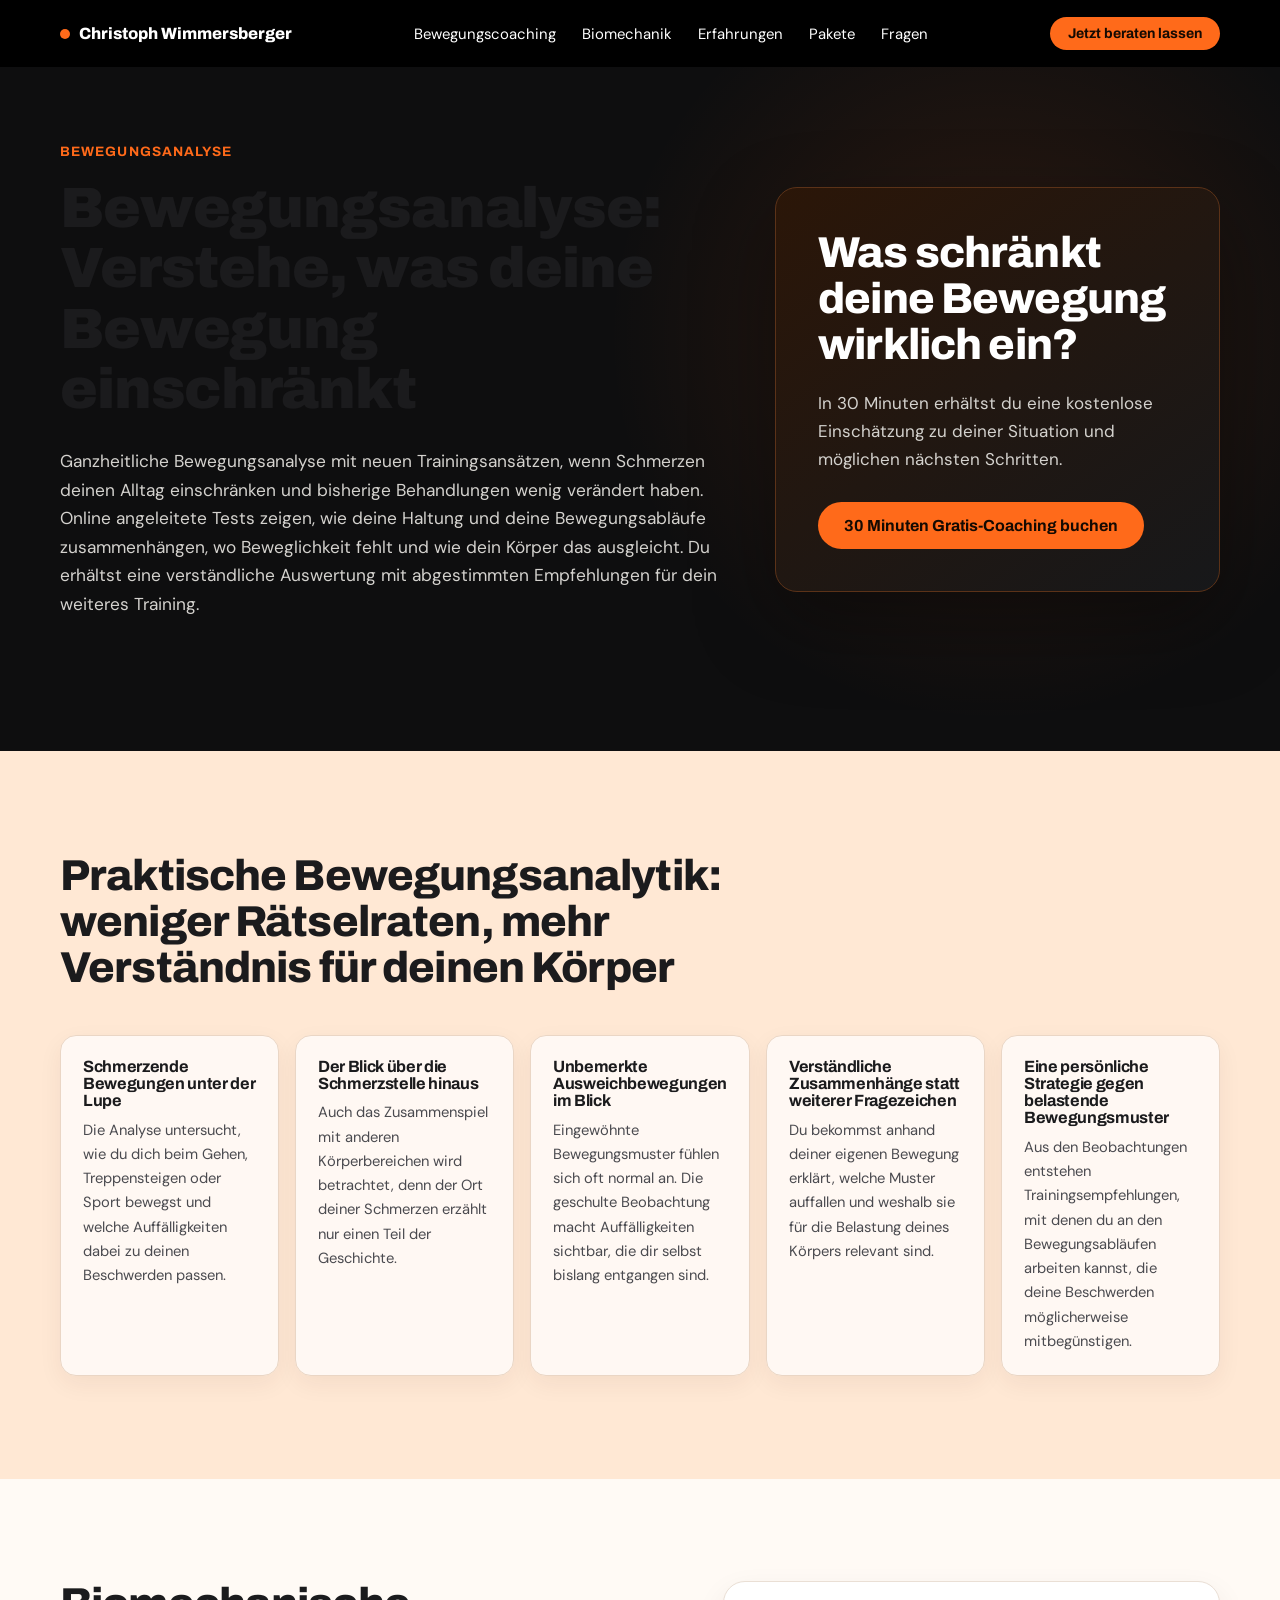
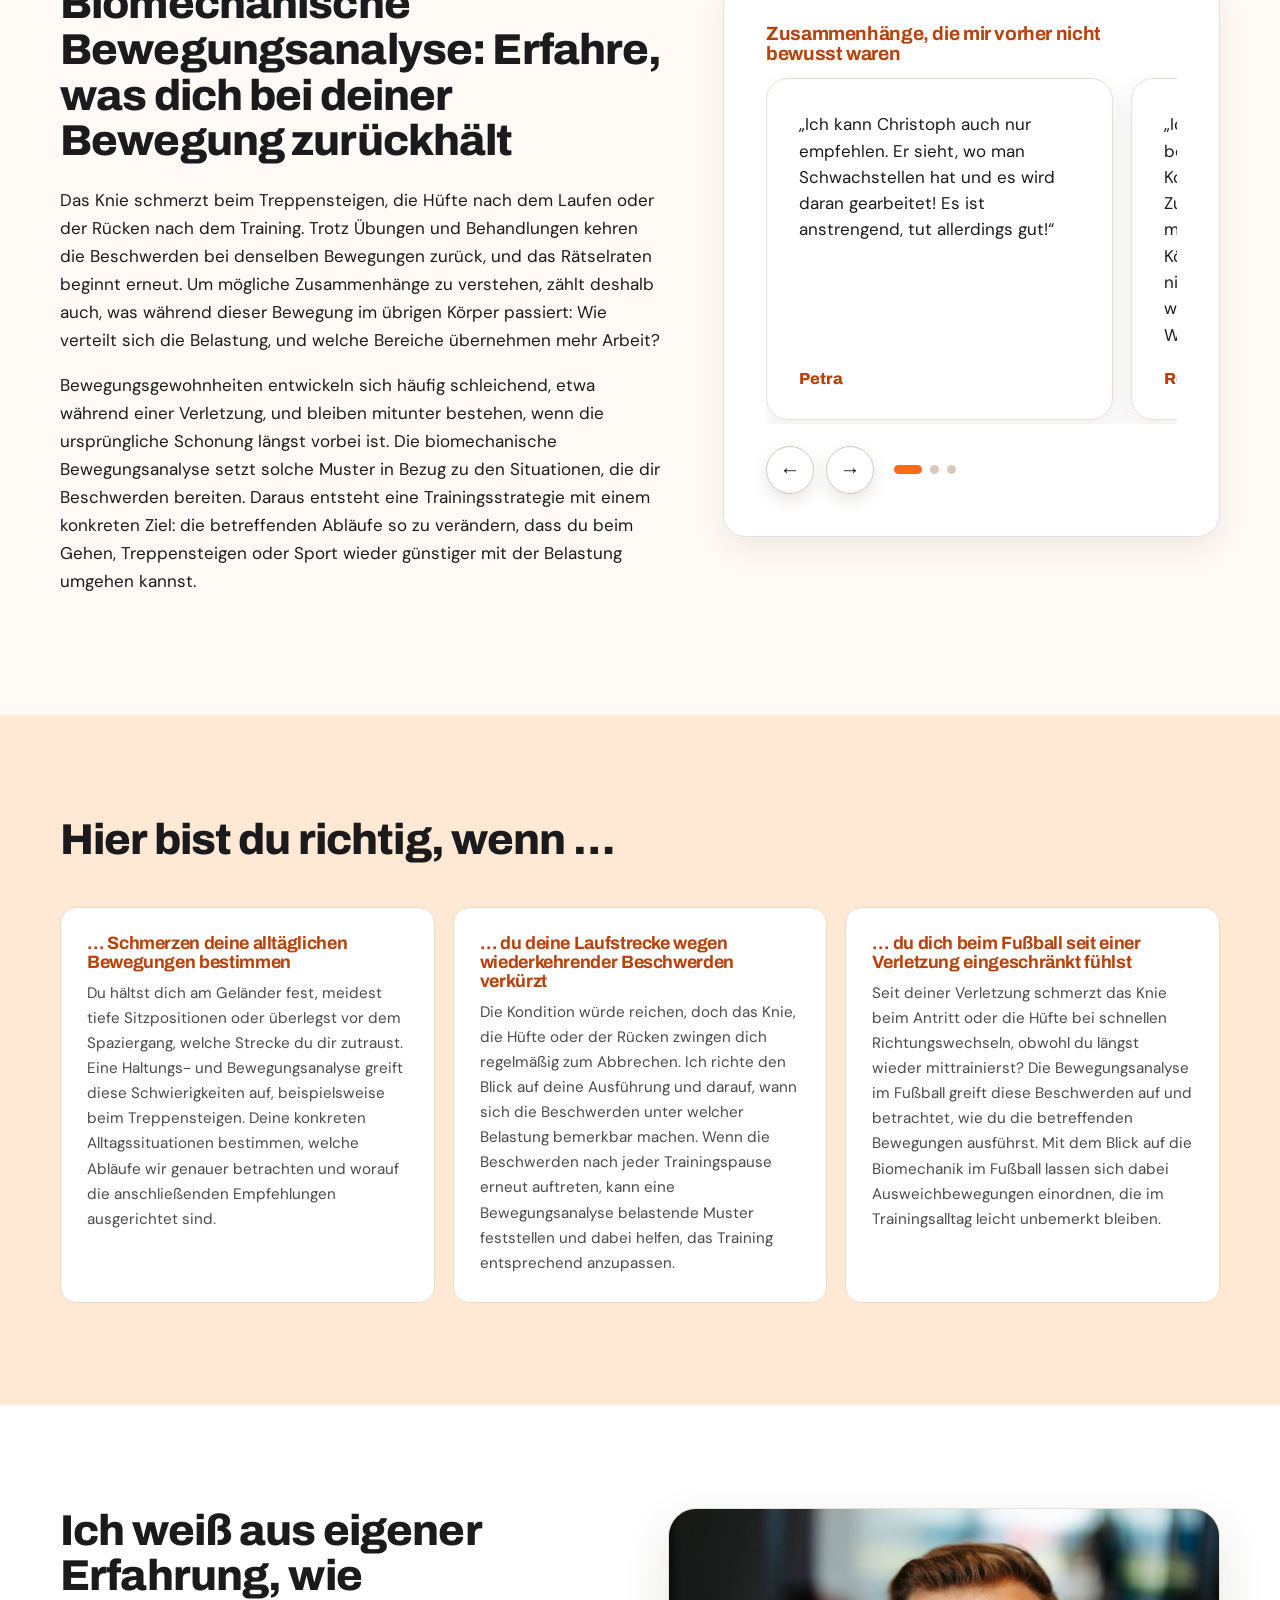
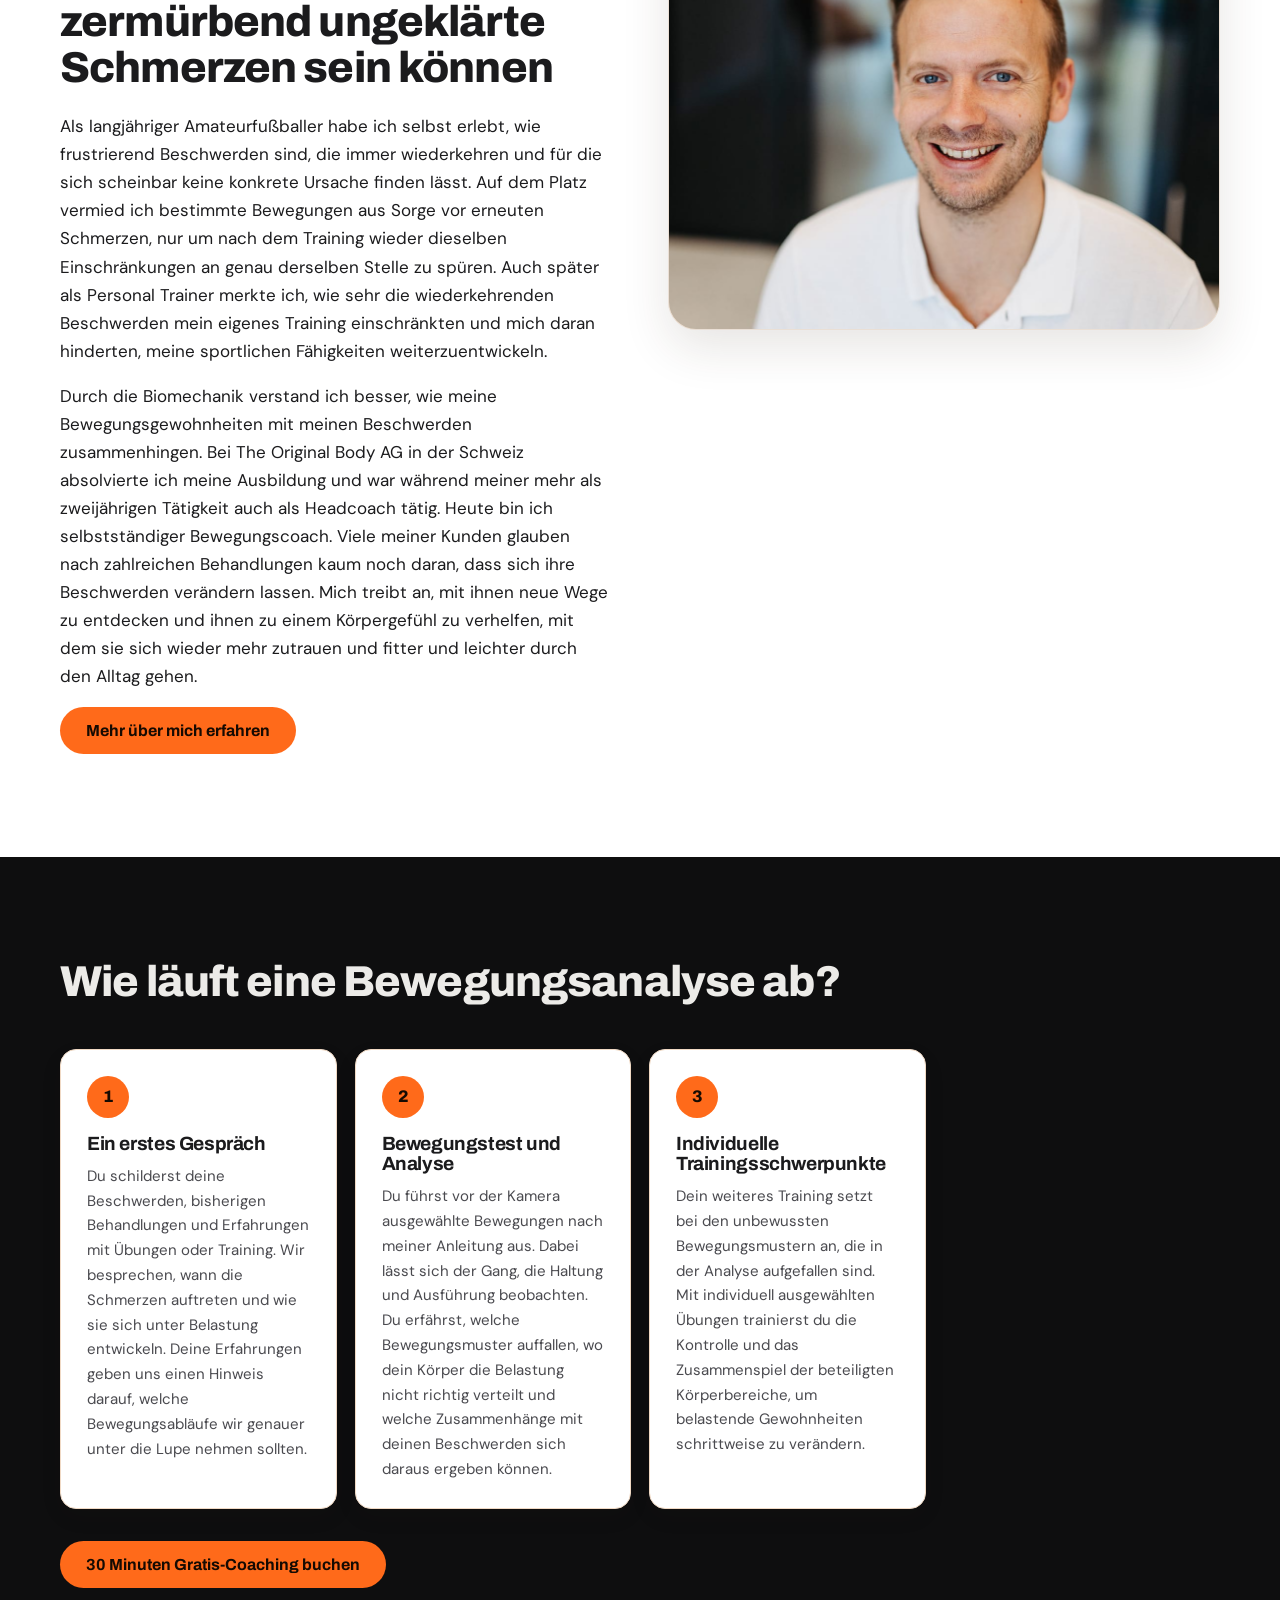
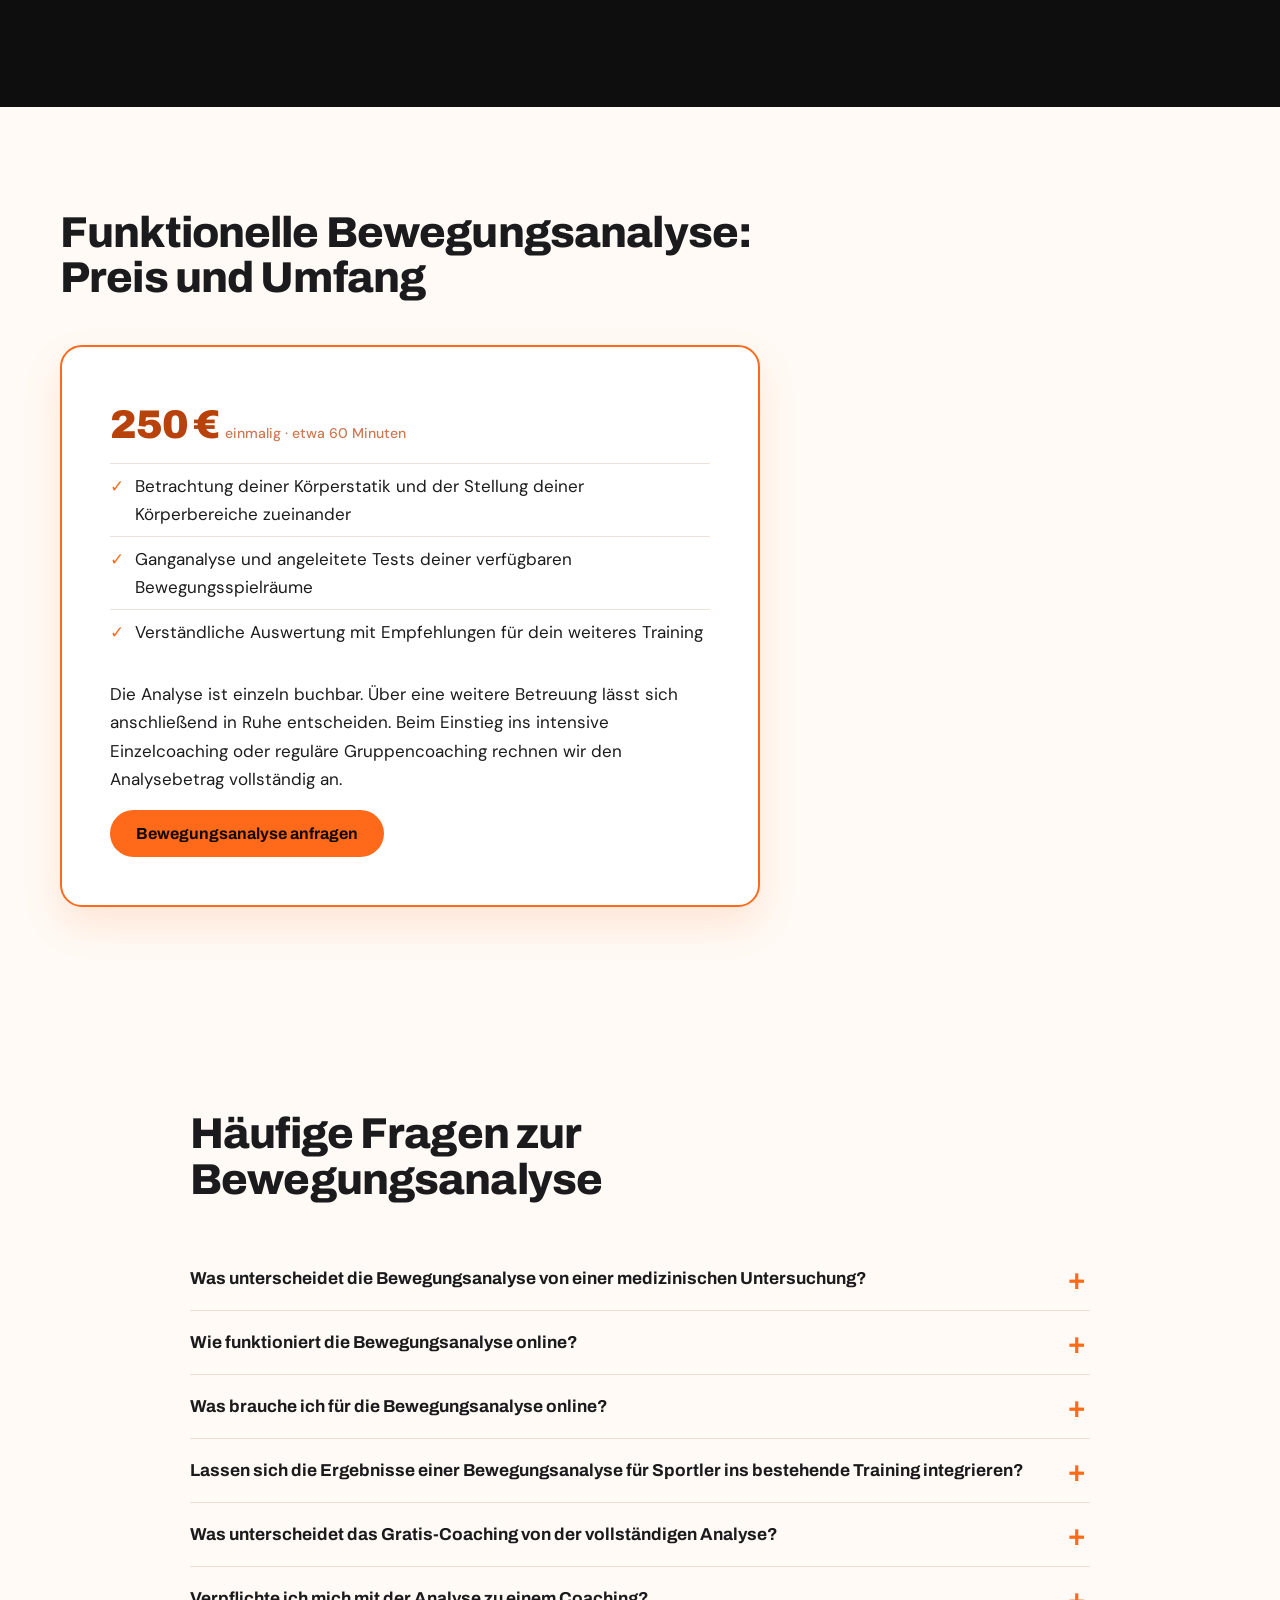
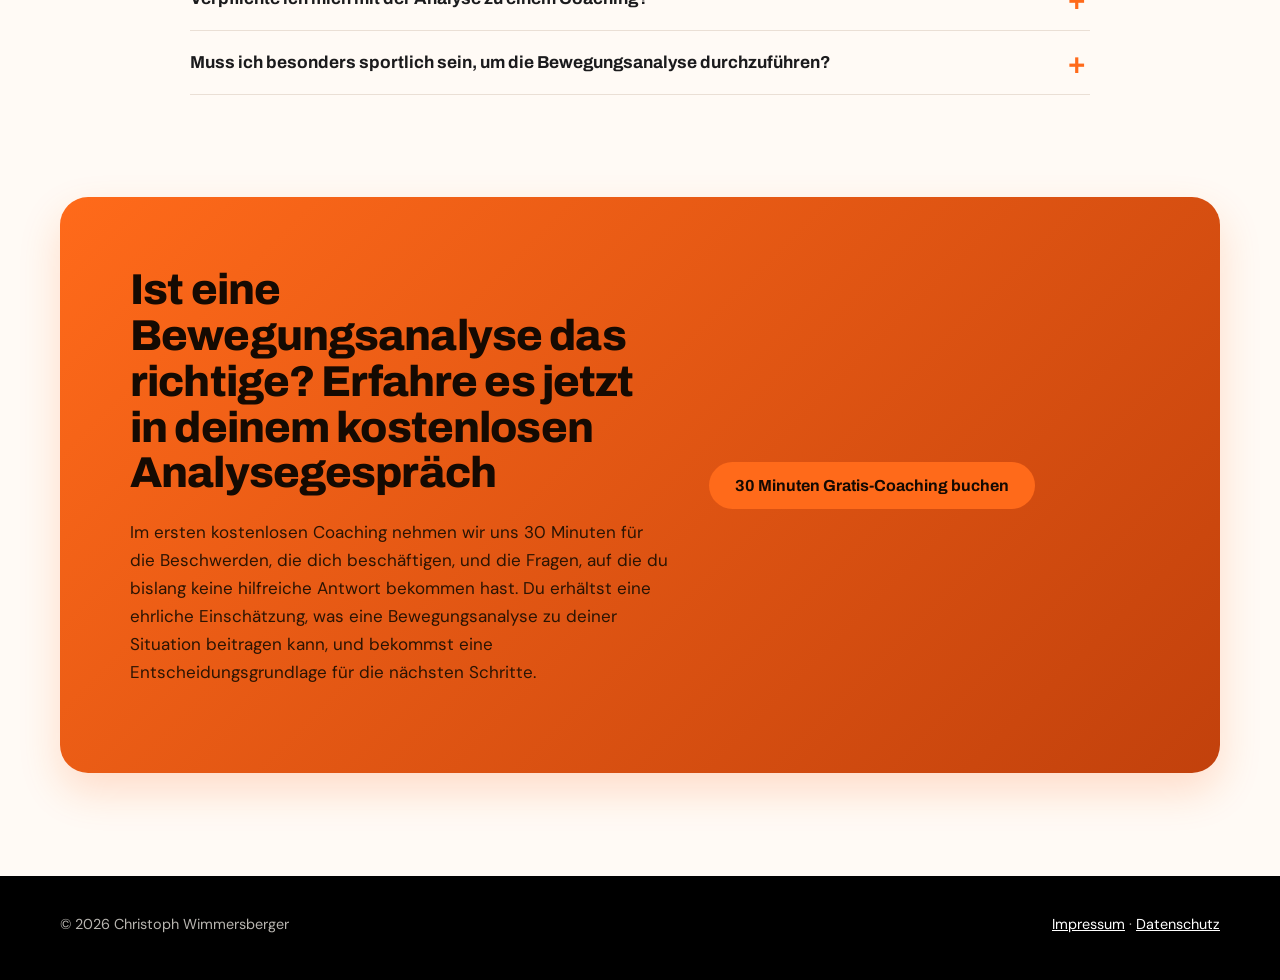
==== docs/bewegungsanalyse/index.html @ 323f084b "Create Bewegungsanalyse preview page" ====
<!DOCTYPE html>
<html lang="de">
<head>
<meta charset="utf-8">
<meta name="viewport" content="width=device-width, initial-scale=1, viewport-fit=cover">
<title>Bewegungsanalyse bei Beschwerden | Christoph Wimmersberger</title>
<meta name="description" content="Biomechanische Bewegungsanalyse: Verstehe deine Einschränkungen und erfahre, was du verändern kannst. Online begleitet. Jetzt 30 Minuten Gratis-Coaching buchen.">
<link rel="stylesheet" href="../assets/css/fonts.css">
<link rel="stylesheet" href="../assets/css/preview.css">
<link rel="stylesheet" href="../assets/css/bewegungsanalyse.css">
</head>
<body class="analysis-page">
<header><div class="wrap nav"><a class="logo" href="../index.html#top"><i></i>Christoph Wimmersberger</a>
<button class="menu-toggle" type="button" aria-label="Menü öffnen" aria-expanded="false" aria-controls="mobile-menu"><span></span><span></span><span></span></button>
<nav id="mobile-menu" aria-label="Hauptnavigation"><ul><li><a href="../index.html#coaching">Bewegungscoaching</a></li><li><a href="../index.html#biomechanik">Biomechanik</a></li><li><a href="../index.html#erfahrungen">Erfahrungen</a></li><li><a href="../index.html#pakete">Pakete</a></li><li><a href="#faq">Fragen</a></li></ul><a class="btn menu-cta" href="../index.html#kontakt">Jetzt beraten lassen</a></nav>
<a class="btn desktop-cta" href="../index.html#kontakt">Jetzt beraten lassen</a></div><div id="pg"></div></header>
<main id="top">
<section class="hero"><div class="wrap"><div><p class="eyebrow">Bewegungsanalyse</p><h1>Bewegungsanalyse: Verstehe, was deine Bewegung einschränkt</h1><p class="lead">Ganzheitliche Bewegungsanalyse mit neuen Trainingsansätzen, wenn Schmerzen deinen Alltag einschränken und bisherige Behandlungen wenig verändert haben. Online angeleitete Tests zeigen, wie deine Haltung und deine Bewegungsabläufe zusammenhängen, wo Beweglichkeit fehlt und wie dein Körper das ausgleicht. Du erhältst eine verständliche Auswertung mit abgestimmten Empfehlungen für dein weiteres Training.</p></div><div class="hero-card"><h2>Was schränkt deine Bewegung wirklich ein?</h2><p>In 30 Minuten erhältst du eine kostenlose Einschätzung zu deiner Situation und möglichen nächsten Schritten.</p><a class="btn" href="../index.html#kontakt">30 Minuten Gratis-Coaching buchen</a></div></div></section>
<section class="benefits"><div class="wrap"><div class="head rv"><h2>Praktische Bewegungsanalytik: weniger Rätselraten, mehr Verständnis für deinen Körper</h2></div><div class="benefit-grid">
<article class="benefit rv"><h3>Schmerzende Bewegungen unter der Lupe</h3><p>Die Analyse untersucht, wie du dich beim Gehen, Treppensteigen oder Sport bewegst und welche Auffälligkeiten dabei zu deinen Beschwerden passen.</p></article>
<article class="benefit rv"><h3>Der Blick über die Schmerzstelle hinaus</h3><p>Auch das Zusammenspiel mit anderen Körperbereichen wird betrachtet, denn der Ort deiner Schmerzen erzählt nur einen Teil der Geschichte.</p></article>
<article class="benefit rv"><h3>Unbemerkte Ausweichbewegungen im Blick</h3><p>Eingewöhnte Bewegungsmuster fühlen sich oft normal an. Die geschulte Beobachtung macht Auffälligkeiten sichtbar, die dir selbst bislang entgangen sind.</p></article>
<article class="benefit rv"><h3>Verständliche Zusammenhänge statt weiterer Fragezeichen</h3><p>Du bekommst anhand deiner eigenen Bewegung erklärt, welche Muster auffallen und weshalb sie für die Belastung deines Körpers relevant sind.</p></article>
<article class="benefit rv"><h3>Eine persönliche Strategie gegen belastende Bewegungsmuster</h3><p>Aus den Beobachtungen entstehen Trainingsempfehlungen, mit denen du an den Bewegungsabläufen arbeiten kannst, die deine Beschwerden möglicherweise mitbegünstigen.</p></article>
</div></div></section>
<section><div class="wrap"><div class="analysis-copy"><div><h2>Biomechanische Bewegungsanalyse: Erfahre, was dich bei deiner Bewegung zurückhält</h2><p>Das Knie schmerzt beim Treppensteigen, die Hüfte nach dem Laufen oder der Rücken nach dem Training. Trotz Übungen und Behandlungen kehren die Beschwerden bei denselben Bewegungen zurück, und das Rätselraten beginnt erneut. Um mögliche Zusammenhänge zu verstehen, zählt deshalb auch, was während dieser Bewegung im übrigen Körper passiert: Wie verteilt sich die Belastung, und welche Bereiche übernehmen mehr Arbeit?</p><p>Bewegungsgewohnheiten entwickeln sich häufig schleichend, etwa während einer Verletzung, und bleiben mitunter bestehen, wenn die ursprüngliche Schonung längst vorbei ist. Die biomechanische Bewegungsanalyse setzt solche Muster in Bezug zu den Situationen, die dir Beschwerden bereiten. Daraus entsteht eine Trainingsstrategie mit einem konkreten Ziel: die betreffenden Abläufe so zu verändern, dass du beim Gehen, Treppensteigen oder Sport wieder günstiger mit der Belastung umgehen kannst.</p></div><aside class="analysis-note"><h3>Zusammenhänge, die mir vorher nicht bewusst waren</h3><div class="slider"><div class="track" id="tr"><blockquote><p>„Ich kann Christoph auch nur empfehlen. Er sieht, wo man Schwachstellen hat und es wird daran gearbeitet! Es ist anstrengend, tut allerdings gut!“</p><footer>Petra</footer></blockquote><blockquote><p>„Ich habe eine neue Sicht auf bestimmte Strukturen, Kompensationen und Zusammenhänge gewonnen, die mir trotz meiner guten Körperwahrnehmung vorher so nicht bewusst waren. Ich trainiere weniger, jedoch gezielt auf das Wichtige für meine Struktur.“</p><footer>Regula</footer></blockquote><blockquote><p>„Er hat genau meine Problemstellungen erkannt, mir ganz gezielt Übungen dazu vorgeschlagen und sie präzise angeleitet und kontrolliert. Ich fühle mich bei ihm sehr gut aufgehoben.“</p><footer>Dagmar</footer></blockquote></div><div class="ctl"><button class="ar" id="pv" aria-label="Zurück">←</button><button class="ar" id="nx" aria-label="Weiter">→</button><div class="dots" id="dt"></div></div></div></aside></div></div></section>
<section class="fit-section"><div class="wrap"><div class="head rv"><h2>Hier bist du richtig, wenn …</h2></div><div class="fit-grid">
<article class="fit-card rv"><h3>… Schmerzen deine alltäglichen Bewegungen bestimmen</h3><p>Du hältst dich am Geländer fest, meidest tiefe Sitzpositionen oder überlegst vor dem Spaziergang, welche Strecke du dir zutraust. Eine Haltungs- und Bewegungsanalyse greift diese Schwierigkeiten auf, beispielsweise beim Treppensteigen. Deine konkreten Alltagssituationen bestimmen, welche Abläufe wir genauer betrachten und worauf die anschließenden Empfehlungen ausgerichtet sind.</p></article>
<article class="fit-card rv"><h3>… du deine Laufstrecke wegen wiederkehrender Beschwerden verkürzt</h3><p>Die Kondition würde reichen, doch das Knie, die Hüfte oder der Rücken zwingen dich regelmäßig zum Abbrechen. Ich richte den Blick auf deine Ausführung und darauf, wann sich die Beschwerden unter welcher Belastung bemerkbar machen. Wenn die Beschwerden nach jeder Trainingspause erneut auftreten, kann eine Bewegungsanalyse belastende Muster feststellen und dabei helfen, das Training entsprechend anzupassen.</p></article>
<article class="fit-card rv"><h3>… du dich beim Fußball seit einer Verletzung eingeschränkt fühlst</h3><p>Seit deiner Verletzung schmerzt das Knie beim Antritt oder die Hüfte bei schnellen Richtungswechseln, obwohl du längst wieder mittrainierst? Die Bewegungsanalyse im Fußball greift diese Beschwerden auf und betrachtet, wie du die betreffenden Bewegungen ausführst. Mit dem Blick auf die Biomechanik im Fußball lassen sich dabei Ausweichbewegungen einordnen, die im Trainingsalltag leicht unbemerkt bleiben.</p></article>
</div></div></section>
<section class="about-analysis"><div class="wrap two"><div><h2>Ich weiß aus eigener Erfahrung, wie zermürbend ungeklärte Schmerzen sein können</h2><p>Als langjähriger Amateurfußballer habe ich selbst erlebt, wie frustrierend Beschwerden sind, die immer wiederkehren und für die sich scheinbar keine konkrete Ursache finden lässt. Auf dem Platz vermied ich bestimmte Bewegungen aus Sorge vor erneuten Schmerzen, nur um nach dem Training wieder dieselben Einschränkungen an genau derselben Stelle zu spüren. Auch später als Personal Trainer merkte ich, wie sehr die wiederkehrenden Beschwerden mein eigenes Training einschränkten und mich daran hinderten, meine sportlichen Fähigkeiten weiterzuentwickeln.</p><p>Durch die Biomechanik verstand ich besser, wie meine Bewegungsgewohnheiten mit meinen Beschwerden zusammenhingen. Bei The Original Body AG in der Schweiz absolvierte ich meine Ausbildung und war während meiner mehr als zweijährigen Tätigkeit auch als Headcoach tätig. Heute bin ich selbstständiger Bewegungscoach. Viele meiner Kunden glauben nach zahlreichen Behandlungen kaum noch daran, dass sich ihre Beschwerden verändern lassen. Mich treibt an, mit ihnen neue Wege zu entdecken und ihnen zu einem Körpergefühl zu verhelfen, mit dem sie sich wieder mehr zutrauen und fitter und leichter durch den Alltag gehen.</p><a class="btn" href="../index.html#ueber-mich">Mehr über mich erfahren</a></div><div class="portrait-frame"><img src="../assets/img/christoph-wimmersberger-bewegungscoach-ueber-mich-1.jpeg" alt="Christoph Wimmersberger" width="800" height="1000"></div></div></section>
<section class="process"><div class="wrap"><div class="head rv"><h2>Wie läuft eine Bewegungsanalyse ab?</h2></div><div class="steps light"><div class="st rv"><b>1</b><h3>Ein erstes Gespräch</h3><p>Du schilderst deine Beschwerden, bisherigen Behandlungen und Erfahrungen mit Übungen oder Training. Wir besprechen, wann die Schmerzen auftreten und wie sie sich unter Belastung entwickeln. Deine Erfahrungen geben uns einen Hinweis darauf, welche Bewegungsabläufe wir genauer unter die Lupe nehmen sollten.</p></div><div class="st rv"><b>2</b><h3>Bewegungstest und Analyse</h3><p>Du führst vor der Kamera ausgewählte Bewegungen nach meiner Anleitung aus. Dabei lässt sich der Gang, die Haltung und Ausführung beobachten. Du erfährst, welche Bewegungsmuster auffallen, wo dein Körper die Belastung nicht richtig verteilt und welche Zusammenhänge mit deinen Beschwerden sich daraus ergeben können.</p></div><div class="st rv"><b>3</b><h3>Individuelle Trainingsschwerpunkte</h3><p>Dein weiteres Training setzt bei den unbewussten Bewegungsmustern an, die in der Analyse aufgefallen sind. Mit individuell ausgewählten Übungen trainierst du die Kontrolle und das Zusammenspiel der beteiligten Körperbereiche, um belastende Gewohnheiten schrittweise zu verändern.</p></div></div><p class="booking-link"><a class="btn" href="../index.html#kontakt">30 Minuten Gratis-Coaching buchen</a></p></div></section>
<section class="price-section"><div class="wrap"><div class="head rv"><h2>Funktionelle Bewegungsanalyse: Preis und Umfang</h2></div><article class="analysis-price rv"><div class="amt">250 € <small>einmalig · etwa 60 Minuten</small></div><ul><li>Betrachtung deiner Körperstatik und der Stellung deiner Körperbereiche zueinander</li><li>Ganganalyse und angeleitete Tests deiner verfügbaren Bewegungsspielräume</li><li>Verständliche Auswertung mit Empfehlungen für dein weiteres Training</li></ul><p>Die Analyse ist einzeln buchbar. Über eine weitere Betreuung lässt sich anschließend in Ruhe entscheiden. Beim Einstieg ins intensive Einzelcoaching oder reguläre Gruppencoaching rechnen wir den Analysebetrag vollständig an.</p><a class="btn" href="../index.html#kontakt">Bewegungsanalyse anfragen</a></article></div></section>
<section id="faq" class="analysis-faq"><div class="wrap faq-wrap"><div class="head rv"><h2>Häufige Fragen zur Bewegungsanalyse</h2></div><details><summary>Was unterscheidet die Bewegungsanalyse von einer medizinischen Untersuchung?</summary><p>Während eine medizinische Untersuchung mögliche Erkrankungen und Verletzungen abklärt, zeigen Bewegungsanalysen im Sport und Alltag, wie du deine verfügbaren Bewegungsspielräume nutzt und Belastungen ausgleichst. Ein ärztlicher Befund liefert dafür hilfreiche Informationen, während die Beobachtung deiner Bewegung zusätzliche Ansatzpunkte für dein Training geben kann. Die medizinische Abklärung wird dadurch nicht ersetzt.</p></details><details><summary>Wie funktioniert die Bewegungsanalyse online?</summary><p>Ich zeige dir jeden Test und beobachte deine Ausführung über die Kamera, deren Position wir bei Bedarf verändern, damit die beteiligten Körperbereiche sichtbar sind. Durch Rückfragen, Hinweise und Wiederholungen kann ich Bewegungen genauer betrachten; eine Untersuchung durch Abtasten gehört dagegen nicht zur Onlineanalyse.</p></details><details><summary>Was brauche ich für die Bewegungsanalyse online?</summary><p>Für die angeleitete Bewegungsanalyse benötigst du lediglich eine stabile Internetverbindung, eine Kamera und etwas Platz für ausreichend Bewegungsraum. Manchmal ist es notwendig, deinen Gang oder sportliche Aktionen aus unterschiedlichen Perspektiven zu sehen. Ein tragbares Gerät wie ein Laptop oder Tablet ist daher von Vorteil.</p></details><details><summary>Lassen sich die Ergebnisse einer Bewegungsanalyse für Sportler ins bestehende Training integrieren?</summary><p>Bei der Bewegungsanalyse im Sport geht es darum, Erkenntnisse zu deinem Bewegungsablauf zu gewinnen, die sich individuell als Übungen in deinen Alltag einbauen lassen. Dazu zählen auch bestehende Trainingspläne und sportliche Betätigungen. Dein Trainingsplan muss dafür nicht neu geschrieben werden. Du bekommst ergänzende Übungen, mit denen du belastende Bewegungsgewohnheiten veränderst und die neue Ausführung nach und nach in dein gewohntes Training überträgst.</p></details><details><summary>Was unterscheidet das Gratis-Coaching von der vollständigen Analyse?</summary><p>Die kostenlosen 30 Minuten dienen dem Kennenlernen und einer allgemeinen Beratung. Wir sprechen über deine Beschwerden und bisherigen Erfahrungen und schauen, wie eine Zusammenarbeit passen könnte. Dabei klären wir, ob eine Bewegungsanalyse sinnvoll und notwendig ist oder bereits ein konkretes Programm infrage kommt. Die vollständige Analyse umfasst Bewegungstests, die Betrachtung deiner Körperstatik und deines Gangs sowie die Auswertung.</p></details><details><summary>Verpflichte ich mich mit der Analyse zu einem Coaching?</summary><p>Die Analyse ist einzeln buchbar und verpflichtet keineswegs zu einer weiteren Betreuung. Es ist vollkommen dir überlassen, ob du die Empfehlungen selbst umsetzen möchtest oder dabei meine Unterstützung suchst. Falls du dich nach der Bewegungsanalyse unverbindlich über eine Weiterbetreuung informieren möchtest, kannst du dich einfach für eine Beratung bei mir melden, welches Programm am sinnvollsten wäre.</p></details><details><summary>Muss ich besonders sportlich sein, um die Bewegungsanalyse durchzuführen?</summary><p>Die Bewegungen und Übungen richten sich immer nach deinem aktuellen Fitnessstand und deinen Einschränkungen. Die Beschwerden und Ausgangslagen können sich stark unterscheiden. Bei manchen schmerzt das Knie bereits beim Gehen, bei anderen erst während eines intensiven Leistungstraining. Solche Punkte werden in den Empfehlungen und Analysen berücksichtigt, um praktisch umsetzbare Übungen an die Hand zu bekommen.</p></details></div></section>
<section id="kontakt" class="contact-section analysis-cta"><div class="wrap"><div class="cta"><div><h2>Ist eine Bewegungsanalyse das richtige? Erfahre es jetzt in deinem kostenlosen Analysegespräch</h2><p>Im ersten kostenlosen Coaching nehmen wir uns 30 Minuten für die Beschwerden, die dich beschäftigen, und die Fragen, auf die du bislang keine hilfreiche Antwort bekommen hast. Du erhältst eine ehrliche Einschätzung, was eine Bewegungsanalyse zu deiner Situation beitragen kann, und bekommst eine Entscheidungsgrundlage für die nächsten Schritte.</p></div><div><a class="btn" href="../index.html#kontakt">30 Minuten Gratis-Coaching buchen</a></div></div></div></section>
</main>
<footer class="s"><div class="wrap"><span>© 2026 Christoph Wimmersberger</span><span><a href="../index.html#kontakt">Impressum</a> · <a href="../index.html#kontakt">Datenschutz</a></span></div></footer>
<div class="fab"><a class="btn" href="../index.html#kontakt">Gratis-Coaching</a></div>
<script src="../assets/js/preview.js"></script>
</body>
</html>
---- docs/assets/css/fonts.css ----
/* Cópia pública dos mesmos arquivos de fonte usados pelo tema WordPress. */
@font-face {
  font-family: Archivo;
  src: url('../fonts/archivo-latin.woff2') format('woff2');
  font-weight: 400 900;
  font-style: normal;
  font-display: swap;
}

@font-face {
  font-family: 'DM Sans';
  src: url('../fonts/dm-sans-latin.woff2') format('woff2');
  font-weight: 400 700;
  font-style: normal;
  font-display: swap;
}
---- docs/assets/css/preview.css ----
:root{--ink:#0e0e0f;--coal:#17181a;--steel:#2a2b2e;--line:#38393d;--ash:#9a9ca1;--ember:#ff6a1a;--amber:#ffa24a;--paper:#fffaf5;--peach:#ffe8d4;--rust:#b8420a;--txt:#1b1b1d;--r:16px;box-sizing:border-box;padding-top:env(safe-area-inset-top,0px);padding-bottom:env(safe-area-inset-bottom,0px);color-scheme:dark}
*,*::before,*::after{box-sizing:inherit}html{scroll-behavior:smooth;scroll-padding-top:80px}
body{margin:0;background:var(--ink);color:#ecebe8;font:400 17px/1.65 "DM Sans",system-ui,sans-serif;-webkit-font-smoothing:antialiased}
h1,h2,h3{font-family:Archivo,"Arial Narrow",sans-serif;line-height:1.06;margin:0 0 .5em;letter-spacing:-.02em}
h1{font-size:clamp(2.3rem,5.6vw,4.3rem);font-weight:900}h2{font-size:clamp(1.7rem,3.8vw,2.7rem);font-weight:800}h3{font-size:1.2rem;font-weight:700}
p{margin:0 0 1em;max-width:64ch}a{color:inherit}.wrap{width:min(1160px,100% - 40px);margin-inline:auto}
section{padding:clamp(60px,8vw,110px) 0}.light{background:var(--paper);color:var(--txt)}.peach{background:var(--peach);color:var(--txt)}
.light .m,.peach .m{color:#5b5b60}.m{color:var(--ash)}
:focus-visible{outline:3px solid var(--amber);outline-offset:3px}
.btn{display:inline-flex;align-items:center;justify-content:center;background:var(--ember);color:#150a02;font:700 1rem Archivo,sans-serif;padding:15px 26px;border-radius:99px;text-decoration:none;border:0;cursor:pointer;transition:.2s}
.btn:hover{background:var(--amber);transform:translateY(-2px)}.btn.g{background:none;color:inherit;border:1.5px solid currentColor;opacity:.85}.btn.g:hover{background:var(--ember);color:#150a02;border-color:var(--ember);opacity:1}
header{position:sticky;top:env(safe-area-inset-top,0px);z-index:20;background:rgba(14,14,15,.9);backdrop-filter:blur(12px);border-bottom:1px solid var(--line)}
body::before{content:"";position:fixed;inset:0 0 auto;height:env(safe-area-inset-top,0px);background:rgba(14,14,15,.95);z-index:30}
#pg{position:absolute;left:0;bottom:-1px;height:3px;width:0;background:linear-gradient(90deg,var(--ember),var(--peach))}
.nav{display:flex;align-items:center;justify-content:space-between;height:66px}.logo{font:800 1.02rem Archivo;text-decoration:none}.logo i{display:inline-block;width:10px;height:10px;border-radius:50%;background:var(--ember);margin-right:9px}
nav ul{display:flex;gap:26px;list-style:none;margin:0;padding:0}nav a{text-decoration:none;font-size:.93rem;color:var(--ash)}nav a:hover{color:#fff}.nav .btn{padding:9px 18px;font-size:.88rem}
@media(max-width:900px){nav ul{display:none}}
.hero{padding-top:clamp(36px,6vw,80px);position:relative;overflow:hidden}.hero::before{content:"";position:absolute;right:-12%;top:-25%;width:70vw;height:70vw;max-width:880px;max-height:880px;background:radial-gradient(circle,rgba(255,106,26,.2),transparent 62%)}
.hero .wrap{display:grid;grid-template-columns:1.2fr .8fr;gap:48px;align-items:center;position:relative}.hero .lead{font-size:1.12rem;color:#d4d2ce}
.card{background:var(--paper);color:var(--txt);border-radius:22px;padding:30px;box-shadow:0 30px 80px rgba(0,0,0,.45)}.card h3{font-size:1.35rem}
form{display:grid;gap:11px}label{font-size:.82rem;color:#5b5b60;display:grid;gap:5px}
input,textarea{font:inherit;color:var(--txt);background:#fff;border:1.5px solid #e6d8cb;border-radius:10px;padding:12px 13px;width:100%}input:focus,textarea:focus{outline:2px solid var(--ember);border-color:var(--ember)}textarea{min-height:84px;resize:vertical}
.stats{display:flex;flex-wrap:wrap;gap:10px 30px;margin-top:30px;padding-top:22px;border-top:1px solid var(--line);color:var(--ash);font-size:.92rem}.stats b{font:900 1.955rem/1 Archivo;color:#150a02;display:inline-flex;align-items:baseline;gap:.08em;margin-right:6px}
@media(max-width:900px){.hero .wrap{grid-template-columns:1fr}}
.grid3{display:grid;grid-template-columns:repeat(3,1fr);gap:18px}.tile{border:1px solid #f0d9c4;background:#fff;border-radius:var(--r);padding:26px;transition:.25s}.tile:hover{transform:translateY(-5px);border-color:var(--ember);box-shadow:0 18px 40px rgba(255,106,26,.18)}
.tile::before{content:"";display:block;width:34px;height:4px;border-radius:4px;background:var(--ember);margin-bottom:16px}.tile h3{font-size:1.1rem}.tile p{font-size:.95rem;margin:0;color:#4a4a4f}
@media(max-width:900px){.grid3{grid-template-columns:1fr 1fr}}@media(max-width:560px){.grid3{grid-template-columns:1fr}}
.head{max-width:780px;margin-bottom:44px}
.tabs{display:grid;grid-template-columns:320px 1fr;gap:28px}.tl{display:grid;gap:10px;align-content:start}
.tb{all:unset;cursor:pointer;padding:18px 20px;border:1px solid var(--line);border-radius:var(--r);font:700 1rem Archivo;transition:.2s;background:var(--coal)}.tb:hover{border-color:var(--ember)}.tb[aria-selected=true]{background:var(--ember);color:#150a02;border-color:var(--ember)}
.tp{display:none;background:linear-gradient(135deg,#2b1608,var(--coal));border:1px solid #4a2a14;border-radius:22px;padding:clamp(26px,4vw,48px)}.tp.on{display:block;animation:in .35s}
@keyframes in{from{opacity:0;transform:translateY(10px)}}.tp h3{font-size:clamp(1.4rem,2.6vw,2rem)}.tp p{font-size:1.05rem;color:#d4d2ce}
@media(max-width:860px){.tabs{grid-template-columns:1fr}.tl{grid-template-columns:1fr 1fr}}@media(max-width:480px){.tl{grid-template-columns:1fr}}
.two{display:grid;grid-template-columns:1fr 1fr;gap:56px;align-items:start}@media(max-width:860px){.two{grid-template-columns:1fr;gap:30px}}
.fig{width:100%;max-width:340px;display:block;margin:0 auto}.fig .b{fill:none;stroke:#e2c4a8;stroke-width:3;stroke-linecap:round;stroke-dasharray:700;stroke-dashoffset:700;transition:stroke-dashoffset 2s}.fig.go .b{stroke-dashoffset:0}
.fig .j{fill:var(--ember);cursor:pointer;transition:r .2s}.fig .j:hover{r:11}.fig text{font:500 13px "DM Sans";fill:#5b5b60}
.slider{position:relative}.track{display:flex;gap:18px;overflow-x:auto;scroll-snap-type:x mandatory;scrollbar-width:none;padding:4px}.track::-webkit-scrollbar{display:none}
blockquote{margin:0;flex:0 0 min(520px,86%);scroll-snap-align:start;background:var(--coal);border:1px solid var(--line);border-radius:22px;padding:32px;display:flex;flex-direction:column;justify-content:space-between;gap:22px}
blockquote p{margin:0;font-size:1.06rem;line-height:1.55}blockquote footer{font:800 1rem Archivo;color:var(--amber)}
.ctl{display:flex;align-items:center;gap:12px;margin-top:22px}.ar{width:48px;height:48px;border-radius:50%;border:1.5px solid var(--line);background:none;color:#fff;font-size:1.3rem;cursor:pointer;transition:.2s}.ar:hover{background:var(--ember);border-color:var(--ember);color:#150a02}
.dots{display:flex;gap:8px;margin-left:8px}.dots i{width:9px;height:9px;border-radius:9px;background:var(--line);transition:.25s}.dots i.on{width:28px;background:var(--ember)}
.steps{display:grid;grid-template-columns:repeat(4,1fr);gap:18px}.st{background:#fff;border:1px solid #f0d9c4;border-radius:var(--r);padding:26px;position:relative}.st b{display:grid;place-items:center;width:42px;height:42px;border-radius:50%;background:var(--ember);color:#150a02;font:800 1.05rem Archivo;margin-bottom:16px}.st p{font-size:.94rem;color:#4a4a4f;margin:0}
@media(max-width:900px){.steps{grid-template-columns:1fr 1fr}}@media(max-width:540px){.steps{grid-template-columns:1fr}}
.chips{display:flex;flex-wrap:wrap;gap:8px;margin-bottom:26px}.chip{all:unset;cursor:pointer;padding:9px 18px;border-radius:99px;border:1.5px solid var(--line);font:700 .9rem Archivo}.chip[aria-pressed=true]{background:var(--ember);border-color:var(--ember);color:#150a02}
.plans{display:grid;grid-template-columns:repeat(3,1fr);gap:18px}.plan{background:var(--coal);border:1px solid var(--line);border-radius:var(--r);padding:28px;display:flex;flex-direction:column;transition:.25s}.plan:hover{border-color:var(--ember)}.plan[hidden]{display:none}
.plan.top{background:var(--paper);color:var(--txt);border:2px solid var(--ember)}.plan h3{font-size:1.08rem}.amt{font:900 2.5rem/1 Archivo;margin:10px 0 6px;letter-spacing:-.03em}.amt small{font:500 .88rem "DM Sans";opacity:.7;letter-spacing:0}
.plan ul{list-style:none;padding:0;margin:14px 0 22px;font-size:.93rem}.plan li{padding:8px 0 8px 24px;position:relative;border-top:1px solid rgba(128,128,128,.25)}.plan li::before{content:"";position:absolute;left:2px;top:15px;width:10px;height:6px;border-left:2px solid var(--ember);border-bottom:2px solid var(--ember);transform:rotate(-45deg)}.plan .btn{margin-top:auto}
@media(max-width:960px){.plans{grid-template-columns:1fr 1fr}}@media(max-width:620px){.plans{grid-template-columns:1fr}}
.map{min-height:340px;border-radius:22px;border:1px solid #f0d9c4;background:radial-gradient(circle at 60% 45%,rgba(255,106,26,.25) 0 6px,transparent 7px),radial-gradient(circle at 60% 45%,rgba(255,106,26,.12) 0 46px,transparent 47px),repeating-linear-gradient(0deg,transparent 0 38px,#f3dcc7 38px 39px),repeating-linear-gradient(90deg,transparent 0 38px,#f3dcc7 38px 39px),#fff;display:flex;align-items:flex-end;padding:22px}
.map div{background:var(--ink);color:#fff;border-radius:14px;padding:16px 20px;font-size:.92rem}.map b{display:block;font:800 1.05rem Archivo}.map a{color:var(--amber)}
.ct{display:grid;gap:8px;margin:18px 0 24px;font-weight:500}.ct a{color:var(--rust);text-decoration:none}
details{border-bottom:1px solid var(--line)}summary{list-style:none;cursor:pointer;padding:22px 44px 22px 0;font:700 1.08rem Archivo;position:relative}summary::-webkit-details-marker{display:none}summary::after{content:"+";position:absolute;right:4px;top:15px;font-size:1.9rem;color:var(--ember);transition:.25s}details[open] summary::after{transform:rotate(45deg)}details p{color:#c3c1bd;padding-bottom:20px}
.cta{background:linear-gradient(135deg,#ff6a1a,#c2410c);color:#150a02;border-radius:28px;padding:clamp(30px,6vw,70px);display:grid;grid-template-columns:1.1fr .9fr;gap:40px;align-items:center}.cta p{color:#2b1403}@media(max-width:860px){.cta{grid-template-columns:1fr}}
.pricing-section{background:#161618;color:#ecebe8}.faq-wrap{max-width:900px}.contact-section{padding-top:0}.steps.light{background:none}.form-intro{font-size:.95rem}.map-wrap{margin-top:40px}.booking-link{margin-top:32px}
footer.s{padding:36px 0 44px;color:var(--ash);font-size:.9rem;border-top:1px solid var(--line)}footer.s .wrap{display:flex;flex-wrap:wrap;justify-content:space-between;gap:10px}
.fab{position:fixed;right:14px;bottom:calc(14px + env(safe-area-inset-bottom,0px));z-index:25;display:none}.fab .btn{box-shadow:0 10px 30px rgba(0,0,0,.5)}@media(max-width:900px){.fab{display:block}}
.rv{opacity:0;transform:translateY(22px);transition:.7s}.rv.on{opacity:1;transform:none}
@media(prefers-reduced-motion:reduce){*{animation:none!important;transition:none!important;scroll-behavior:auto!important}.rv{opacity:1;transform:none}.fig .b{stroke-dashoffset:0}}

/* Ajuste de contenção para telas muito estreitas, incluindo 320 px. */
@media(max-width:360px){
  h1,h2,h3,p,.ct,.map div{overflow-wrap:anywhere;word-break:normal}
  .btn{min-width:0;white-space:normal;text-align:center}
  .wrap{width:calc(100% - 28px)}
}

/* Consolidação da direção visual mais recente: clara, mais contida e próxima do child theme. */
body{background:var(--paper);color:var(--txt)}
header{background:rgba(255,250,245,.94);border-bottom-color:#eadfd5}
.logo{color:var(--txt)}
nav a{color:#6c6864}nav a:hover{color:var(--txt)}
.hero{background:var(--paper);padding-bottom:clamp(64px,9vw,118px)}
.hero::before{background:radial-gradient(circle,rgba(255,106,26,.13),transparent 62%)}
h1{font-size:clamp(2.05rem,4.6vw,3.55rem);color:var(--txt)}
h1 .hero-kicker{display:block;color:var(--ember);font-size:.42em;line-height:1.1;letter-spacing:.08em;text-transform:uppercase;margin-bottom:.35rem}
h1 strong{display:block;font:inherit;color:inherit}
.hero .lead{color:#514d49;font-size:clamp(1rem,1.35vw,1.12rem)}
.stats{border-top-color:#e7d9cd;color:#766f69}.stats b{color:var(--rust)}
.card{border:1px solid #eadfd5;box-shadow:0 22px 55px rgba(61,40,24,.12)}
.tile{box-shadow:0 8px 24px rgba(61,40,24,.05)}

/* Claude reference treatment: the services section is the deliberate dark island. */
#coaching{background:var(--ink);color:#ecebe8}
#coaching .m{color:#b9b7b2}
#coaching .tb{background:var(--coal);border-color:#45464a;color:#ecebe8}
#coaching .tb:hover,#coaching .tb:focus-visible{border-color:var(--ember);background:#242528}
#coaching .tb[aria-selected=true]{background:var(--ember);border-color:var(--ember);color:#150a02}
#coaching .tp{background:linear-gradient(135deg,#2b1608,var(--coal));border-color:#5b3218;box-shadow:0 18px 36px rgba(0,0,0,.22)}
#coaching .tp p{color:#d4d2ce}

/* Solid controls remain visible against the peach testimonial section. */
.ar{background:#fff;color:var(--txt);border-color:#d9c9bd;box-shadow:0 6px 16px rgba(61,40,24,.12)}
.ar:hover,.ar:focus-visible{background:var(--ember);border-color:var(--ember);color:#150a02}
.ar:disabled{opacity:.45;cursor:not-allowed;background:#f0e4da;color:#766f69}

/* The two local-service sections are intentionally independent. */
.about-grid{display:grid;grid-template-columns:minmax(0,1fr) minmax(300px,.82fr);gap:clamp(36px,7vw,92px);align-items:center}
.about-section{padding-bottom:clamp(58px,7vw,90px)}
.location-section{border-top:1px solid #eadfd5;padding-top:clamp(58px,7vw,90px)}
.portrait-placeholder{min-height:420px;border:1px solid #eadfd5;border-radius:28px;background:linear-gradient(145deg,#f4dfcc,#fffaf5 58%,#ffd0aa);display:grid;place-items:end start;padding:30px;box-shadow:0 18px 48px rgba(61,40,24,.12);overflow:hidden;position:relative}
.portrait-placeholder::before{content:"";position:absolute;width:210px;height:210px;border-radius:50%;right:14%;top:12%;background:rgba(255,106,26,.16);box-shadow:0 0 0 28px rgba(255,106,26,.07),0 0 0 58px rgba(255,106,26,.035)}
.portrait-placeholder span{position:relative;font:800 clamp(1.25rem,2.4vw,2rem)/1 Archivo;color:var(--rust);letter-spacing:-.03em}
.location-section .map{min-height:360px;margin:0;box-shadow:0 8px 24px rgba(61,40,24,.05)}

/* Claude step-card motion, kept subtle and stable in height. */
.steps .st{transition:transform .28s cubic-bezier(.2,.8,.2,1),border-color .28s ease,box-shadow .28s ease,background-color .28s ease}
.steps .st:hover,.steps .st:focus-within{transform:translateY(-6px);border-color:var(--ember);background:#fffaf5;box-shadow:0 18px 40px rgba(255,106,26,.16)}
.steps .st b{transition:transform .28s cubic-bezier(.2,.8,.2,1),background-color .28s ease}
.steps .st:hover b,.steps .st:focus-within b{transform:scale(1.08);background:var(--amber)}

/* Keep the overall homepage light; services remains the only dark content section. */
.pricing-section{background:var(--paper);color:var(--txt)}
.pricing-section .chip{border-color:#d9c9bd;color:var(--txt)}
.pricing-section .chip[aria-pressed=true]{color:#150a02}
.pricing-section .plan{background:#fff;border-color:#eadfd5;color:var(--txt);box-shadow:0 8px 24px rgba(61,40,24,.06)}
.pricing-section .plan.top{background:#fffaf5;border-color:var(--ember)}
.pricing-section .plan:hover{border-color:var(--ember);box-shadow:0 18px 40px rgba(255,106,26,.14)}

@media(max-width:860px){.about-grid{grid-template-columns:1fr;gap:34px}.portrait-placeholder{min-height:340px}}
@media(prefers-reduced-motion:reduce){.steps .st,.steps .st b,.ar{transition:none}.steps .st:hover,.steps .st:focus-within{transform:none}.steps .st:hover b,.steps .st:focus-within b{transform:none}}

/* Final Round 4 cascade: keep these five visual tests effective. */
#ueber-mich.about-section{background:#fff;color:var(--txt)}
#faq{background:var(--paper);color:var(--txt)}
#faq details p{color:#5b5651}
.steps-section{background:var(--ink);color:#ecebe8}
.steps-section .head h2{color:#ecebe8}
.steps-section .head .m{color:var(--ash)}
.steps-section .st{background:#fff;color:var(--txt);border-color:#f0d9c4}
.steps-section .st p{color:#4a4a4f}
.ct a{padding:8px 10px;margin-inline:-10px;min-width:0;max-width:100%;border-radius:10px;transition:background-color .22s ease,color .22s ease,transform .22s ease}
.ct a span{min-width:0;overflow-wrap:anywhere}
.ct a:hover,.ct a:focus-visible{background:var(--peach);color:var(--rust);transform:translateX(3px);outline:3px solid var(--amber);outline-offset:2px}
.ct a:hover .contact-icon,.ct a:focus-visible .contact-icon{color:var(--rust)}
.pricing-section .plan.top{background:linear-gradient(135deg,#ff6a1a,#c2410c);color:#150a02;border-color:#ff6a1a;box-shadow:0 18px 38px rgba(194,65,12,.25)}
.pricing-section .plan.top h3,.pricing-section .plan.top .amt,.pricing-section .plan.top .amt small{color:#150a02}
.pricing-section .plan.top li{border-top-color:rgba(21,10,2,.2)}
.pricing-section .plan.top li::before{border-color:#150a02}
.pricing-section .plan.top .btn{background:#150a02;color:#fff;border-color:#150a02}
.pricing-section .plan.top .btn:hover,.pricing-section .plan.top .btn:focus-visible{background:#fff;color:#150a02;border-color:#fff}
@media(prefers-reduced-motion:reduce){.ct a{transition:none}.ct a:hover,.ct a:focus-visible{transform:none}}

/* Round 2 refinements. */
#erfahrung{background:var(--peach);color:var(--txt)}
blockquote footer{display:flex;align-items:center;gap:10px;color:var(--rust)}
.testimonial-avatar{display:grid;place-items:center;width:42px;height:42px;border-radius:50%;background:var(--ember);color:#150a02;font:800 1rem Archivo;flex:0 0 42px}
.portrait-frame{min-height:420px;border:1px solid #eadfd5;border-radius:28px;background:#f4dfcc;overflow:hidden;box-shadow:0 18px 48px rgba(61,40,24,.12)}
.portrait-frame img{display:block;width:100%;height:100%;min-height:420px;object-fit:cover;object-position:center top}
.contact-icon{display:inline-block;width:20px;height:20px;flex:0 0 20px;fill:none;stroke:currentColor;stroke-width:1.8;stroke-linecap:round;stroke-linejoin:round;vertical-align:middle}
.contact-icon-fill{fill:currentColor;stroke:none}
.ct a .contact-icon{color:var(--rust)}
.ct a{display:flex;align-items:center;gap:10px}
.ct a{min-width:0;max-width:100%}
.ct a span{min-width:0;overflow-wrap:anywhere}
.map b{display:flex;align-items:center;gap:8px}
.steps-section{background:var(--paper);color:var(--txt)}
.steps-section .head h2{color:var(--txt)}
.steps-section .st{background:#fff;border-color:#f0d9c4}
header{background:#000;border-bottom-color:#000}
header .logo,header nav a{color:#fff}
header nav a:hover{color:var(--amber)}
body::before{background:#000}
footer.s{background:#000;color:#b8b5b0;border-top-color:#000}
footer.s a{color:#fff}
@media(max-width:860px){.portrait-frame,.portrait-frame img{min-height:340px}}
.about-grid>*{min-width:0}
.about-grid .map{width:100%;min-width:0}

/* Round 4: isolated light sections, Claude step colors and 699 € test. */
#ueber-mich.about-section{background:#fff;color:var(--txt)}
#ueber-mich.about-section .portrait-frame{background:#fff;border-color:#eee5de}
#faq{background:var(--paper);color:var(--txt)}
#faq details{border-bottom-color:#eadfd5}
#faq details p{color:#5b5651}
.steps-section{background:var(--ink);color:#ecebe8}
.steps-section .head h2{color:#ecebe8}
.steps-section .head .m{color:var(--ash)}
.steps-section .st{background:#fff;color:var(--txt);border-color:#f0d9c4}
.steps-section .st p{color:#4a4a4f}
.ct a{padding:8px 10px;margin-inline:-10px;border-radius:10px;transition:background-color .22s ease,color .22s ease,transform .22s ease}
.ct a:hover,.ct a:focus-visible{background:var(--peach);color:var(--rust);transform:translateX(3px)}
.ct a:focus-visible{outline:3px solid var(--amber);outline-offset:2px}
.ct a:hover .contact-icon,.ct a:focus-visible .contact-icon{color:var(--rust)}
.pricing-section .plan.top{background:linear-gradient(135deg,#ff6a1a,#c2410c);color:#150a02;border-color:#ff6a1a;box-shadow:0 18px 38px rgba(194,65,12,.25)}
.pricing-section .plan.top h3,.pricing-section .plan.top .amt,.pricing-section .plan.top .amt small{color:#150a02}
.pricing-section .plan.top li{border-top-color:rgba(21,10,2,.2)}
.pricing-section .plan.top li::before{border-color:#150a02}
.pricing-section .plan.top .btn{background:#150a02;color:#fff;border-color:#150a02}
.pricing-section .plan.top .btn:hover,.pricing-section .plan.top .btn:focus-visible{background:#fff;color:#150a02;border-color:#fff}
@media(prefers-reduced-motion:reduce){.ct a{transition:none}.ct a:hover,.ct a:focus-visible{transform:none}}

.tile:hover{box-shadow:0 18px 40px rgba(255,106,26,.16)}
.feature-icon{display:grid;place-items:center;width:53px;height:53px;margin-bottom:18px;border-radius:14px;background:var(--peach);color:var(--rust);transition:.25s}
.feature-icon-img{display:block;width:32px;height:32px;background:#FF6A1A;transition:background-color .25s ease;-webkit-mask-repeat:no-repeat;-webkit-mask-position:center;-webkit-mask-size:contain;mask-repeat:no-repeat;mask-position:center;mask-size:contain}
.feature-icon-img.icon-run{-webkit-mask-image:url("../icons/run-svgrepo-com.svg");mask-image:url("../icons/run-svgrepo-com.svg")}
.feature-icon-img.icon-group{-webkit-mask-image:url("../icons/group-svgrepo-com.svg");mask-image:url("../icons/group-svgrepo-com.svg")}
.feature-icon-img.icon-clipboard{-webkit-mask-image:url("../icons/clipboard-list-svgrepo-com.svg");mask-image:url("../icons/clipboard-list-svgrepo-com.svg")}
.feature-icon-img.icon-body{-webkit-mask-image:url("../icons/body-svgrepo-com.svg");mask-image:url("../icons/body-svgrepo-com.svg")}
.feature-icon-img.icon-feedback{-webkit-mask-image:url("../icons/feedback-svgrepo-com.svg");mask-image:url("../icons/feedback-svgrepo-com.svg")}
.feature-icon-img.icon-activity{-webkit-mask-image:url("../icons/activity-heart-svgrepo-com.svg");mask-image:url("../icons/activity-heart-svgrepo-com.svg")}
.tile:hover .feature-icon{background:var(--ember);color:#150a02;transform:translateY(-2px)}
.tile:hover .feature-icon-img{background:#000}
.peach{background:var(--peach);color:var(--txt)}
.peach .head h2,.light .head h2{color:var(--txt)}
.tp{box-shadow:0 18px 36px rgba(34,18,8,.14)}
blockquote{background:#fff;color:var(--txt);border-color:#eadfd5;box-shadow:0 12px 30px rgba(61,40,24,.08)}
blockquote footer{color:var(--rust)}
.ar{border-color:#d9c9bd;color:var(--txt)}
.ar:hover{color:#150a02}
.dots i{background:#d9c9bd}.dots i.on{background:var(--ember)}
.st{box-shadow:0 8px 24px rgba(61,40,24,.05)}
.pricing-section{background:var(--paper);color:var(--txt);border-top:1px solid #eadfd5;border-bottom:1px solid #eadfd5}
.pricing-section h2,.pricing-section h3{color:var(--txt)}
.plan{background:#fff;color:var(--txt);border-color:#eadfd5;box-shadow:0 8px 24px rgba(61,40,24,.05)}
.plan:hover{border-color:var(--ember);box-shadow:0 16px 30px rgba(255,106,26,.12)}
.plan.top{background:var(--peach);border:2px solid var(--ember);box-shadow:0 18px 38px rgba(255,106,26,.16)}
.amt{color:var(--rust)}
.plan li{border-top-color:#eee3da}
.chip{color:var(--txt);border-color:#d9c9bd}.chip[aria-pressed=true]{color:#150a02}
details{border-bottom-color:#eadfd5}summary{color:var(--txt)}details p{color:#5b5651}
.map{box-shadow:0 8px 24px rgba(61,40,24,.05)}
.ct a{color:var(--rust)}
.cta{box-shadow:0 18px 42px rgba(255,106,26,.2)}
@media(max-width:900px){.nav .btn{color:#150a02}}

/* Final cascade guardrails for the current light preview. */
#coaching{background:var(--ink);color:#ecebe8}
#coaching .m{color:#b9b7b2}
#coaching .tb{background:var(--coal);border-color:#45464a;color:#ecebe8}
#coaching .tb:hover,#coaching .tb:focus-visible{border-color:var(--ember);background:#242528}
#coaching .tb[aria-selected=true]{background:var(--ember);border-color:var(--ember);color:#150a02}
#coaching .tp{background:linear-gradient(135deg,#2b1608,var(--coal));border-color:#5b3218}
.ar{background:#fff;color:var(--txt);border-color:#d9c9bd;box-shadow:0 6px 16px rgba(61,40,24,.12)}
.ar:hover,.ar:focus-visible{background:var(--ember);border-color:var(--ember);color:#150a02}
.ar:disabled{opacity:.45;cursor:not-allowed;background:#f0e4da;color:#766f69}
.steps .st{transition:transform .28s cubic-bezier(.2,.8,.2,1),border-color .28s ease,box-shadow .28s ease,background-color .28s ease}
.steps .st:hover,.steps .st:focus-within{transform:translateY(-6px);border-color:var(--ember);background:#fffaf5;box-shadow:0 18px 40px rgba(255,106,26,.16)}
.steps .st b{transition:transform .28s cubic-bezier(.2,.8,.2,1),background-color .28s ease}
.steps .st:hover b,.steps .st:focus-within b{transform:scale(1.08);background:var(--amber)}
.pricing-section{background:var(--paper);color:var(--txt)}
.pricing-section .plan{background:#fff;color:var(--txt);border-color:#eadfd5}
.pricing-section .plan.top{background:var(--peach);border-color:var(--ember)}
@media(prefers-reduced-motion:reduce){.steps .st,.steps .st b,.ar{transition:none}.steps .st:hover,.steps .st:focus-within{transform:none}.steps .st:hover b,.steps .st:focus-within b{transform:none}}

/* Effective final overrides for Round 4. */
#ueber-mich.about-section{background:#fff;color:var(--txt)}
#faq{background:var(--paper);color:var(--txt)}
#faq details p{color:#5b5651}
.steps-section{background:var(--ink);color:#ecebe8}
.steps-section .head h2{color:#ecebe8}
.steps-section .head .m{color:var(--ash)}
.steps-section .st{background:#fff;color:var(--txt);border-color:#f0d9c4}
.steps-section .st p{color:#4a4a4f}
.ct a{padding:8px 10px;margin-inline:-10px;min-width:0;max-width:100%;border-radius:10px;transition:background-color .22s ease,color .22s ease,transform .22s ease}
.ct a span{min-width:0;overflow-wrap:anywhere}
.ct a:hover,.ct a:focus-visible{background:var(--peach);color:var(--rust);transform:translateX(3px);outline:3px solid var(--amber);outline-offset:2px}
.ct a:hover .contact-icon,.ct a:focus-visible .contact-icon{color:var(--rust)}
.pricing-section .plan.top{background:linear-gradient(135deg,#ff6a1a,#c2410c);color:#150a02;border-color:#ff6a1a;box-shadow:0 18px 38px rgba(194,65,12,.25)}
.pricing-section .plan.top h3,.pricing-section .plan.top .amt,.pricing-section .plan.top .amt small{color:#150a02}
.pricing-section .plan.top li{border-top-color:rgba(21,10,2,.2)}
.pricing-section .plan.top li::before{border-color:#150a02}
.pricing-section .plan.top .btn{background:#150a02;color:#fff;border-color:#150a02}
.pricing-section .plan.top .btn:hover,.pricing-section .plan.top .btn:focus-visible{background:#fff;color:#150a02;border-color:#fff}
@media(prefers-reduced-motion:reduce){.ct a{transition:none}.ct a:hover,.ct a:focus-visible{transform:none}}

/* Round 5: final preview-only visual refinements. */
#kontakt.contact-section{background:var(--paper);color:var(--txt)}
.testimonial-stars{color:#ff6a1a;font-size:clamp(1.25rem,2vw,1.5rem);letter-spacing:.12em;line-height:1;margin-bottom:18px}
.stats b{background:linear-gradient(135deg,#ff6a1a,#c2410c)}
@supports ((-webkit-background-clip:text) or (background-clip:text)){.stats b{background-clip:text;-webkit-background-clip:text;-webkit-text-fill-color:transparent}}
#erfahrung .tile::before{display:none}
#erfahrung .tile{background:linear-gradient(135deg,rgba(255,255,255,.95),rgba(255,232,212,.62)),radial-gradient(circle at 100% 0,rgba(255,106,26,.12),transparent 42%);border-color:#ead6c5;box-shadow:inset 0 1px 0 rgba(255,255,255,.75),inset 0 -10px 22px rgba(255,185,120,.08),0 10px 28px rgba(61,40,24,.08)}
#erfahrung .tile:hover{background:linear-gradient(135deg,rgba(255,255,255,.98),rgba(255,238,222,.78)),radial-gradient(circle at 100% 0,rgba(255,106,26,.16),transparent 42%);border-color:#ff6a1a;transform:translateY(-5px);box-shadow:inset 0 1px 0 rgba(255,255,255,.85),inset 0 -10px 22px rgba(255,185,120,.1),0 18px 40px rgba(255,106,26,.18)}
.pricing-section .amt,.pricing-section .amt small{color:#ff6a1a}
.pricing-section .plan.top{color:#fff}
.pricing-section .plan.top h3{color:#fff}
.pricing-section .plan.top li{padding-left:28px;border-top-color:rgba(255,255,255,.32)}
.pricing-section .plan.top li::before{content:"✓";display:grid;place-items:center;width:18px;height:18px;border:0;border-radius:50%;background:rgba(255,255,255,.9);color:#ff6a1a;font:800 .75rem/1 Archivo, sans-serif;transform:none;top:10px}
.pricing-section .plan.top .btn{background:#150a02;color:#fff;border-color:#150a02}
.pricing-section .plan.top .btn:hover,.pricing-section .plan.top .btn:focus-visible{background:#fff;color:#150a02;border-color:#fff}
@media(prefers-reduced-motion:reduce){#erfahrung .tile{transition:none}#erfahrung .tile:hover{transform:none}}

/* Round 6: responsive pricing, navigation and mobile flow. */
.pricing-section .amt{display:flex;align-items:baseline;gap:.4em;flex-wrap:wrap;color:#b8420a}
.pricing-section .amt small{margin-left:.1em;line-height:1.2;color:#b8420a}
.pricing-section .plan.top .amt{color:#150a02}.pricing-section .plan.top .amt small{color:#45403b}
.menu-cta{display:none}
.desktop-cta{display:inline-flex}
.pricing-section .plan.top li::before{content:"✓";background:none;color:#fff;border:0;width:auto;height:auto;display:block;font:inherit;transform:none}
.pricing-section .plan.top li{overflow-wrap:anywhere;word-break:normal;min-width:0}
.menu-toggle{display:none;align-items:center;justify-content:center;flex-direction:column;gap:4px;width:42px;height:42px;padding:8px;border:1px solid #4a4a4a;border-radius:10px;background:#000;color:#fff;cursor:pointer}
.menu-toggle span{display:block;width:20px;height:2px;border-radius:2px;background:currentColor;transition:transform .2s ease,opacity .2s ease}
.menu-toggle[aria-expanded=true] span:nth-child(1){transform:translateY(6px) rotate(45deg)}
.menu-toggle[aria-expanded=true] span:nth-child(2){opacity:0}
.menu-toggle[aria-expanded=true] span:nth-child(3){transform:translateY(-6px) rotate(-45deg)}
.stats span{min-width:0}
.ct{min-width:0}
.ct a span{flex:1;min-width:0;overflow-wrap:break-word;word-break:normal}
.ct a .email-text{display:inline-flex;flex:1;min-width:0;overflow-wrap:normal;word-break:normal}
.ct a .email-text span{flex:0 1 auto;min-width:0}
.pricing-section .plan.top{min-width:0;overflow:hidden}
.pricing-section .plan.top ul,.pricing-section .plan.top li{min-width:0}
.two>svg{min-width:0}
@media(max-width:900px){
  .nav{height:auto;min-height:66px;flex-wrap:wrap;gap:10px;padding-top:10px;padding-bottom:10px}
  .logo{margin-right:auto;min-width:0}
  .menu-toggle{display:inline-flex;flex:0 0 42px;order:2}
  .nav>nav{display:none;order:4;flex:1 0 100%;width:100%;padding-top:6px}
  .nav>nav.is-open{display:block}
  .nav>nav ul{display:grid;grid-template-columns:1fr;gap:2px;padding:4px 0 8px}
  .nav>nav a{display:block;padding:10px 4px;color:#fff}
  .nav>.btn{order:3;flex:1 0 100%;width:100%;min-height:44px;padding:11px 18px;white-space:nowrap;text-align:center}
  .nav>.desktop-cta{display:none}
  .nav>nav .menu-cta{display:flex;order:5;width:100%;margin:8px 0 4px;padding:12px 18px;white-space:nowrap}
  .stats{display:grid;grid-template-columns:1fr;justify-items:center;gap:16px;text-align:center}
  .stats span{display:flex;flex-direction:column;align-items:center;gap:2px}
  .stats b{margin-right:0}
  #ueber-mich .portrait-frame{order:-1}
  #biomechanik .two>svg{order:-1}
}
@media(max-width:560px){.ct a .email-text{display:grid;grid-template-columns:1fr;line-height:1.35}.ct a .email-text span{display:block}}
@media(prefers-reduced-motion:reduce){.menu-toggle span{transition:none}}
---- docs/assets/css/bewegungsanalyse.css ----
.analysis-page{background:var(--paper);color:var(--txt)}
.analysis-page .hero{background:var(--ink);color:#ecebe8;padding-bottom:clamp(70px,9vw,124px)}
.analysis-page .hero .lead{color:#d4d2ce;max-width:62ch}
.analysis-page .hero-card{background:linear-gradient(145deg,#2b1608,var(--coal));border:1px solid #5b3218;color:#fff;border-radius:22px;padding:clamp(26px,4vw,42px);box-shadow:0 30px 80px rgba(0,0,0,.35)}
.analysis-page .hero-card p{color:#d4d2ce}
.analysis-page .hero-card .btn{margin-top:12px}
.analysis-page .eyebrow{color:var(--ember);font:700 .85rem/1.2 Archivo,sans-serif;letter-spacing:.08em;text-transform:uppercase;margin-bottom:18px}
.analysis-page .benefits{background:var(--peach)}
.analysis-page .benefit-grid{display:grid;grid-template-columns:repeat(5,1fr);gap:16px}
.analysis-page .benefit{background:rgba(255,255,255,.72);border:1px solid #ead6c5;border-radius:var(--r);padding:22px;box-shadow:0 8px 24px rgba(61,40,24,.06);transition:.25s}
.analysis-page .benefit:hover{transform:translateY(-5px);border-color:var(--ember);box-shadow:0 18px 40px rgba(255,106,26,.15)}
.analysis-page .benefit h3{font-size:1.02rem}
.analysis-page .benefit p{font-size:.92rem;color:#4a4a4f;margin:0}
.analysis-page .analysis-copy{display:grid;grid-template-columns:1.1fr .9fr;gap:56px;align-items:start}
.analysis-page .analysis-copy>div{min-width:0}
.analysis-page .analysis-copy>aside{min-width:0}
.analysis-page .analysis-note{background:#fff;border:1px solid #eadfd5;border-radius:22px;padding:clamp(26px,4vw,42px);box-shadow:0 12px 30px rgba(61,40,24,.08)}
.analysis-page .analysis-note h3{color:var(--rust)}
.analysis-page .fit-section{background:var(--peach)}
.analysis-page .fit-grid{display:grid;grid-template-columns:repeat(3,1fr);gap:18px}
.analysis-page .fit-card{background:#fff;border:1px solid #f0d9c4;border-radius:var(--r);padding:26px;transition:.25s}
.analysis-page .fit-card:hover{transform:translateY(-5px);border-color:var(--ember);box-shadow:0 18px 40px rgba(255,106,26,.16)}
.analysis-page .fit-card h3{font-size:1.12rem;color:var(--rust)}
.analysis-page .fit-card p{font-size:.95rem;color:#4a4a4f;margin:0}
.analysis-page .about-analysis{background:#fff}
.analysis-page .process{background:var(--ink);color:#ecebe8}
.analysis-page .process .head h2{color:#ecebe8}
.analysis-page .process .head .m{color:var(--ash)}
.analysis-page .process .st{background:#fff;color:var(--txt);border-color:#f0d9c4}
.analysis-page .process .st p{color:#4a4a4f}
.analysis-page .price-section{background:var(--paper)}
.analysis-page .analysis-price{max-width:700px;background:#fff;border:2px solid var(--ember);border-radius:22px;padding:clamp(28px,5vw,48px);box-shadow:0 18px 38px rgba(255,106,26,.14)}
.analysis-page .analysis-price .amt{color:var(--rust)}
.analysis-page .analysis-price ul{list-style:none;padding:0;margin:18px 0 26px}
.analysis-page .analysis-price li{position:relative;padding:8px 0 8px 25px;border-top:1px solid #eee3da}
.analysis-page .analysis-price li::before{content:"✓";position:absolute;left:0;color:var(--ember);font-weight:800}
.analysis-page .analysis-faq{background:var(--paper)}
.analysis-page .analysis-faq .faq-wrap{max-width:900px}
.analysis-page .analysis-cta{padding-top:0}
.analysis-page .analysis-cta .cta{box-shadow:0 18px 42px rgba(255,106,26,.2)}
@media(max-width:1050px){.analysis-page .benefit-grid{grid-template-columns:repeat(3,1fr)}}
@media(max-width:860px){.analysis-page .analysis-copy{grid-template-columns:1fr;gap:28px}.analysis-page .fit-grid{grid-template-columns:1fr 1fr}}
@media(max-width:600px){.analysis-page .benefit-grid,.analysis-page .fit-grid{grid-template-columns:1fr}.analysis-page .hero-card{padding:26px}.analysis-page .analysis-price{padding:26px}}
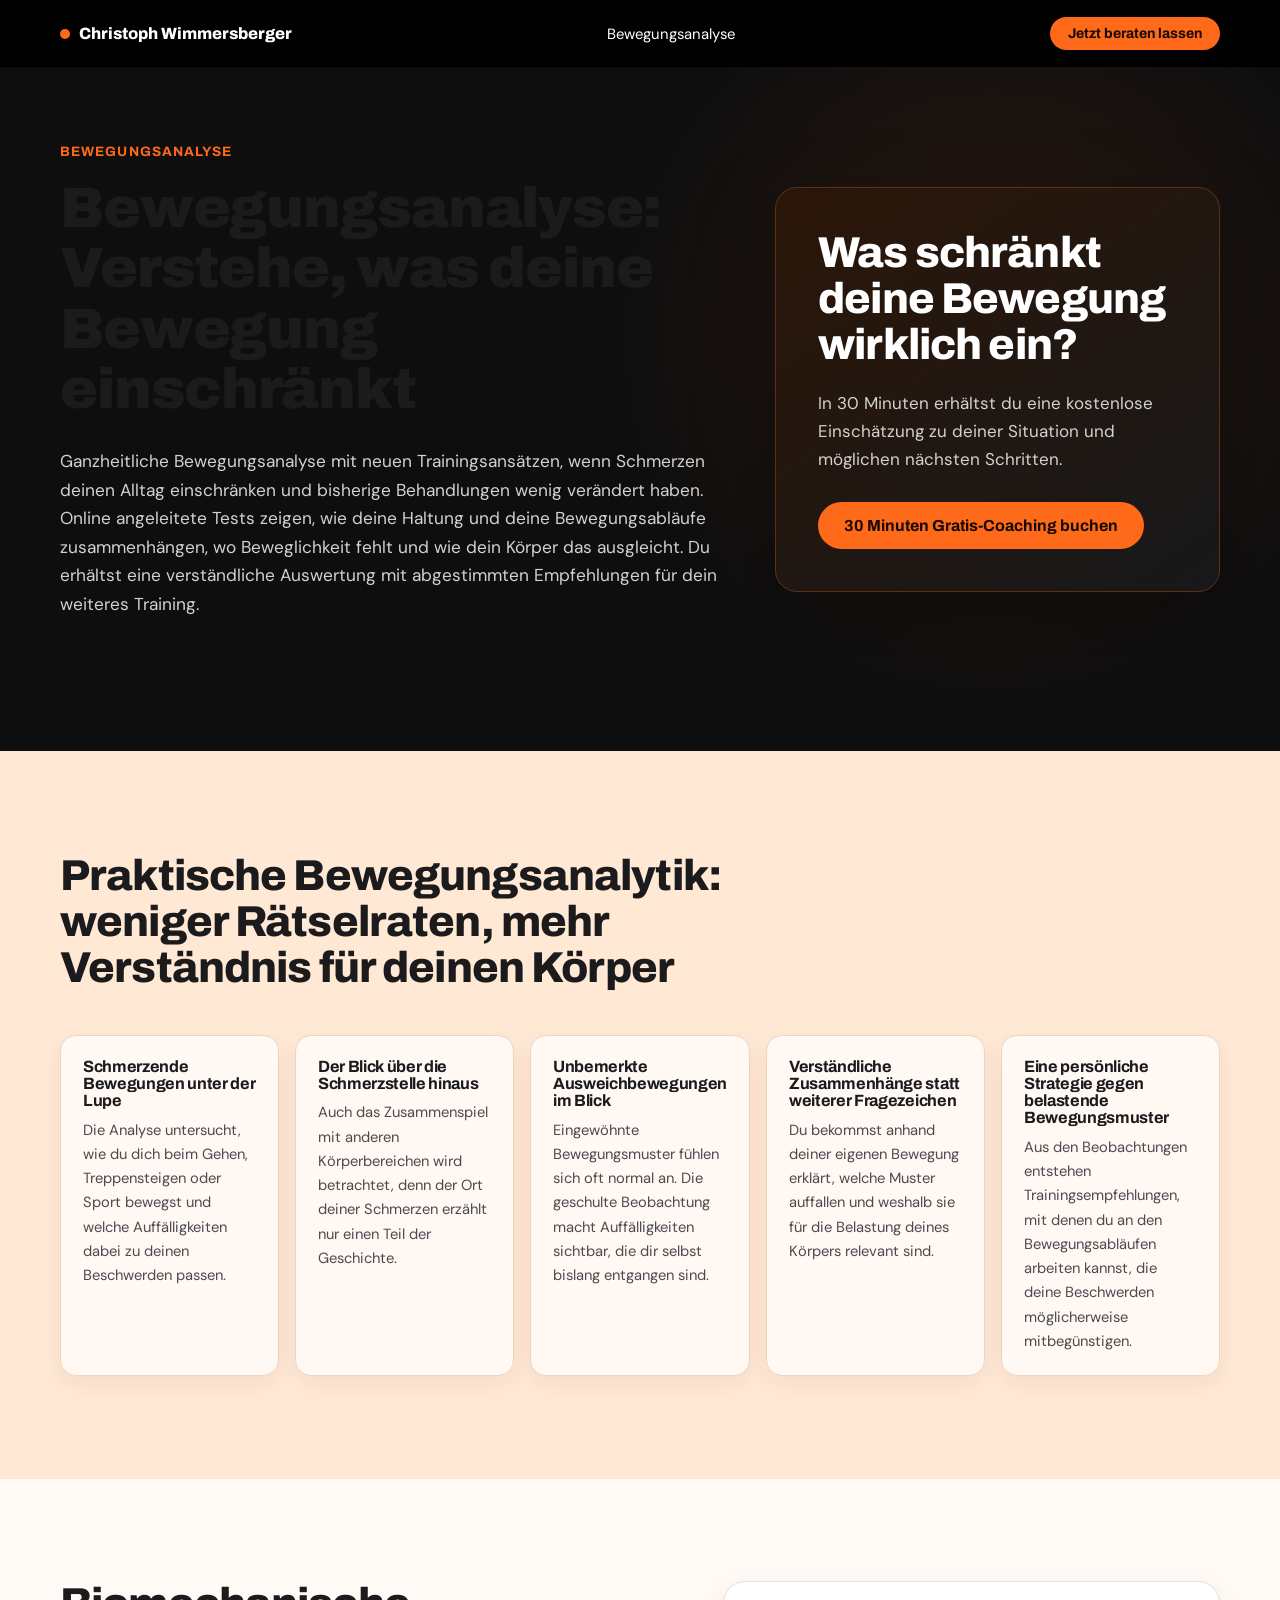
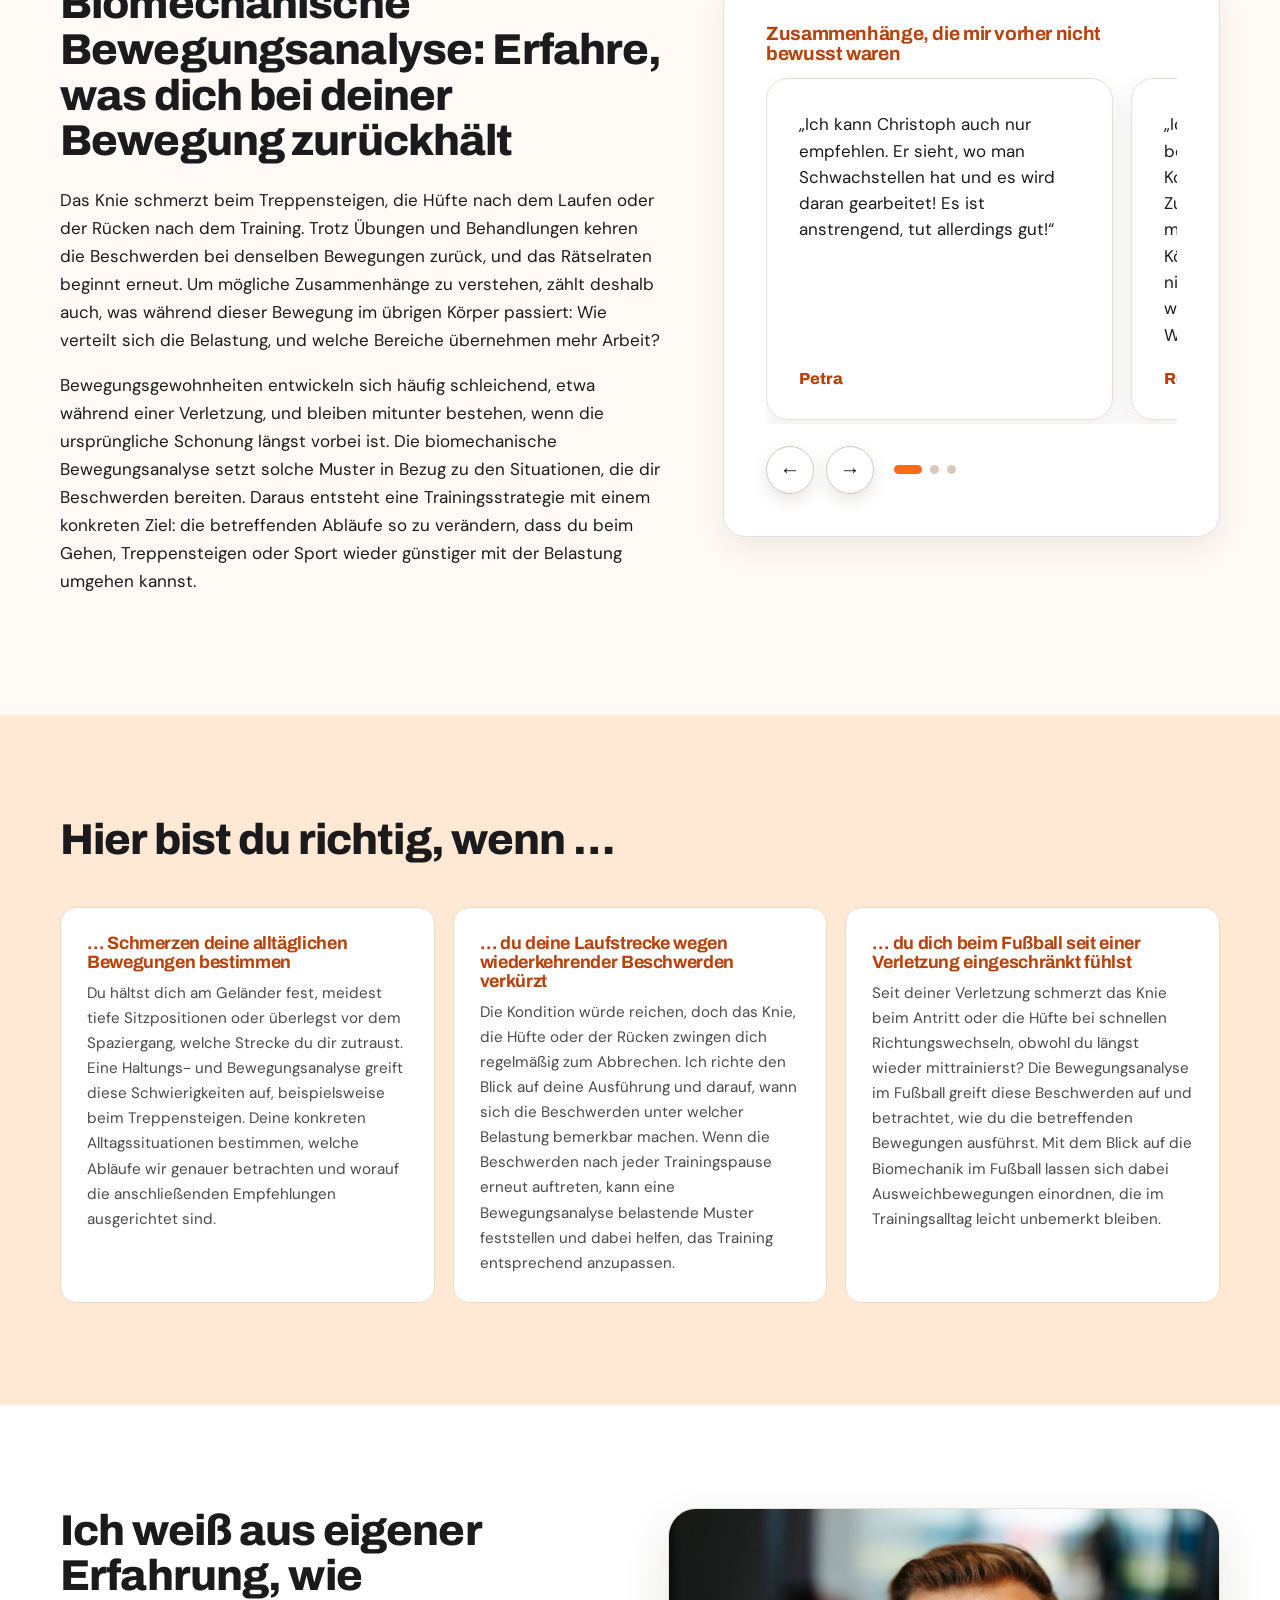
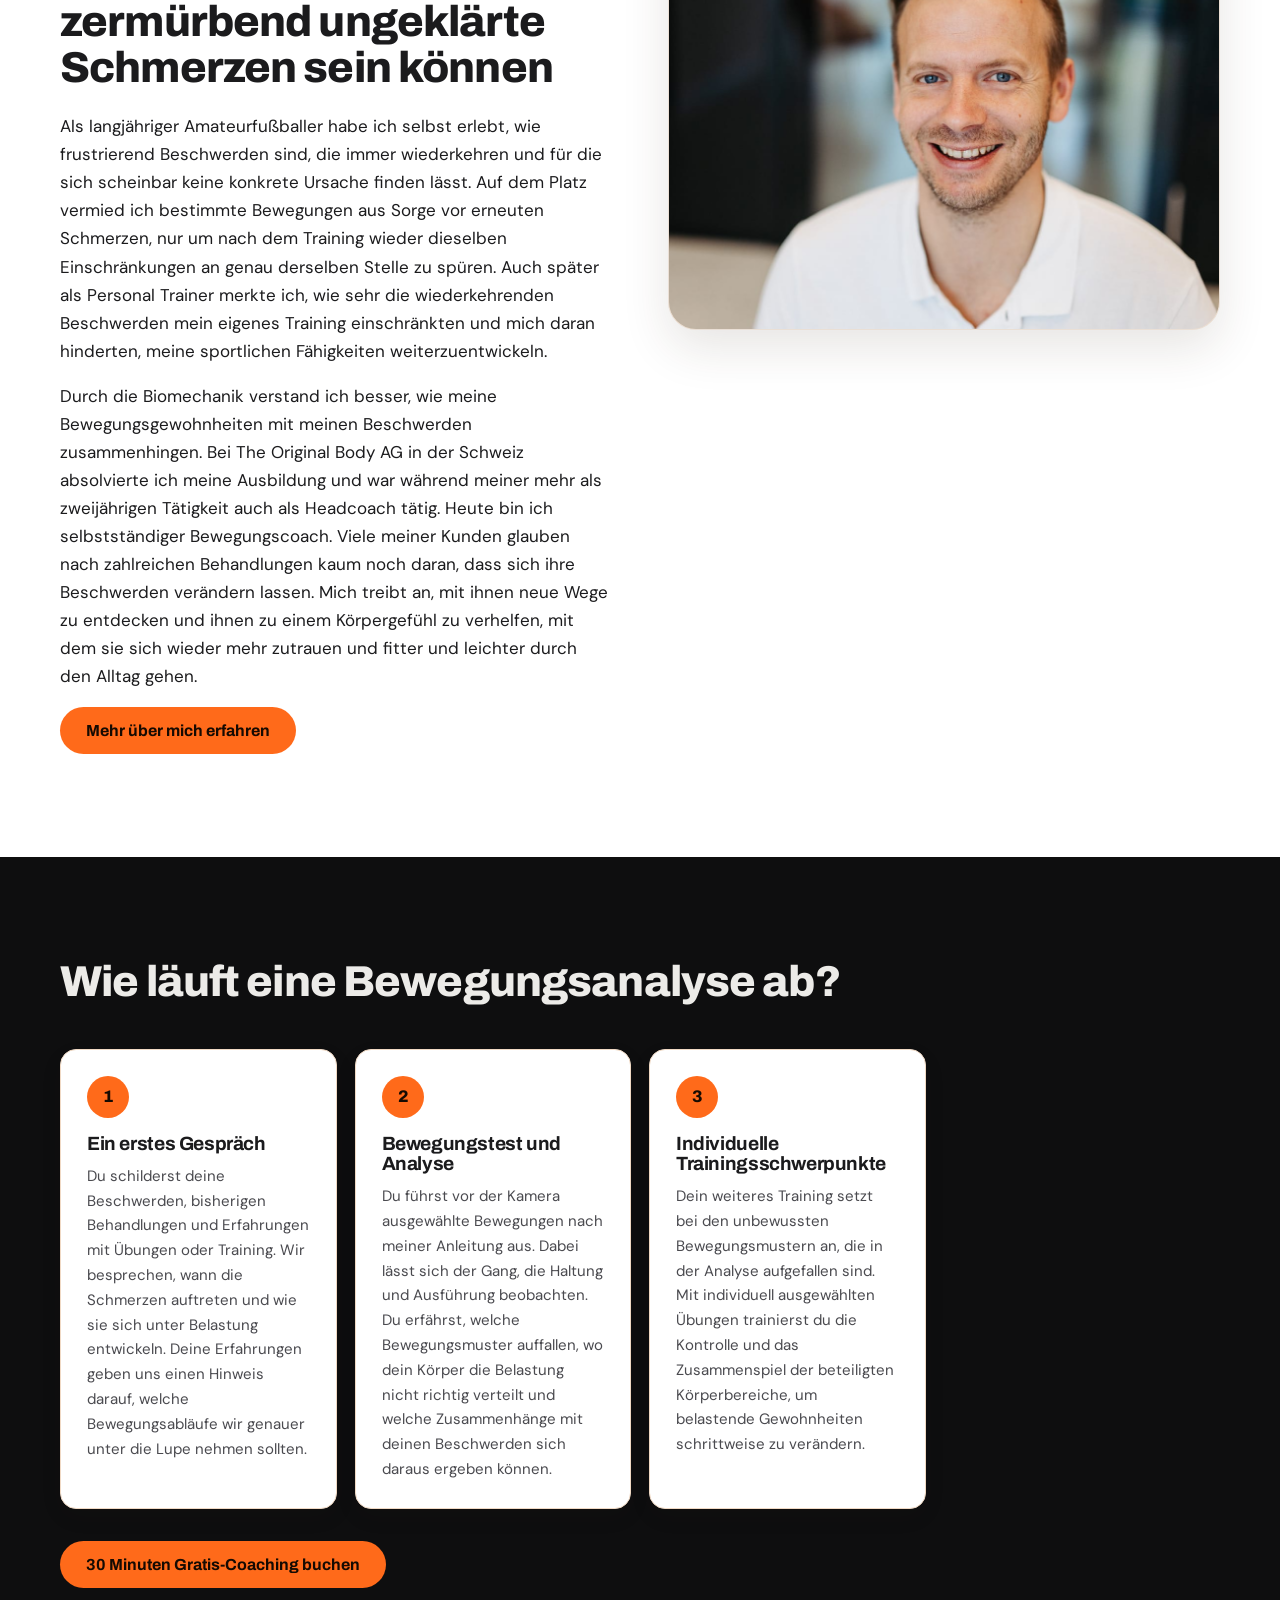
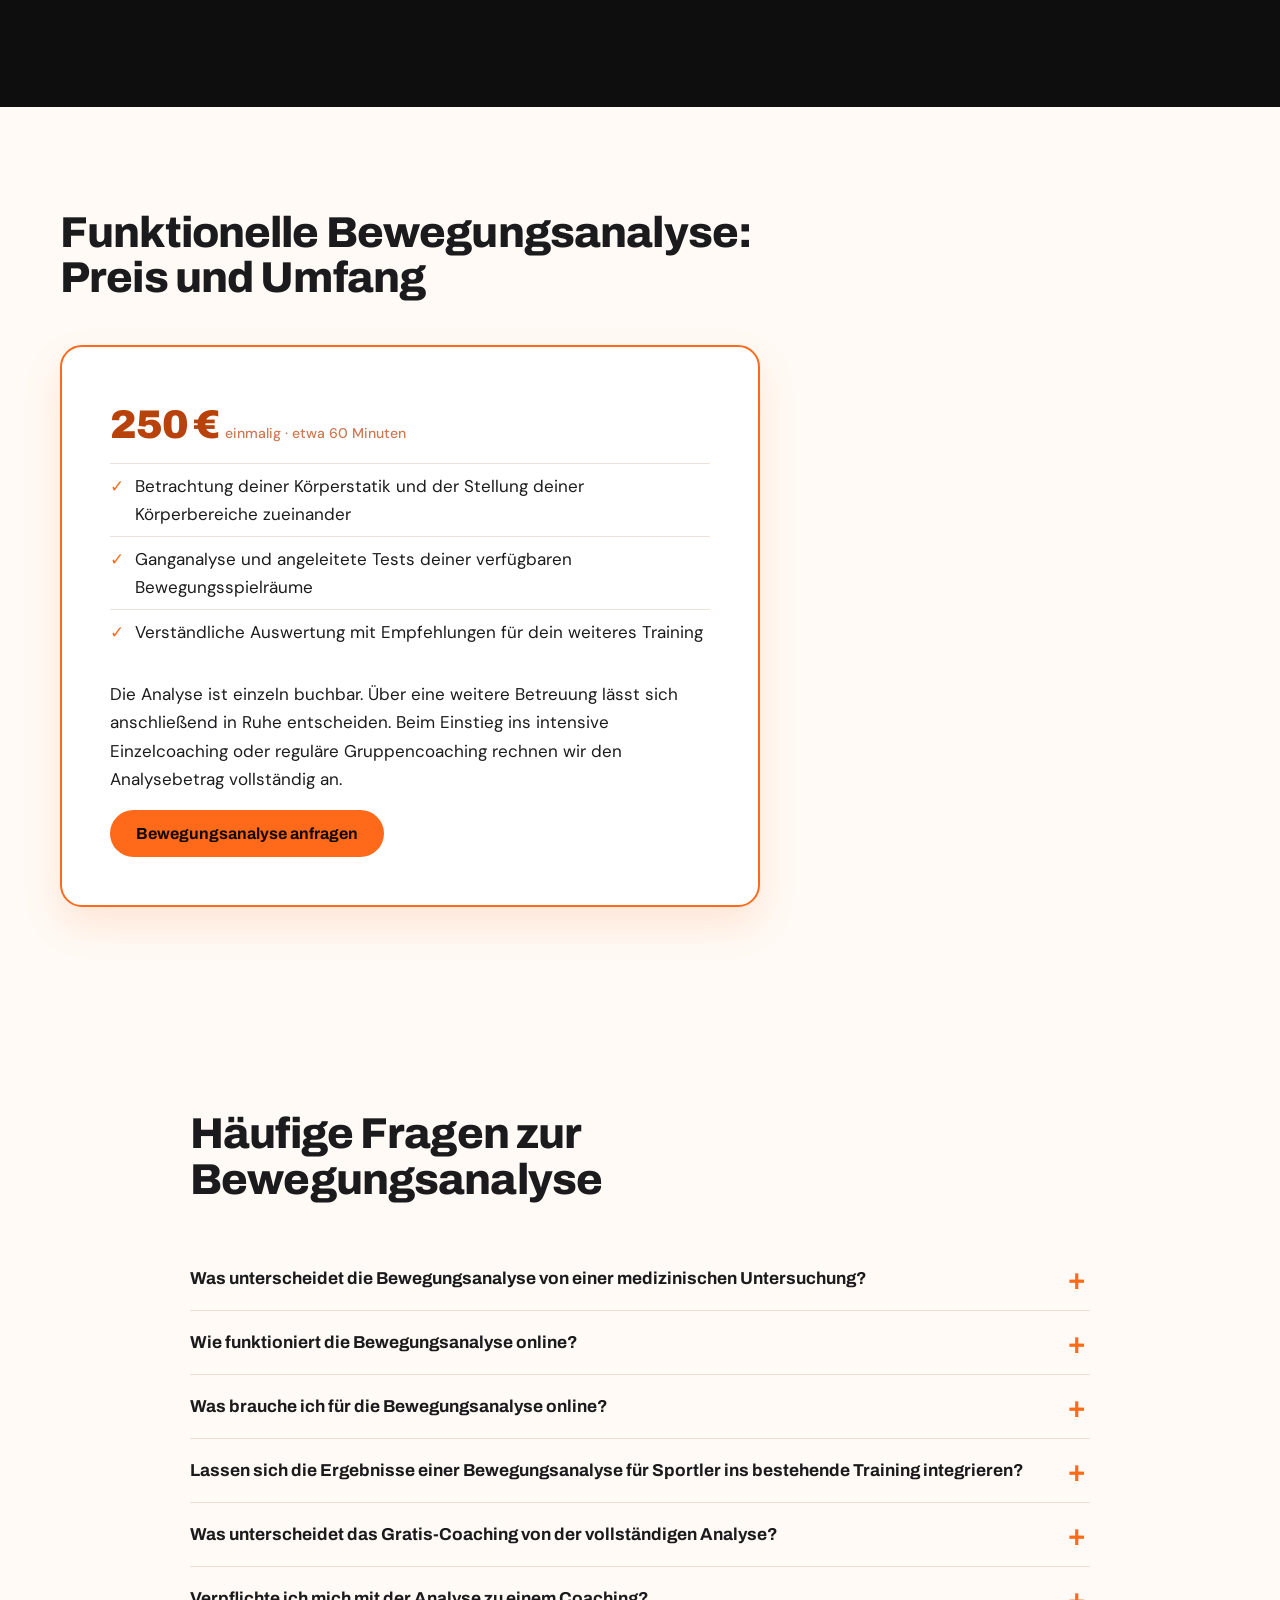
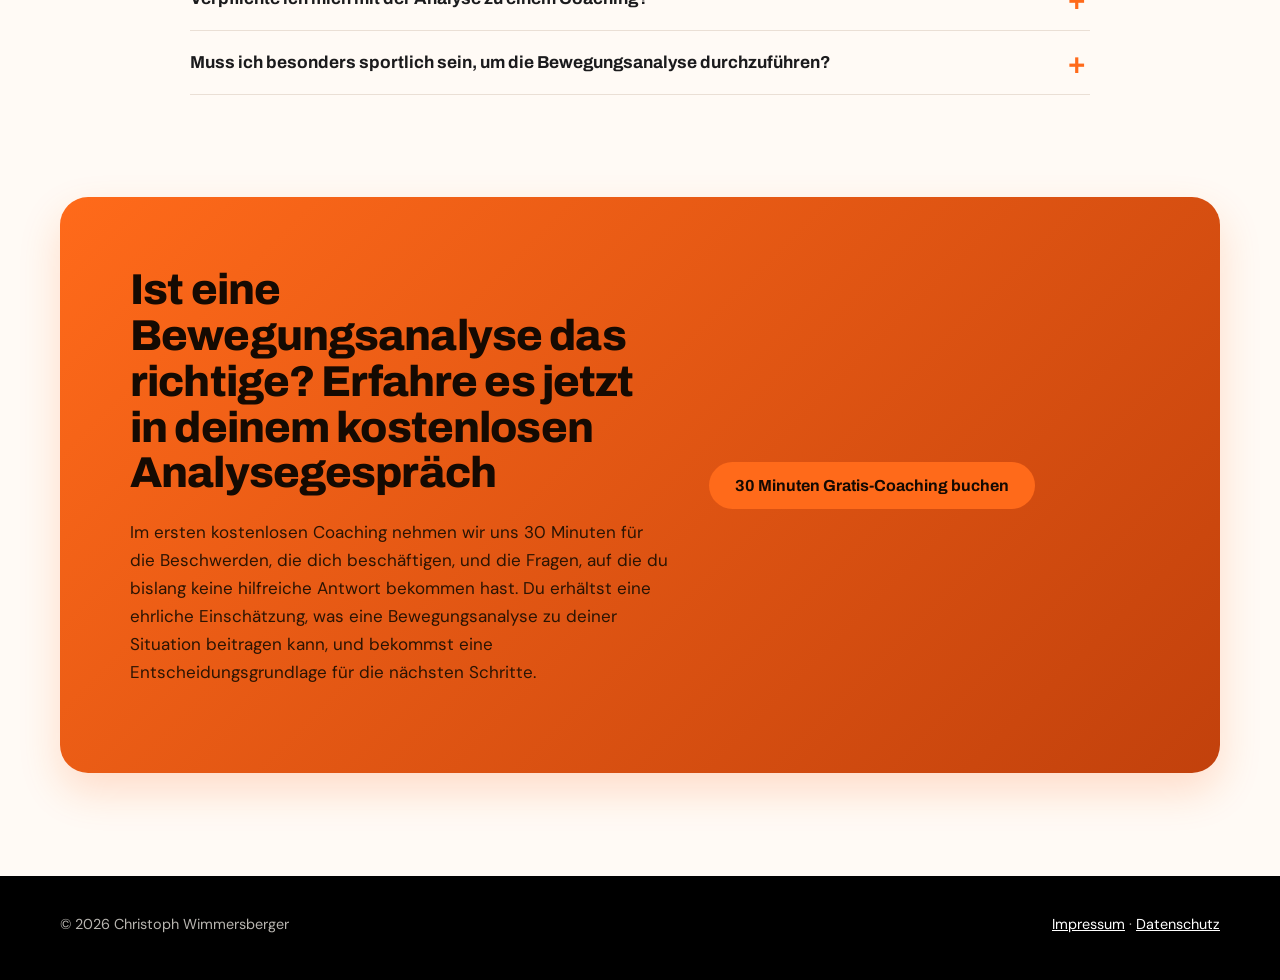
==== commit 0ce8d2ac: "Update preview navigation" ====
--- a/docs/bewegungsanalyse/index.html
+++ b/docs/bewegungsanalyse/index.html
@@ -12,7 +12,7 @@
 <body class="analysis-page">
 <header><div class="wrap nav"><a class="logo" href="../index.html#top"><i></i>Christoph Wimmersberger</a>
 <button class="menu-toggle" type="button" aria-label="Menü öffnen" aria-expanded="false" aria-controls="mobile-menu"><span></span><span></span><span></span></button>
-<nav id="mobile-menu" aria-label="Hauptnavigation"><ul><li><a href="../index.html#coaching">Bewegungscoaching</a></li><li><a href="../index.html#biomechanik">Biomechanik</a></li><li><a href="../index.html#erfahrungen">Erfahrungen</a></li><li><a href="../index.html#pakete">Pakete</a></li><li><a href="#faq">Fragen</a></li></ul><a class="btn menu-cta" href="../index.html#kontakt">Jetzt beraten lassen</a></nav>
+<nav id="mobile-menu" aria-label="Hauptnavigation"><ul><li><a href="../bewegungsanalyse/">Bewegungsanalyse</a></li></ul><a class="btn menu-cta" href="../index.html#kontakt">Jetzt beraten lassen</a></nav>
 <a class="btn desktop-cta" href="../index.html#kontakt">Jetzt beraten lassen</a></div><div id="pg"></div></header>
 <main id="top">
 <section class="hero"><div class="wrap"><div><p class="eyebrow">Bewegungsanalyse</p><h1>Bewegungsanalyse: Verstehe, was deine Bewegung einschränkt</h1><p class="lead">Ganzheitliche Bewegungsanalyse mit neuen Trainingsansätzen, wenn Schmerzen deinen Alltag einschränken und bisherige Behandlungen wenig verändert haben. Online angeleitete Tests zeigen, wie deine Haltung und deine Bewegungsabläufe zusammenhängen, wo Beweglichkeit fehlt und wie dein Körper das ausgleicht. Du erhältst eine verständliche Auswertung mit abgestimmten Empfehlungen für dein weiteres Training.</p></div><div class="hero-card"><h2>Was schränkt deine Bewegung wirklich ein?</h2><p>In 30 Minuten erhältst du eine kostenlose Einschätzung zu deiner Situation und möglichen nächsten Schritten.</p><a class="btn" href="../index.html#kontakt">30 Minuten Gratis-Coaching buchen</a></div></div></section>
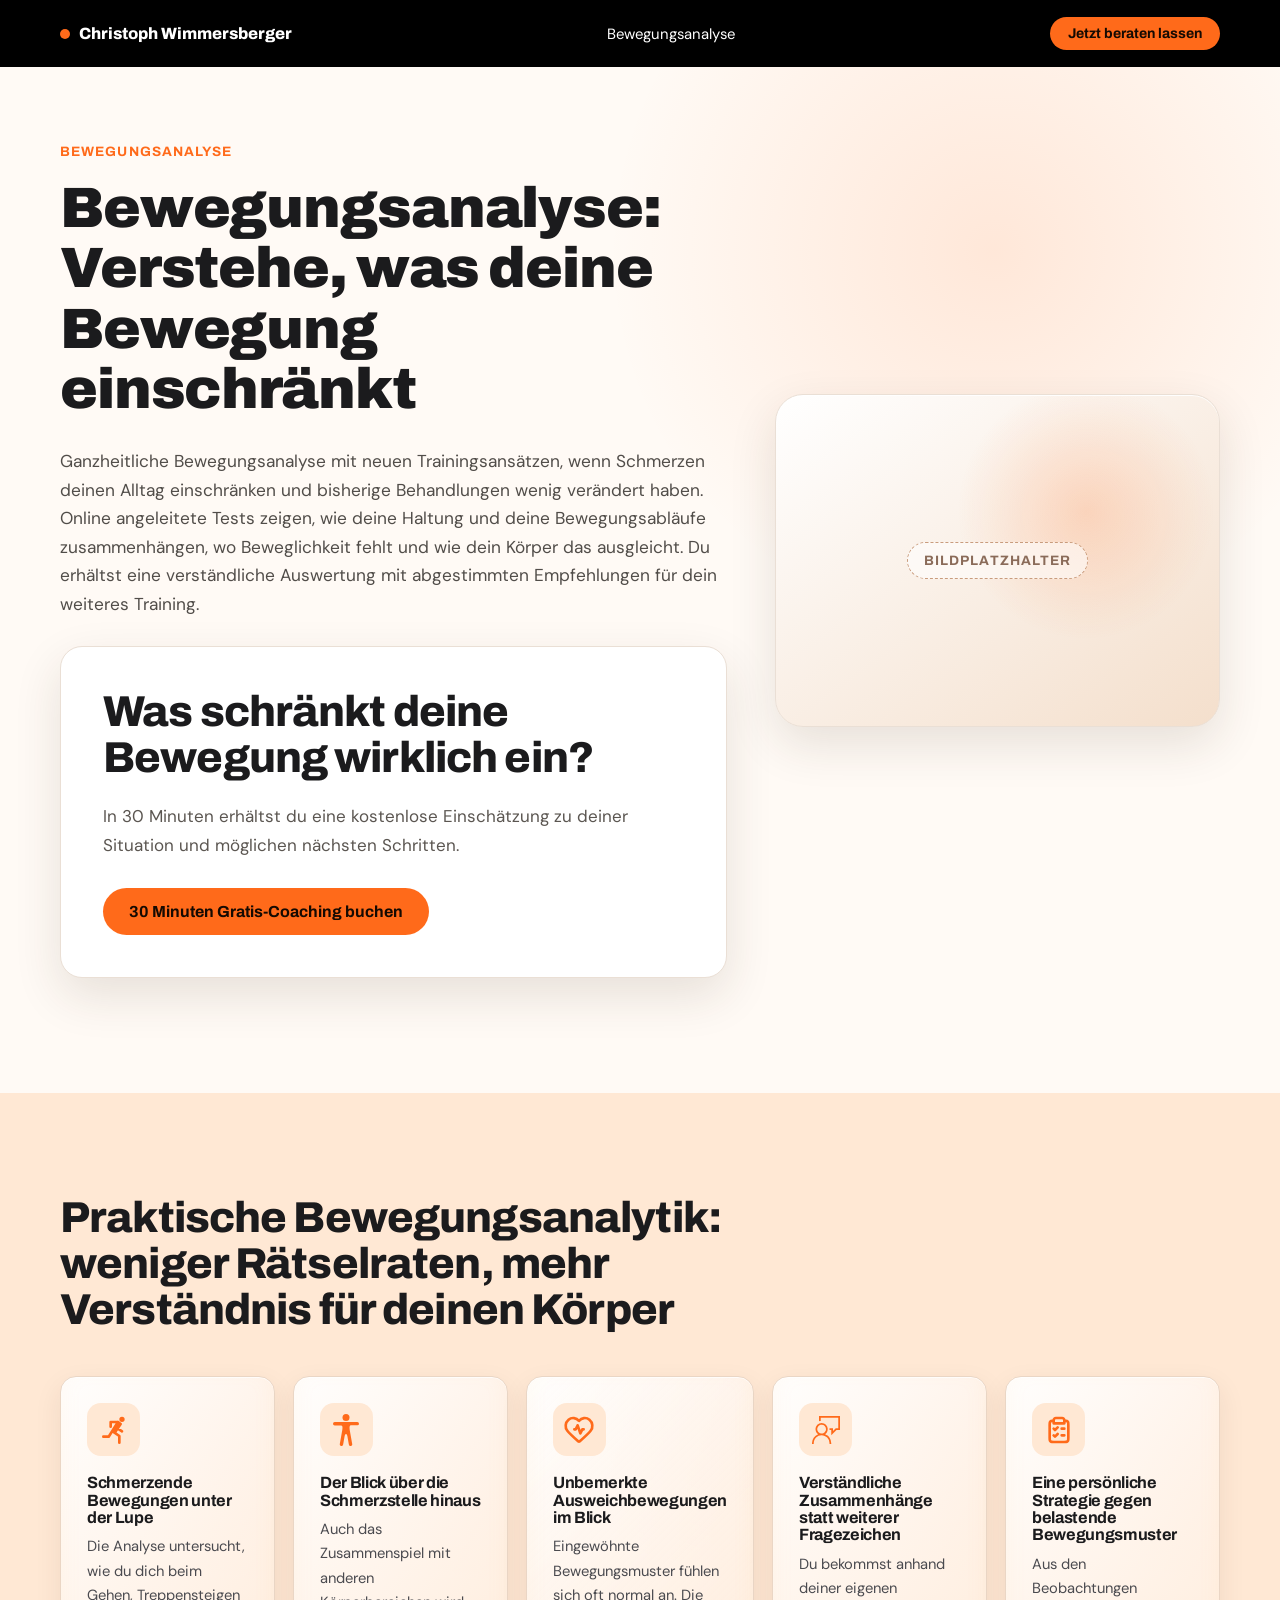
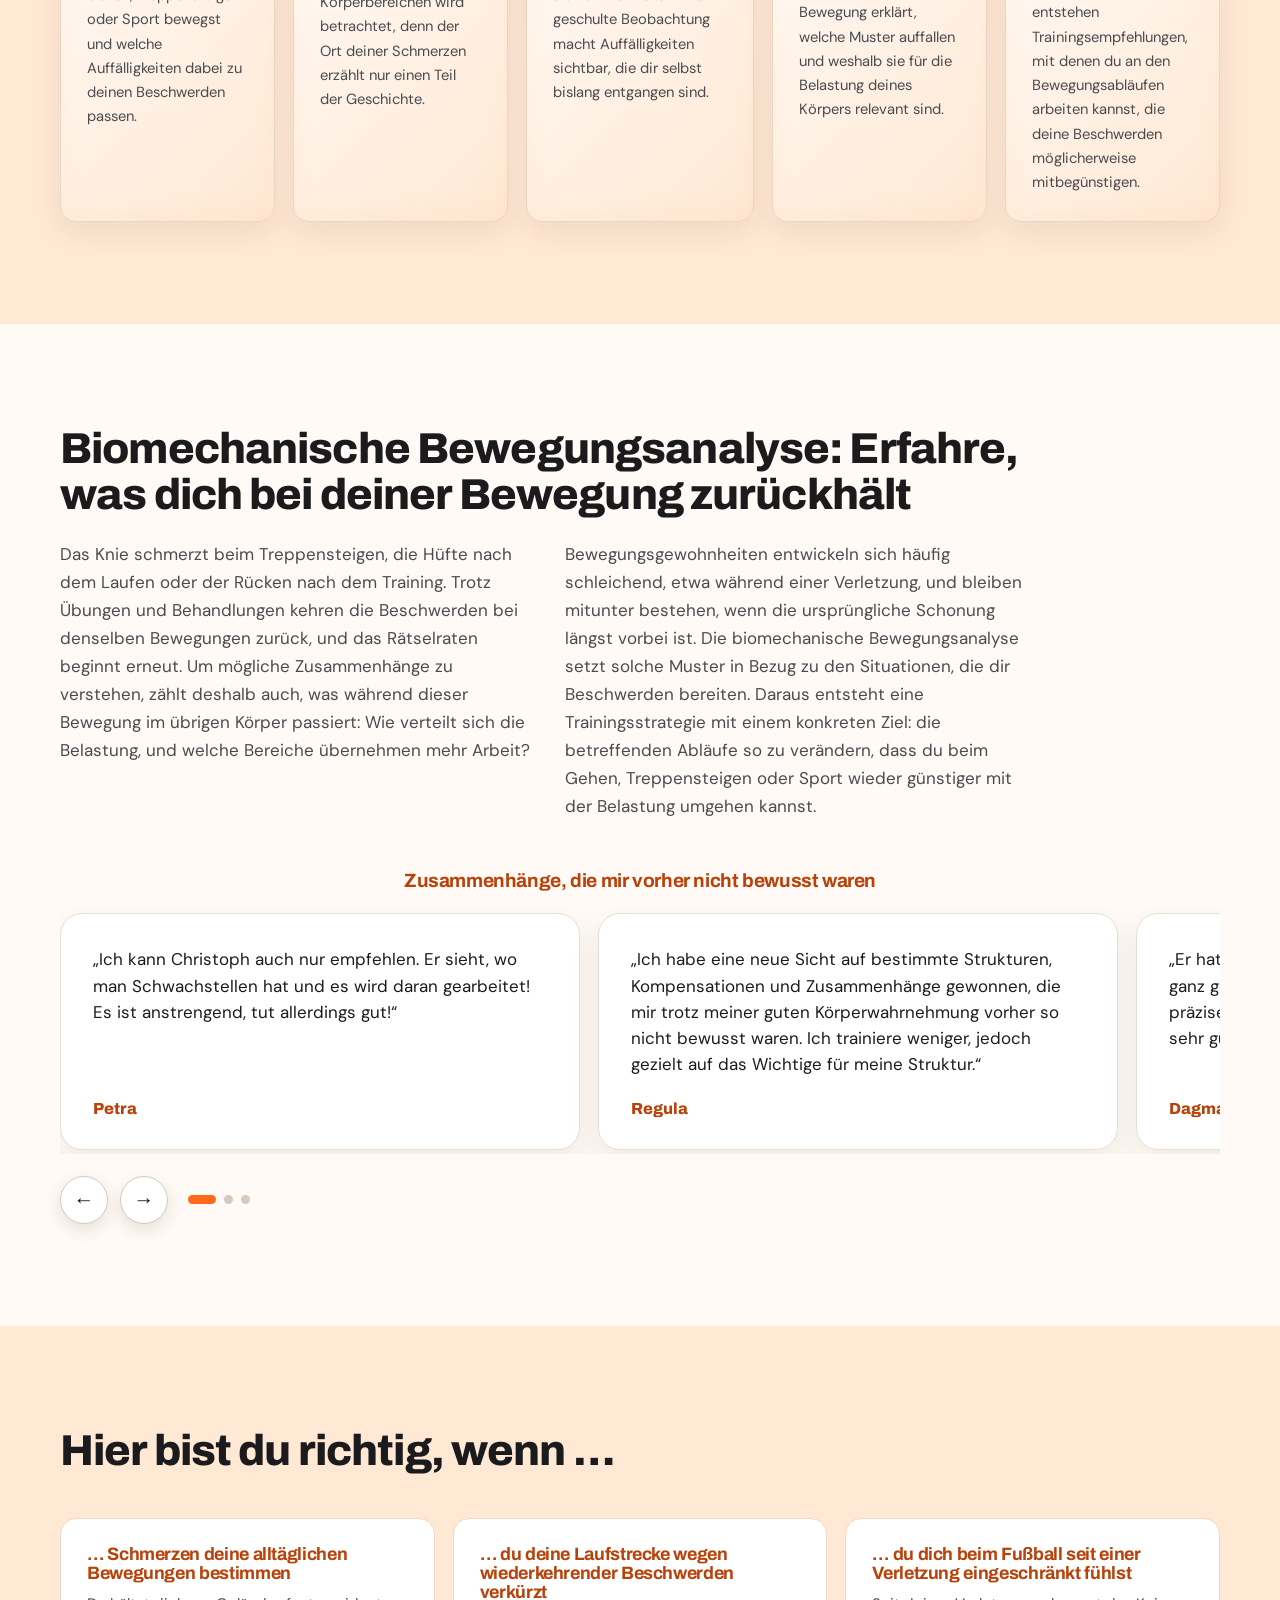
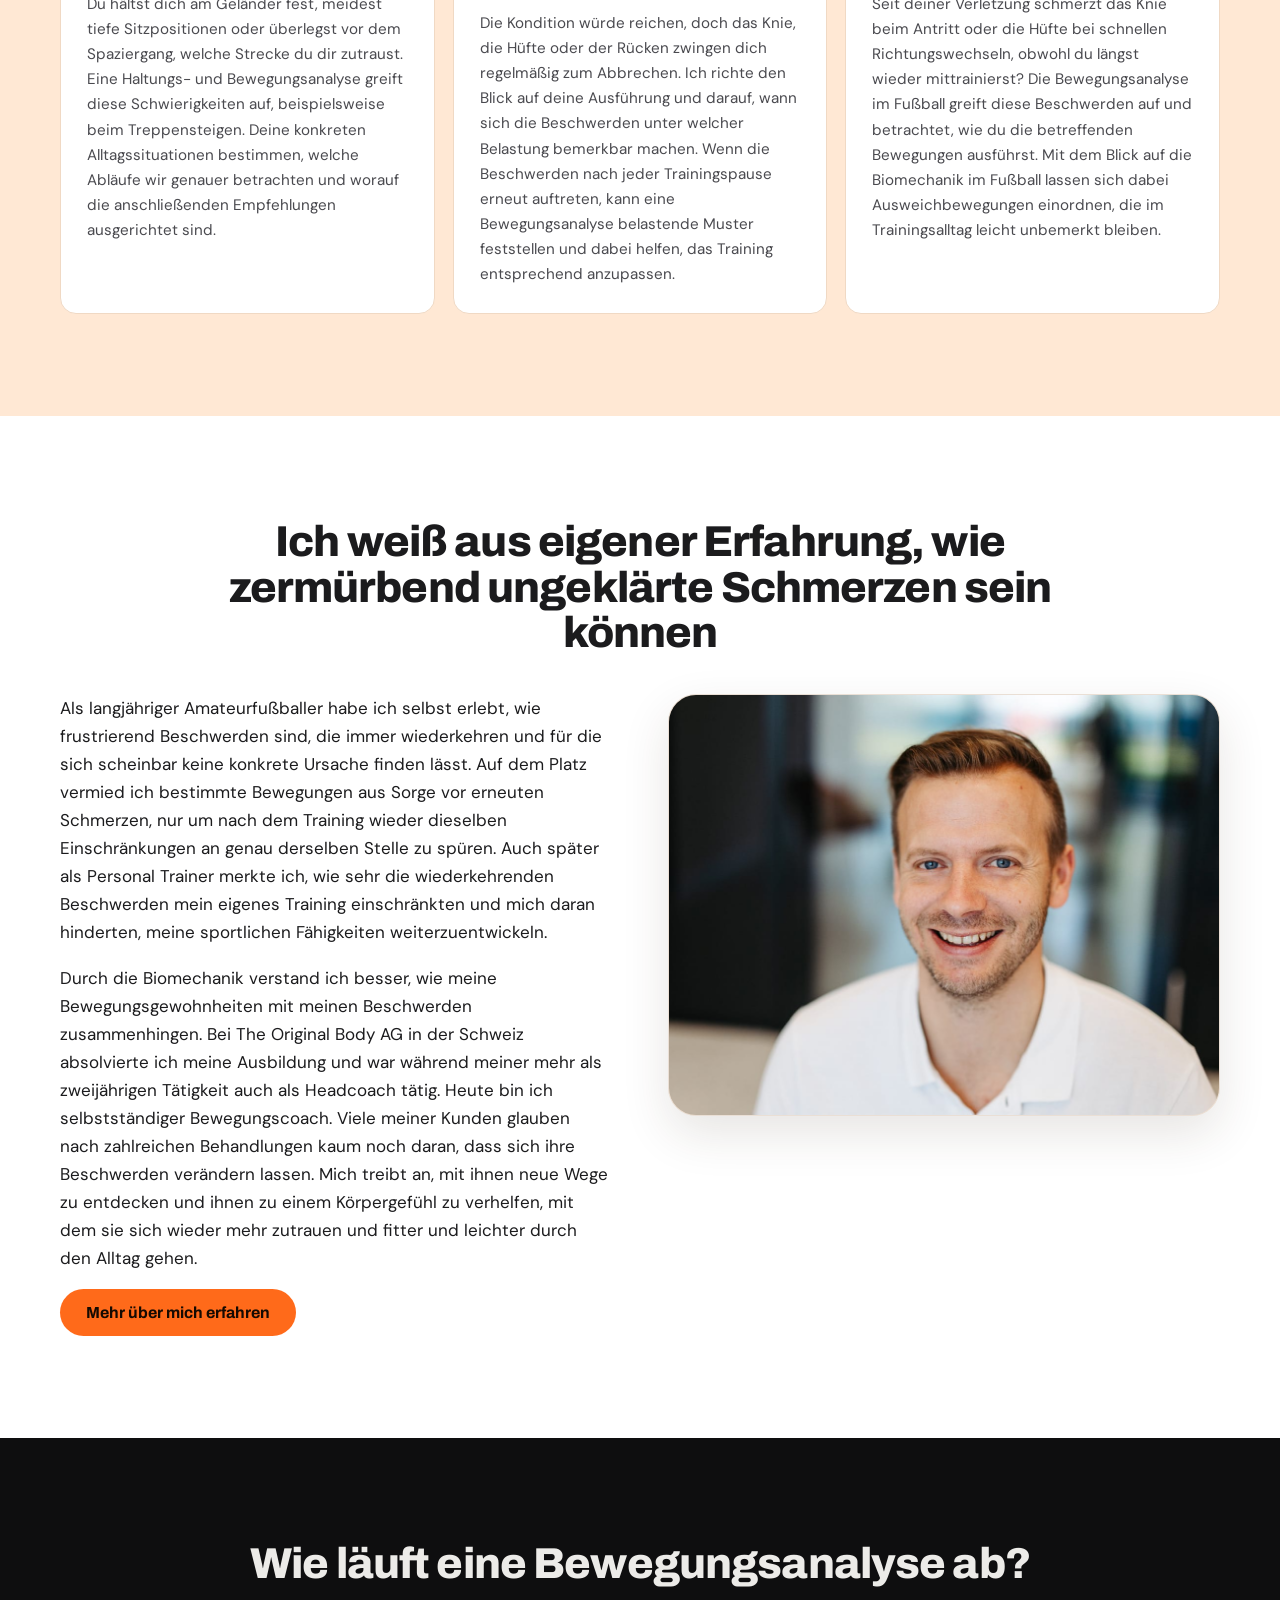
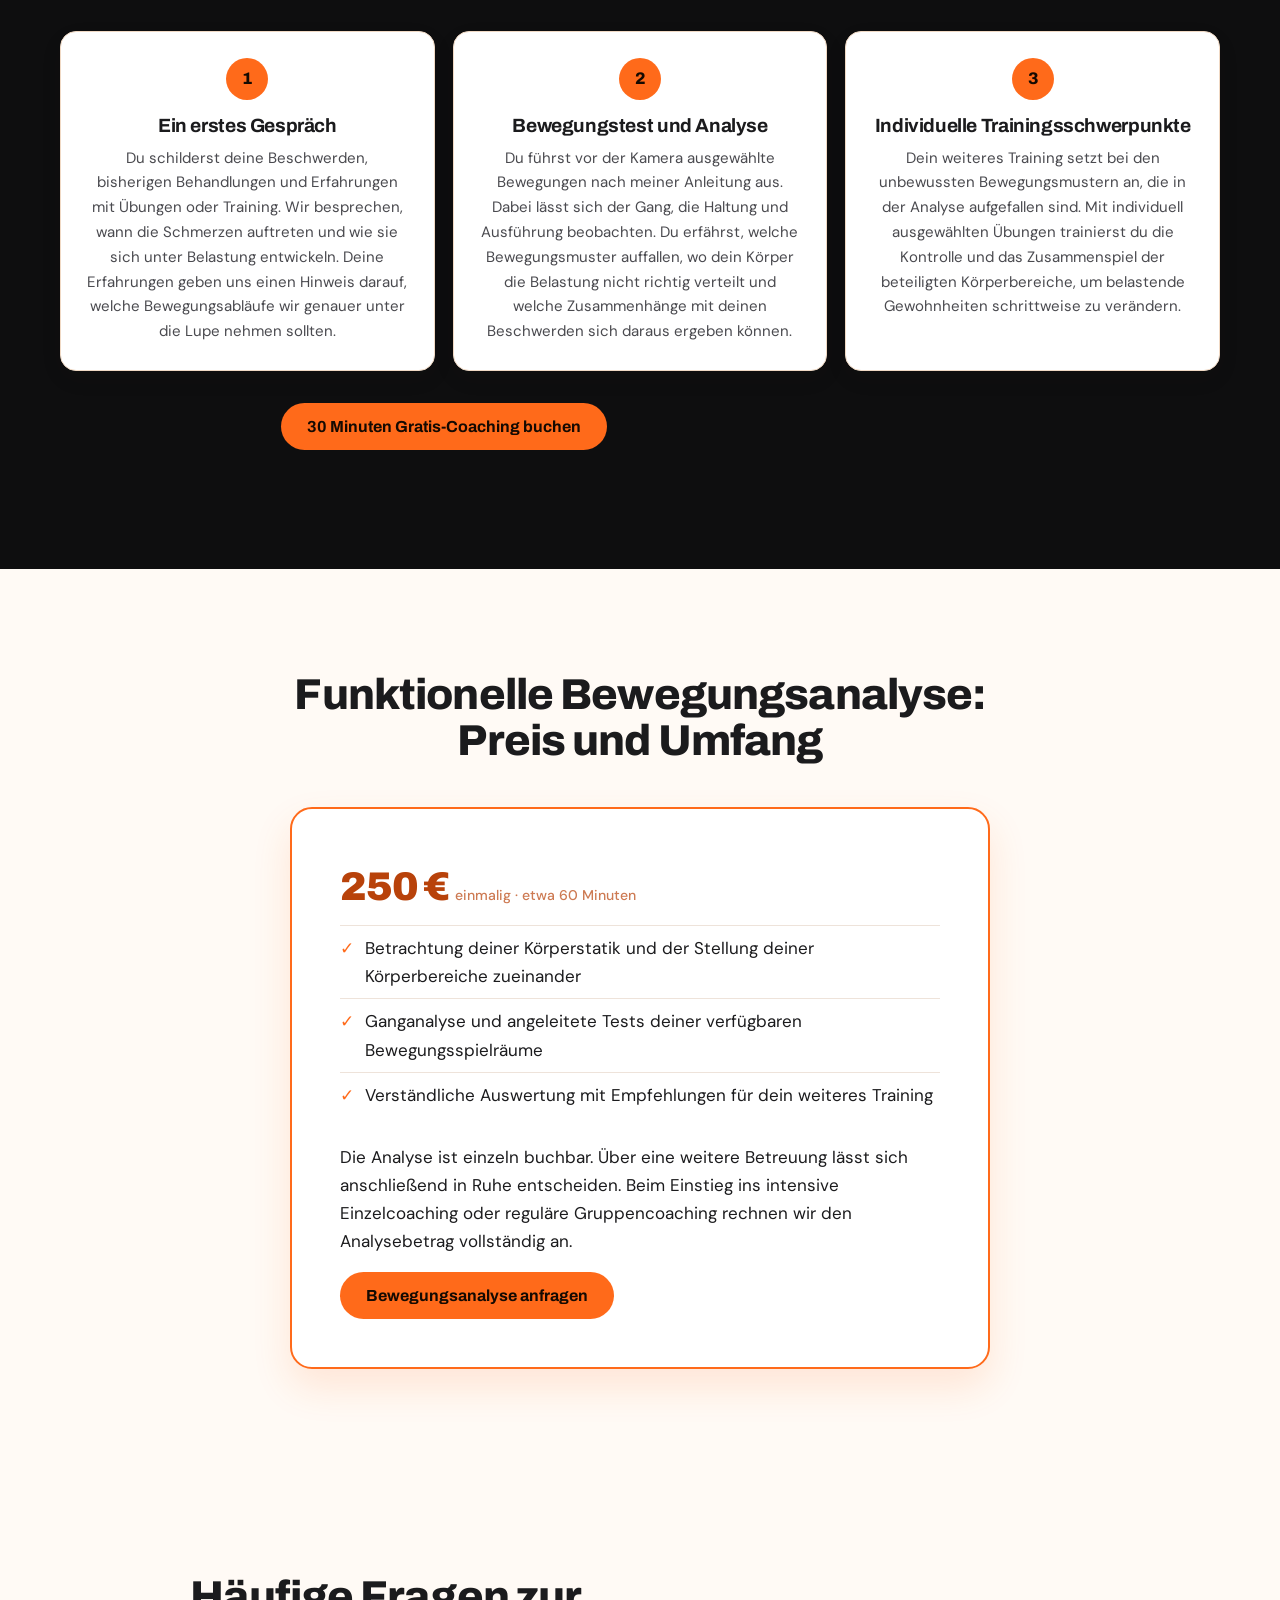
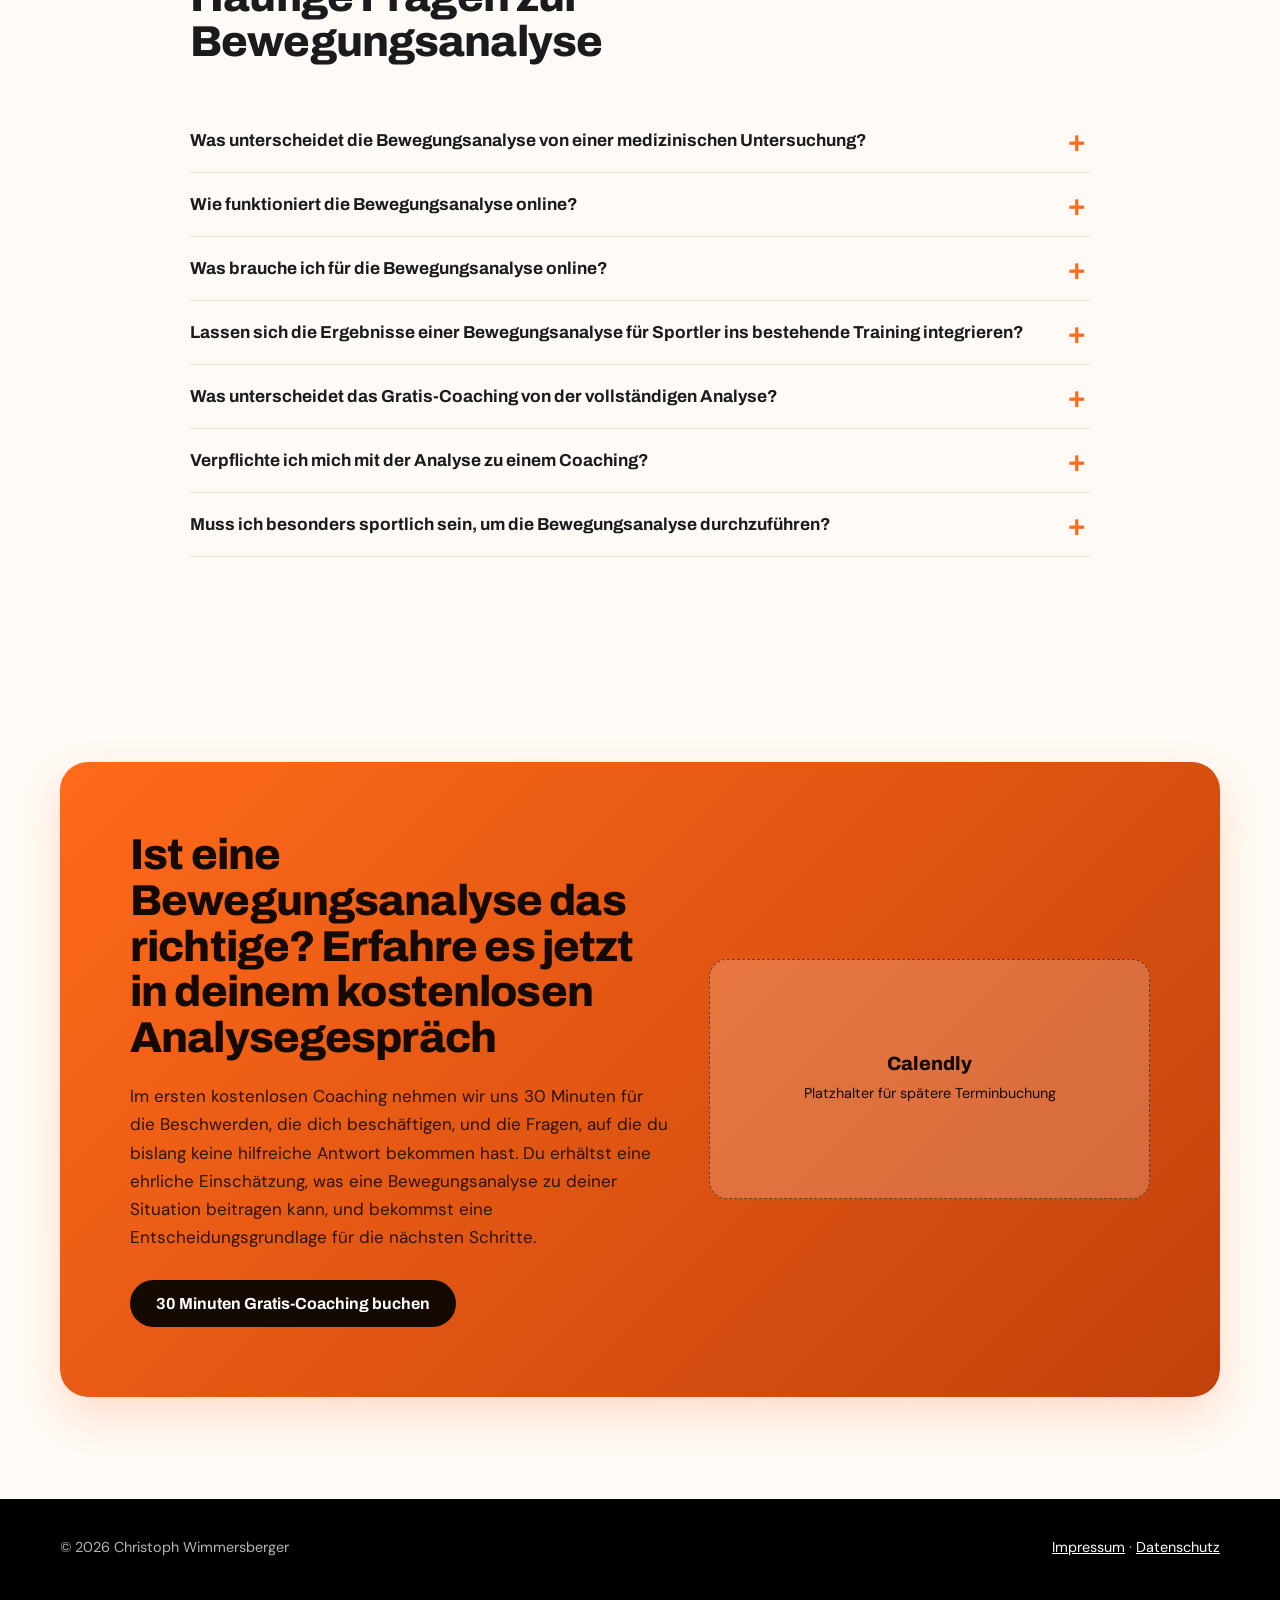
==== commit 10cf16ae: "Refine Bewegungsanalyse preview layout" ====
--- a/docs/bewegungsanalyse/index.html
+++ b/docs/bewegungsanalyse/index.html
@@ -15,25 +15,25 @@
 <nav id="mobile-menu" aria-label="Hauptnavigation"><ul><li><a href="../bewegungsanalyse/">Bewegungsanalyse</a></li></ul><a class="btn menu-cta" href="../index.html#kontakt">Jetzt beraten lassen</a></nav>
 <a class="btn desktop-cta" href="../index.html#kontakt">Jetzt beraten lassen</a></div><div id="pg"></div></header>
 <main id="top">
-<section class="hero"><div class="wrap"><div><p class="eyebrow">Bewegungsanalyse</p><h1>Bewegungsanalyse: Verstehe, was deine Bewegung einschränkt</h1><p class="lead">Ganzheitliche Bewegungsanalyse mit neuen Trainingsansätzen, wenn Schmerzen deinen Alltag einschränken und bisherige Behandlungen wenig verändert haben. Online angeleitete Tests zeigen, wie deine Haltung und deine Bewegungsabläufe zusammenhängen, wo Beweglichkeit fehlt und wie dein Körper das ausgleicht. Du erhältst eine verständliche Auswertung mit abgestimmten Empfehlungen für dein weiteres Training.</p></div><div class="hero-card"><h2>Was schränkt deine Bewegung wirklich ein?</h2><p>In 30 Minuten erhältst du eine kostenlose Einschätzung zu deiner Situation und möglichen nächsten Schritten.</p><a class="btn" href="../index.html#kontakt">30 Minuten Gratis-Coaching buchen</a></div></div></section>
+<section class="hero"><div class="wrap"><div><p class="eyebrow">Bewegungsanalyse</p><h1>Bewegungsanalyse: Verstehe, was deine Bewegung einschränkt</h1><p class="lead">Ganzheitliche Bewegungsanalyse mit neuen Trainingsansätzen, wenn Schmerzen deinen Alltag einschränken und bisherige Behandlungen wenig verändert haben. Online angeleitete Tests zeigen, wie deine Haltung und deine Bewegungsabläufe zusammenhängen, wo Beweglichkeit fehlt und wie dein Körper das ausgleicht. Du erhältst eine verständliche Auswertung mit abgestimmten Empfehlungen für dein weiteres Training.</p><div class="hero-card"><h2>Was schränkt deine Bewegung wirklich ein?</h2><p>In 30 Minuten erhältst du eine kostenlose Einschätzung zu deiner Situation und möglichen nächsten Schritten.</p><a class="btn" href="../index.html#kontakt">30 Minuten Gratis-Coaching buchen</a></div></div><div class="analysis-hero-placeholder" role="img" aria-label="Platzhalter für ein späteres Bewegungsanalyse-Bild"><span>Bildplatzhalter</span></div></div></section>
 <section class="benefits"><div class="wrap"><div class="head rv"><h2>Praktische Bewegungsanalytik: weniger Rätselraten, mehr Verständnis für deinen Körper</h2></div><div class="benefit-grid">
-<article class="benefit rv"><h3>Schmerzende Bewegungen unter der Lupe</h3><p>Die Analyse untersucht, wie du dich beim Gehen, Treppensteigen oder Sport bewegst und welche Auffälligkeiten dabei zu deinen Beschwerden passen.</p></article>
-<article class="benefit rv"><h3>Der Blick über die Schmerzstelle hinaus</h3><p>Auch das Zusammenspiel mit anderen Körperbereichen wird betrachtet, denn der Ort deiner Schmerzen erzählt nur einen Teil der Geschichte.</p></article>
-<article class="benefit rv"><h3>Unbemerkte Ausweichbewegungen im Blick</h3><p>Eingewöhnte Bewegungsmuster fühlen sich oft normal an. Die geschulte Beobachtung macht Auffälligkeiten sichtbar, die dir selbst bislang entgangen sind.</p></article>
-<article class="benefit rv"><h3>Verständliche Zusammenhänge statt weiterer Fragezeichen</h3><p>Du bekommst anhand deiner eigenen Bewegung erklärt, welche Muster auffallen und weshalb sie für die Belastung deines Körpers relevant sind.</p></article>
-<article class="benefit rv"><h3>Eine persönliche Strategie gegen belastende Bewegungsmuster</h3><p>Aus den Beobachtungen entstehen Trainingsempfehlungen, mit denen du an den Bewegungsabläufen arbeiten kannst, die deine Beschwerden möglicherweise mitbegünstigen.</p></article>
+<article class="benefit rv"><span class="feature-icon" aria-hidden="true"><span class="feature-icon-img icon-run" aria-hidden="true"></span></span><h3>Schmerzende Bewegungen unter der Lupe</h3><p>Die Analyse untersucht, wie du dich beim Gehen, Treppensteigen oder Sport bewegst und welche Auffälligkeiten dabei zu deinen Beschwerden passen.</p></article>
+<article class="benefit rv"><span class="feature-icon" aria-hidden="true"><span class="feature-icon-img icon-body" aria-hidden="true"></span></span><h3>Der Blick über die Schmerzstelle hinaus</h3><p>Auch das Zusammenspiel mit anderen Körperbereichen wird betrachtet, denn der Ort deiner Schmerzen erzählt nur einen Teil der Geschichte.</p></article>
+<article class="benefit rv"><span class="feature-icon" aria-hidden="true"><span class="feature-icon-img icon-activity" aria-hidden="true"></span></span><h3>Unbemerkte Ausweichbewegungen im Blick</h3><p>Eingewöhnte Bewegungsmuster fühlen sich oft normal an. Die geschulte Beobachtung macht Auffälligkeiten sichtbar, die dir selbst bislang entgangen sind.</p></article>
+<article class="benefit rv"><span class="feature-icon" aria-hidden="true"><span class="feature-icon-img icon-feedback" aria-hidden="true"></span></span><h3>Verständliche Zusammenhänge statt weiterer Fragezeichen</h3><p>Du bekommst anhand deiner eigenen Bewegung erklärt, welche Muster auffallen und weshalb sie für die Belastung deines Körpers relevant sind.</p></article>
+<article class="benefit rv"><span class="feature-icon" aria-hidden="true"><span class="feature-icon-img icon-clipboard" aria-hidden="true"></span></span><h3>Eine persönliche Strategie gegen belastende Bewegungsmuster</h3><p>Aus den Beobachtungen entstehen Trainingsempfehlungen, mit denen du an den Bewegungsabläufen arbeiten kannst, die deine Beschwerden möglicherweise mitbegünstigen.</p></article>
 </div></div></section>
-<section><div class="wrap"><div class="analysis-copy"><div><h2>Biomechanische Bewegungsanalyse: Erfahre, was dich bei deiner Bewegung zurückhält</h2><p>Das Knie schmerzt beim Treppensteigen, die Hüfte nach dem Laufen oder der Rücken nach dem Training. Trotz Übungen und Behandlungen kehren die Beschwerden bei denselben Bewegungen zurück, und das Rätselraten beginnt erneut. Um mögliche Zusammenhänge zu verstehen, zählt deshalb auch, was während dieser Bewegung im übrigen Körper passiert: Wie verteilt sich die Belastung, und welche Bereiche übernehmen mehr Arbeit?</p><p>Bewegungsgewohnheiten entwickeln sich häufig schleichend, etwa während einer Verletzung, und bleiben mitunter bestehen, wenn die ursprüngliche Schonung längst vorbei ist. Die biomechanische Bewegungsanalyse setzt solche Muster in Bezug zu den Situationen, die dir Beschwerden bereiten. Daraus entsteht eine Trainingsstrategie mit einem konkreten Ziel: die betreffenden Abläufe so zu verändern, dass du beim Gehen, Treppensteigen oder Sport wieder günstiger mit der Belastung umgehen kannst.</p></div><aside class="analysis-note"><h3>Zusammenhänge, die mir vorher nicht bewusst waren</h3><div class="slider"><div class="track" id="tr"><blockquote><p>„Ich kann Christoph auch nur empfehlen. Er sieht, wo man Schwachstellen hat und es wird daran gearbeitet! Es ist anstrengend, tut allerdings gut!“</p><footer>Petra</footer></blockquote><blockquote><p>„Ich habe eine neue Sicht auf bestimmte Strukturen, Kompensationen und Zusammenhänge gewonnen, die mir trotz meiner guten Körperwahrnehmung vorher so nicht bewusst waren. Ich trainiere weniger, jedoch gezielt auf das Wichtige für meine Struktur.“</p><footer>Regula</footer></blockquote><blockquote><p>„Er hat genau meine Problemstellungen erkannt, mir ganz gezielt Übungen dazu vorgeschlagen und sie präzise angeleitet und kontrolliert. Ich fühle mich bei ihm sehr gut aufgehoben.“</p><footer>Dagmar</footer></blockquote></div><div class="ctl"><button class="ar" id="pv" aria-label="Zurück">←</button><button class="ar" id="nx" aria-label="Weiter">→</button><div class="dots" id="dt"></div></div></div></aside></div></div></section>
+<section class="analysis-story"><div class="wrap"><div class="head rv"><h2>Biomechanische Bewegungsanalyse: Erfahre, was dich bei deiner Bewegung zurückhält</h2><div class="analysis-intro"><p>Das Knie schmerzt beim Treppensteigen, die Hüfte nach dem Laufen oder der Rücken nach dem Training. Trotz Übungen und Behandlungen kehren die Beschwerden bei denselben Bewegungen zurück, und das Rätselraten beginnt erneut. Um mögliche Zusammenhänge zu verstehen, zählt deshalb auch, was während dieser Bewegung im übrigen Körper passiert: Wie verteilt sich die Belastung, und welche Bereiche übernehmen mehr Arbeit?</p><p>Bewegungsgewohnheiten entwickeln sich häufig schleichend, etwa während einer Verletzung, und bleiben mitunter bestehen, wenn die ursprüngliche Schonung längst vorbei ist. Die biomechanische Bewegungsanalyse setzt solche Muster in Bezug zu den Situationen, die dir Beschwerden bereiten. Daraus entsteht eine Trainingsstrategie mit einem konkreten Ziel: die betreffenden Abläufe so zu verändern, dass du beim Gehen, Treppensteigen oder Sport wieder günstiger mit der Belastung umgehen kannst.</p></div></div><div class="analysis-note"><h3>Zusammenhänge, die mir vorher nicht bewusst waren</h3><div class="slider"><div class="track" id="tr"><blockquote><p>„Ich kann Christoph auch nur empfehlen. Er sieht, wo man Schwachstellen hat und es wird daran gearbeitet! Es ist anstrengend, tut allerdings gut!“</p><footer>Petra</footer></blockquote><blockquote><p>„Ich habe eine neue Sicht auf bestimmte Strukturen, Kompensationen und Zusammenhänge gewonnen, die mir trotz meiner guten Körperwahrnehmung vorher so nicht bewusst waren. Ich trainiere weniger, jedoch gezielt auf das Wichtige für meine Struktur.“</p><footer>Regula</footer></blockquote><blockquote><p>„Er hat genau meine Problemstellungen erkannt, mir ganz gezielt Übungen dazu vorgeschlagen und sie präzise angeleitet und kontrolliert. Ich fühle mich bei ihm sehr gut aufgehoben.“</p><footer>Dagmar</footer></blockquote></div><div class="ctl"><button class="ar" id="pv" aria-label="Zurück">←</button><button class="ar" id="nx" aria-label="Weiter">→</button><div class="dots" id="dt"></div></div></div></div></div></section>
 <section class="fit-section"><div class="wrap"><div class="head rv"><h2>Hier bist du richtig, wenn …</h2></div><div class="fit-grid">
 <article class="fit-card rv"><h3>… Schmerzen deine alltäglichen Bewegungen bestimmen</h3><p>Du hältst dich am Geländer fest, meidest tiefe Sitzpositionen oder überlegst vor dem Spaziergang, welche Strecke du dir zutraust. Eine Haltungs- und Bewegungsanalyse greift diese Schwierigkeiten auf, beispielsweise beim Treppensteigen. Deine konkreten Alltagssituationen bestimmen, welche Abläufe wir genauer betrachten und worauf die anschließenden Empfehlungen ausgerichtet sind.</p></article>
 <article class="fit-card rv"><h3>… du deine Laufstrecke wegen wiederkehrender Beschwerden verkürzt</h3><p>Die Kondition würde reichen, doch das Knie, die Hüfte oder der Rücken zwingen dich regelmäßig zum Abbrechen. Ich richte den Blick auf deine Ausführung und darauf, wann sich die Beschwerden unter welcher Belastung bemerkbar machen. Wenn die Beschwerden nach jeder Trainingspause erneut auftreten, kann eine Bewegungsanalyse belastende Muster feststellen und dabei helfen, das Training entsprechend anzupassen.</p></article>
 <article class="fit-card rv"><h3>… du dich beim Fußball seit einer Verletzung eingeschränkt fühlst</h3><p>Seit deiner Verletzung schmerzt das Knie beim Antritt oder die Hüfte bei schnellen Richtungswechseln, obwohl du längst wieder mittrainierst? Die Bewegungsanalyse im Fußball greift diese Beschwerden auf und betrachtet, wie du die betreffenden Bewegungen ausführst. Mit dem Blick auf die Biomechanik im Fußball lassen sich dabei Ausweichbewegungen einordnen, die im Trainingsalltag leicht unbemerkt bleiben.</p></article>
 </div></div></section>
-<section class="about-analysis"><div class="wrap two"><div><h2>Ich weiß aus eigener Erfahrung, wie zermürbend ungeklärte Schmerzen sein können</h2><p>Als langjähriger Amateurfußballer habe ich selbst erlebt, wie frustrierend Beschwerden sind, die immer wiederkehren und für die sich scheinbar keine konkrete Ursache finden lässt. Auf dem Platz vermied ich bestimmte Bewegungen aus Sorge vor erneuten Schmerzen, nur um nach dem Training wieder dieselben Einschränkungen an genau derselben Stelle zu spüren. Auch später als Personal Trainer merkte ich, wie sehr die wiederkehrenden Beschwerden mein eigenes Training einschränkten und mich daran hinderten, meine sportlichen Fähigkeiten weiterzuentwickeln.</p><p>Durch die Biomechanik verstand ich besser, wie meine Bewegungsgewohnheiten mit meinen Beschwerden zusammenhingen. Bei The Original Body AG in der Schweiz absolvierte ich meine Ausbildung und war während meiner mehr als zweijährigen Tätigkeit auch als Headcoach tätig. Heute bin ich selbstständiger Bewegungscoach. Viele meiner Kunden glauben nach zahlreichen Behandlungen kaum noch daran, dass sich ihre Beschwerden verändern lassen. Mich treibt an, mit ihnen neue Wege zu entdecken und ihnen zu einem Körpergefühl zu verhelfen, mit dem sie sich wieder mehr zutrauen und fitter und leichter durch den Alltag gehen.</p><a class="btn" href="../index.html#ueber-mich">Mehr über mich erfahren</a></div><div class="portrait-frame"><img src="../assets/img/christoph-wimmersberger-bewegungscoach-ueber-mich-1.jpeg" alt="Christoph Wimmersberger" width="800" height="1000"></div></div></section>
+<section class="about-analysis"><div class="wrap"><h2 class="about-title">Ich weiß aus eigener Erfahrung, wie zermürbend ungeklärte Schmerzen sein können</h2><div class="two"><div><p>Als langjähriger Amateurfußballer habe ich selbst erlebt, wie frustrierend Beschwerden sind, die immer wiederkehren und für die sich scheinbar keine konkrete Ursache finden lässt. Auf dem Platz vermied ich bestimmte Bewegungen aus Sorge vor erneuten Schmerzen, nur um nach dem Training wieder dieselben Einschränkungen an genau derselben Stelle zu spüren. Auch später als Personal Trainer merkte ich, wie sehr die wiederkehrenden Beschwerden mein eigenes Training einschränkten und mich daran hinderten, meine sportlichen Fähigkeiten weiterzuentwickeln.</p><p>Durch die Biomechanik verstand ich besser, wie meine Bewegungsgewohnheiten mit meinen Beschwerden zusammenhingen. Bei The Original Body AG in der Schweiz absolvierte ich meine Ausbildung und war während meiner mehr als zweijährigen Tätigkeit auch als Headcoach tätig. Heute bin ich selbstständiger Bewegungscoach. Viele meiner Kunden glauben nach zahlreichen Behandlungen kaum noch daran, dass sich ihre Beschwerden verändern lassen. Mich treibt an, mit ihnen neue Wege zu entdecken und ihnen zu einem Körpergefühl zu verhelfen, mit dem sie sich wieder mehr zutrauen und fitter und leichter durch den Alltag gehen.</p><a class="btn" href="../index.html#ueber-mich">Mehr über mich erfahren</a></div><div class="portrait-frame"><img src="../assets/img/christoph-wimmersberger-bewegungscoach-ueber-mich-1.jpeg" alt="Christoph Wimmersberger" width="800" height="1000"></div></div></div></section>
 <section class="process"><div class="wrap"><div class="head rv"><h2>Wie läuft eine Bewegungsanalyse ab?</h2></div><div class="steps light"><div class="st rv"><b>1</b><h3>Ein erstes Gespräch</h3><p>Du schilderst deine Beschwerden, bisherigen Behandlungen und Erfahrungen mit Übungen oder Training. Wir besprechen, wann die Schmerzen auftreten und wie sie sich unter Belastung entwickeln. Deine Erfahrungen geben uns einen Hinweis darauf, welche Bewegungsabläufe wir genauer unter die Lupe nehmen sollten.</p></div><div class="st rv"><b>2</b><h3>Bewegungstest und Analyse</h3><p>Du führst vor der Kamera ausgewählte Bewegungen nach meiner Anleitung aus. Dabei lässt sich der Gang, die Haltung und Ausführung beobachten. Du erfährst, welche Bewegungsmuster auffallen, wo dein Körper die Belastung nicht richtig verteilt und welche Zusammenhänge mit deinen Beschwerden sich daraus ergeben können.</p></div><div class="st rv"><b>3</b><h3>Individuelle Trainingsschwerpunkte</h3><p>Dein weiteres Training setzt bei den unbewussten Bewegungsmustern an, die in der Analyse aufgefallen sind. Mit individuell ausgewählten Übungen trainierst du die Kontrolle und das Zusammenspiel der beteiligten Körperbereiche, um belastende Gewohnheiten schrittweise zu verändern.</p></div></div><p class="booking-link"><a class="btn" href="../index.html#kontakt">30 Minuten Gratis-Coaching buchen</a></p></div></section>
 <section class="price-section"><div class="wrap"><div class="head rv"><h2>Funktionelle Bewegungsanalyse: Preis und Umfang</h2></div><article class="analysis-price rv"><div class="amt">250 € <small>einmalig · etwa 60 Minuten</small></div><ul><li>Betrachtung deiner Körperstatik und der Stellung deiner Körperbereiche zueinander</li><li>Ganganalyse und angeleitete Tests deiner verfügbaren Bewegungsspielräume</li><li>Verständliche Auswertung mit Empfehlungen für dein weiteres Training</li></ul><p>Die Analyse ist einzeln buchbar. Über eine weitere Betreuung lässt sich anschließend in Ruhe entscheiden. Beim Einstieg ins intensive Einzelcoaching oder reguläre Gruppencoaching rechnen wir den Analysebetrag vollständig an.</p><a class="btn" href="../index.html#kontakt">Bewegungsanalyse anfragen</a></article></div></section>
 <section id="faq" class="analysis-faq"><div class="wrap faq-wrap"><div class="head rv"><h2>Häufige Fragen zur Bewegungsanalyse</h2></div><details><summary>Was unterscheidet die Bewegungsanalyse von einer medizinischen Untersuchung?</summary><p>Während eine medizinische Untersuchung mögliche Erkrankungen und Verletzungen abklärt, zeigen Bewegungsanalysen im Sport und Alltag, wie du deine verfügbaren Bewegungsspielräume nutzt und Belastungen ausgleichst. Ein ärztlicher Befund liefert dafür hilfreiche Informationen, während die Beobachtung deiner Bewegung zusätzliche Ansatzpunkte für dein Training geben kann. Die medizinische Abklärung wird dadurch nicht ersetzt.</p></details><details><summary>Wie funktioniert die Bewegungsanalyse online?</summary><p>Ich zeige dir jeden Test und beobachte deine Ausführung über die Kamera, deren Position wir bei Bedarf verändern, damit die beteiligten Körperbereiche sichtbar sind. Durch Rückfragen, Hinweise und Wiederholungen kann ich Bewegungen genauer betrachten; eine Untersuchung durch Abtasten gehört dagegen nicht zur Onlineanalyse.</p></details><details><summary>Was brauche ich für die Bewegungsanalyse online?</summary><p>Für die angeleitete Bewegungsanalyse benötigst du lediglich eine stabile Internetverbindung, eine Kamera und etwas Platz für ausreichend Bewegungsraum. Manchmal ist es notwendig, deinen Gang oder sportliche Aktionen aus unterschiedlichen Perspektiven zu sehen. Ein tragbares Gerät wie ein Laptop oder Tablet ist daher von Vorteil.</p></details><details><summary>Lassen sich die Ergebnisse einer Bewegungsanalyse für Sportler ins bestehende Training integrieren?</summary><p>Bei der Bewegungsanalyse im Sport geht es darum, Erkenntnisse zu deinem Bewegungsablauf zu gewinnen, die sich individuell als Übungen in deinen Alltag einbauen lassen. Dazu zählen auch bestehende Trainingspläne und sportliche Betätigungen. Dein Trainingsplan muss dafür nicht neu geschrieben werden. Du bekommst ergänzende Übungen, mit denen du belastende Bewegungsgewohnheiten veränderst und die neue Ausführung nach und nach in dein gewohntes Training überträgst.</p></details><details><summary>Was unterscheidet das Gratis-Coaching von der vollständigen Analyse?</summary><p>Die kostenlosen 30 Minuten dienen dem Kennenlernen und einer allgemeinen Beratung. Wir sprechen über deine Beschwerden und bisherigen Erfahrungen und schauen, wie eine Zusammenarbeit passen könnte. Dabei klären wir, ob eine Bewegungsanalyse sinnvoll und notwendig ist oder bereits ein konkretes Programm infrage kommt. Die vollständige Analyse umfasst Bewegungstests, die Betrachtung deiner Körperstatik und deines Gangs sowie die Auswertung.</p></details><details><summary>Verpflichte ich mich mit der Analyse zu einem Coaching?</summary><p>Die Analyse ist einzeln buchbar und verpflichtet keineswegs zu einer weiteren Betreuung. Es ist vollkommen dir überlassen, ob du die Empfehlungen selbst umsetzen möchtest oder dabei meine Unterstützung suchst. Falls du dich nach der Bewegungsanalyse unverbindlich über eine Weiterbetreuung informieren möchtest, kannst du dich einfach für eine Beratung bei mir melden, welches Programm am sinnvollsten wäre.</p></details><details><summary>Muss ich besonders sportlich sein, um die Bewegungsanalyse durchzuführen?</summary><p>Die Bewegungen und Übungen richten sich immer nach deinem aktuellen Fitnessstand und deinen Einschränkungen. Die Beschwerden und Ausgangslagen können sich stark unterscheiden. Bei manchen schmerzt das Knie bereits beim Gehen, bei anderen erst während eines intensiven Leistungstraining. Solche Punkte werden in den Empfehlungen und Analysen berücksichtigt, um praktisch umsetzbare Übungen an die Hand zu bekommen.</p></details></div></section>
-<section id="kontakt" class="contact-section analysis-cta"><div class="wrap"><div class="cta"><div><h2>Ist eine Bewegungsanalyse das richtige? Erfahre es jetzt in deinem kostenlosen Analysegespräch</h2><p>Im ersten kostenlosen Coaching nehmen wir uns 30 Minuten für die Beschwerden, die dich beschäftigen, und die Fragen, auf die du bislang keine hilfreiche Antwort bekommen hast. Du erhältst eine ehrliche Einschätzung, was eine Bewegungsanalyse zu deiner Situation beitragen kann, und bekommst eine Entscheidungsgrundlage für die nächsten Schritte.</p></div><div><a class="btn" href="../index.html#kontakt">30 Minuten Gratis-Coaching buchen</a></div></div></div></section>
+<section id="kontakt" class="contact-section analysis-cta"><div class="wrap"><div class="cta"><div><h2>Ist eine Bewegungsanalyse das richtige? Erfahre es jetzt in deinem kostenlosen Analysegespräch</h2><p>Im ersten kostenlosen Coaching nehmen wir uns 30 Minuten für die Beschwerden, die dich beschäftigen, und die Fragen, auf die du bislang keine hilfreiche Antwort bekommen hast. Du erhältst eine ehrliche Einschätzung, was eine Bewegungsanalyse zu deiner Situation beitragen kann, und bekommst eine Entscheidungsgrundlage für die nächsten Schritte.</p><a class="btn" href="../index.html#kontakt">30 Minuten Gratis-Coaching buchen</a></div><div class="calendly-placeholder" aria-label="Platzhalter für eine spätere Calendly-Integration"><strong>Calendly</strong><span>Platzhalter für spätere Terminbuchung</span></div></div></div></section>
 </main>
 <footer class="s"><div class="wrap"><span>© 2026 Christoph Wimmersberger</span><span><a href="../index.html#kontakt">Impressum</a> · <a href="../index.html#kontakt">Datenschutz</a></span></div></footer>
 <div class="fab"><a class="btn" href="../index.html#kontakt">Gratis-Coaching</a></div>
--- a/docs/assets/css/bewegungsanalyse.css
+++ b/docs/assets/css/bewegungsanalyse.css
@@ -1,21 +1,27 @@
 .analysis-page{background:var(--paper);color:var(--txt)}
-.analysis-page .hero{background:var(--ink);color:#ecebe8;padding-bottom:clamp(70px,9vw,124px)}
-.analysis-page .hero .lead{color:#d4d2ce;max-width:62ch}
-.analysis-page .hero-card{background:linear-gradient(145deg,#2b1608,var(--coal));border:1px solid #5b3218;color:#fff;border-radius:22px;padding:clamp(26px,4vw,42px);box-shadow:0 30px 80px rgba(0,0,0,.35)}
-.analysis-page .hero-card p{color:#d4d2ce}
+.analysis-page .hero{background:var(--paper);color:var(--txt);padding-bottom:clamp(70px,9vw,124px)}
+.analysis-page .hero .lead{color:#514d49;max-width:62ch}
+.analysis-page .hero-card{margin-top:28px;background:#fff;border:1px solid #eadfd5;color:var(--txt);border-radius:22px;padding:clamp(26px,4vw,42px);box-shadow:0 18px 48px rgba(61,40,24,.12)}
+.analysis-page .hero-card p{color:#5b5651}
 .analysis-page .hero-card .btn{margin-top:12px}
 .analysis-page .eyebrow{color:var(--ember);font:700 .85rem/1.2 Archivo,sans-serif;letter-spacing:.08em;text-transform:uppercase;margin-bottom:18px}
+.analysis-page .analysis-hero-placeholder{aspect-ratio:4/3;min-height:320px;border:1px solid #eadfd5;border-radius:28px;background:radial-gradient(circle at 70% 35%,rgba(255,106,26,.2),transparent 34%),linear-gradient(145deg,#fff,#f4dfcc);box-shadow:inset 0 1px 0 rgba(255,255,255,.9),0 18px 48px rgba(61,40,24,.12);display:grid;place-items:center;color:#8a6b59;font:700 .85rem Archivo,sans-serif;letter-spacing:.08em;text-transform:uppercase}
+.analysis-page .analysis-hero-placeholder span{border:1px dashed #c99c7d;border-radius:999px;padding:10px 16px;background:rgba(255,255,255,.55)}
 .analysis-page .benefits{background:var(--peach)}
-.analysis-page .benefit-grid{display:grid;grid-template-columns:repeat(5,1fr);gap:16px}
-.analysis-page .benefit{background:rgba(255,255,255,.72);border:1px solid #ead6c5;border-radius:var(--r);padding:22px;box-shadow:0 8px 24px rgba(61,40,24,.06);transition:.25s}
-.analysis-page .benefit:hover{transform:translateY(-5px);border-color:var(--ember);box-shadow:0 18px 40px rgba(255,106,26,.15)}
+.analysis-page .benefit-grid{display:grid;grid-template-columns:repeat(5,1fr);gap:18px}
+.analysis-page .benefit{background:linear-gradient(135deg,rgba(255,255,255,.95),rgba(255,232,212,.62)),radial-gradient(circle at 100% 0,rgba(255,106,26,.12),transparent 42%);border:1px solid #ead6c5;border-radius:var(--r);padding:26px;box-shadow:inset 0 1px 0 rgba(255,255,255,.75),inset 0 -10px 22px rgba(255,185,120,.08),0 10px 28px rgba(61,40,24,.08);transition:transform .25s ease,border-color .25s ease,box-shadow .25s ease,background .25s ease}
+.analysis-page .benefit:hover{background:linear-gradient(135deg,rgba(255,255,255,.98),rgba(255,238,222,.78)),radial-gradient(circle at 100% 0,rgba(255,106,26,.16),transparent 42%);transform:translateY(-5px);border-color:var(--ember);box-shadow:inset 0 1px 0 rgba(255,255,255,.85),inset 0 -10px 22px rgba(255,185,120,.1),0 18px 40px rgba(255,106,26,.18)}
+.analysis-page .benefit .feature-icon{display:grid;place-items:center;width:53px;height:53px;margin-bottom:18px;border-radius:14px;background:var(--peach);color:var(--rust);transition:background-color .25s ease,transform .25s ease}
+.analysis-page .benefit .feature-icon-img{display:block;width:32px;height:32px;background:#FF6A1A;transition:background-color .25s ease;-webkit-mask-repeat:no-repeat;-webkit-mask-position:center;-webkit-mask-size:contain;mask-repeat:no-repeat;mask-position:center;mask-size:contain}
+.analysis-page .benefit:hover .feature-icon{background:var(--ember);transform:translateY(-2px)}
+.analysis-page .benefit:hover .feature-icon-img{background:#000}
 .analysis-page .benefit h3{font-size:1.02rem}
 .analysis-page .benefit p{font-size:.92rem;color:#4a4a4f;margin:0}
-.analysis-page .analysis-copy{display:grid;grid-template-columns:1.1fr .9fr;gap:56px;align-items:start}
-.analysis-page .analysis-copy>div{min-width:0}
-.analysis-page .analysis-copy>aside{min-width:0}
-.analysis-page .analysis-note{background:#fff;border:1px solid #eadfd5;border-radius:22px;padding:clamp(26px,4vw,42px);box-shadow:0 12px 30px rgba(61,40,24,.08)}
-.analysis-page .analysis-note h3{color:var(--rust)}
+.analysis-page .analysis-story .head{max-width:980px;margin-bottom:0}
+.analysis-page .analysis-intro{display:grid;grid-template-columns:repeat(2,1fr);gap:30px;color:#4a4a4f}
+.analysis-page .analysis-note{margin-top:34px;background:transparent;border:0;border-radius:0;padding:0;box-shadow:none}
+.analysis-page .analysis-note h3{text-align:center;color:var(--rust);margin-bottom:18px}
+.analysis-page .analysis-note .track{width:100%}
 .analysis-page .fit-section{background:var(--peach)}
 .analysis-page .fit-grid{display:grid;grid-template-columns:repeat(3,1fr);gap:18px}
 .analysis-page .fit-card{background:#fff;border:1px solid #f0d9c4;border-radius:var(--r);padding:26px;transition:.25s}
@@ -23,21 +29,34 @@
 .analysis-page .fit-card h3{font-size:1.12rem;color:var(--rust)}
 .analysis-page .fit-card p{font-size:.95rem;color:#4a4a4f;margin:0}
 .analysis-page .about-analysis{background:#fff}
+.analysis-page .about-title{text-align:center;max-width:900px;margin-inline:auto}
+.analysis-page .about-analysis .two{margin-top:38px}
+.analysis-page .about-analysis .portrait-frame{order:2}
 .analysis-page .process{background:var(--ink);color:#ecebe8}
+.analysis-page .process .head{max-width:900px;margin-inline:auto;text-align:center}
 .analysis-page .process .head h2{color:#ecebe8}
-.analysis-page .process .head .m{color:var(--ash)}
-.analysis-page .process .st{background:#fff;color:var(--txt);border-color:#f0d9c4}
+.analysis-page .process .steps{grid-template-columns:repeat(3,1fr)}
+.analysis-page .process .st{background:#fff;color:var(--txt);border-color:#f0d9c4;text-align:center}
+.analysis-page .process .st b{margin-inline:auto}
 .analysis-page .process .st p{color:#4a4a4f}
+.analysis-page .process .booking-link{text-align:center}
+.analysis-page .process .booking-link .btn{margin-inline:auto}
 .analysis-page .price-section{background:var(--paper)}
-.analysis-page .analysis-price{max-width:700px;background:#fff;border:2px solid var(--ember);border-radius:22px;padding:clamp(28px,5vw,48px);box-shadow:0 18px 38px rgba(255,106,26,.14)}
+.analysis-page .price-section .head{text-align:center;margin-inline:auto}
+.analysis-page .analysis-price{width:100%;max-width:700px;margin-inline:auto;background:#fff;border:2px solid var(--ember);border-radius:22px;padding:clamp(28px,5vw,48px);box-shadow:0 18px 38px rgba(255,106,26,.14)}
 .analysis-page .analysis-price .amt{color:var(--rust)}
 .analysis-page .analysis-price ul{list-style:none;padding:0;margin:18px 0 26px}
 .analysis-page .analysis-price li{position:relative;padding:8px 0 8px 25px;border-top:1px solid #eee3da}
 .analysis-page .analysis-price li::before{content:"✓";position:absolute;left:0;color:var(--ember);font-weight:800}
 .analysis-page .analysis-faq{background:var(--paper)}
 .analysis-page .analysis-faq .faq-wrap{max-width:900px}
-.analysis-page .analysis-cta{padding-top:0}
+.analysis-page .analysis-cta{background:var(--ink);color:#ecebe8;padding-top:clamp(60px,8vw,110px)}
 .analysis-page .analysis-cta .cta{box-shadow:0 18px 42px rgba(255,106,26,.2)}
+.analysis-page .analysis-cta .cta>div:first-child .btn{margin-top:12px;background:#150a02;color:#fff}
+.analysis-page .analysis-cta .cta>div:first-child .btn:hover{background:#fff;color:#150a02}
+.analysis-page .calendly-placeholder{min-height:240px;border:1px dashed rgba(21,10,2,.55);border-radius:18px;background:rgba(255,250,245,.2);display:grid;place-content:center;gap:8px;text-align:center;color:#150a02;padding:24px}
+.analysis-page .calendly-placeholder strong{font:800 1.2rem Archivo,sans-serif}
+.analysis-page .calendly-placeholder span{font-size:.9rem}
 @media(max-width:1050px){.analysis-page .benefit-grid{grid-template-columns:repeat(3,1fr)}}
-@media(max-width:860px){.analysis-page .analysis-copy{grid-template-columns:1fr;gap:28px}.analysis-page .fit-grid{grid-template-columns:1fr 1fr}}
-@media(max-width:600px){.analysis-page .benefit-grid,.analysis-page .fit-grid{grid-template-columns:1fr}.analysis-page .hero-card{padding:26px}.analysis-page .analysis-price{padding:26px}}
+@media(max-width:860px){.analysis-page .analysis-intro{grid-template-columns:1fr;gap:0}.analysis-page .fit-grid{grid-template-columns:1fr 1fr}.analysis-page .process .steps{grid-template-columns:repeat(3,1fr)}}
+@media(max-width:600px){.analysis-page .benefit-grid,.analysis-page .fit-grid,.analysis-page .process .steps{grid-template-columns:1fr}.analysis-page .analysis-hero-placeholder{min-height:260px}.analysis-page .about-analysis .portrait-frame{order:-1}.analysis-page .hero-card{padding:26px}.analysis-page .analysis-price{padding:26px}}
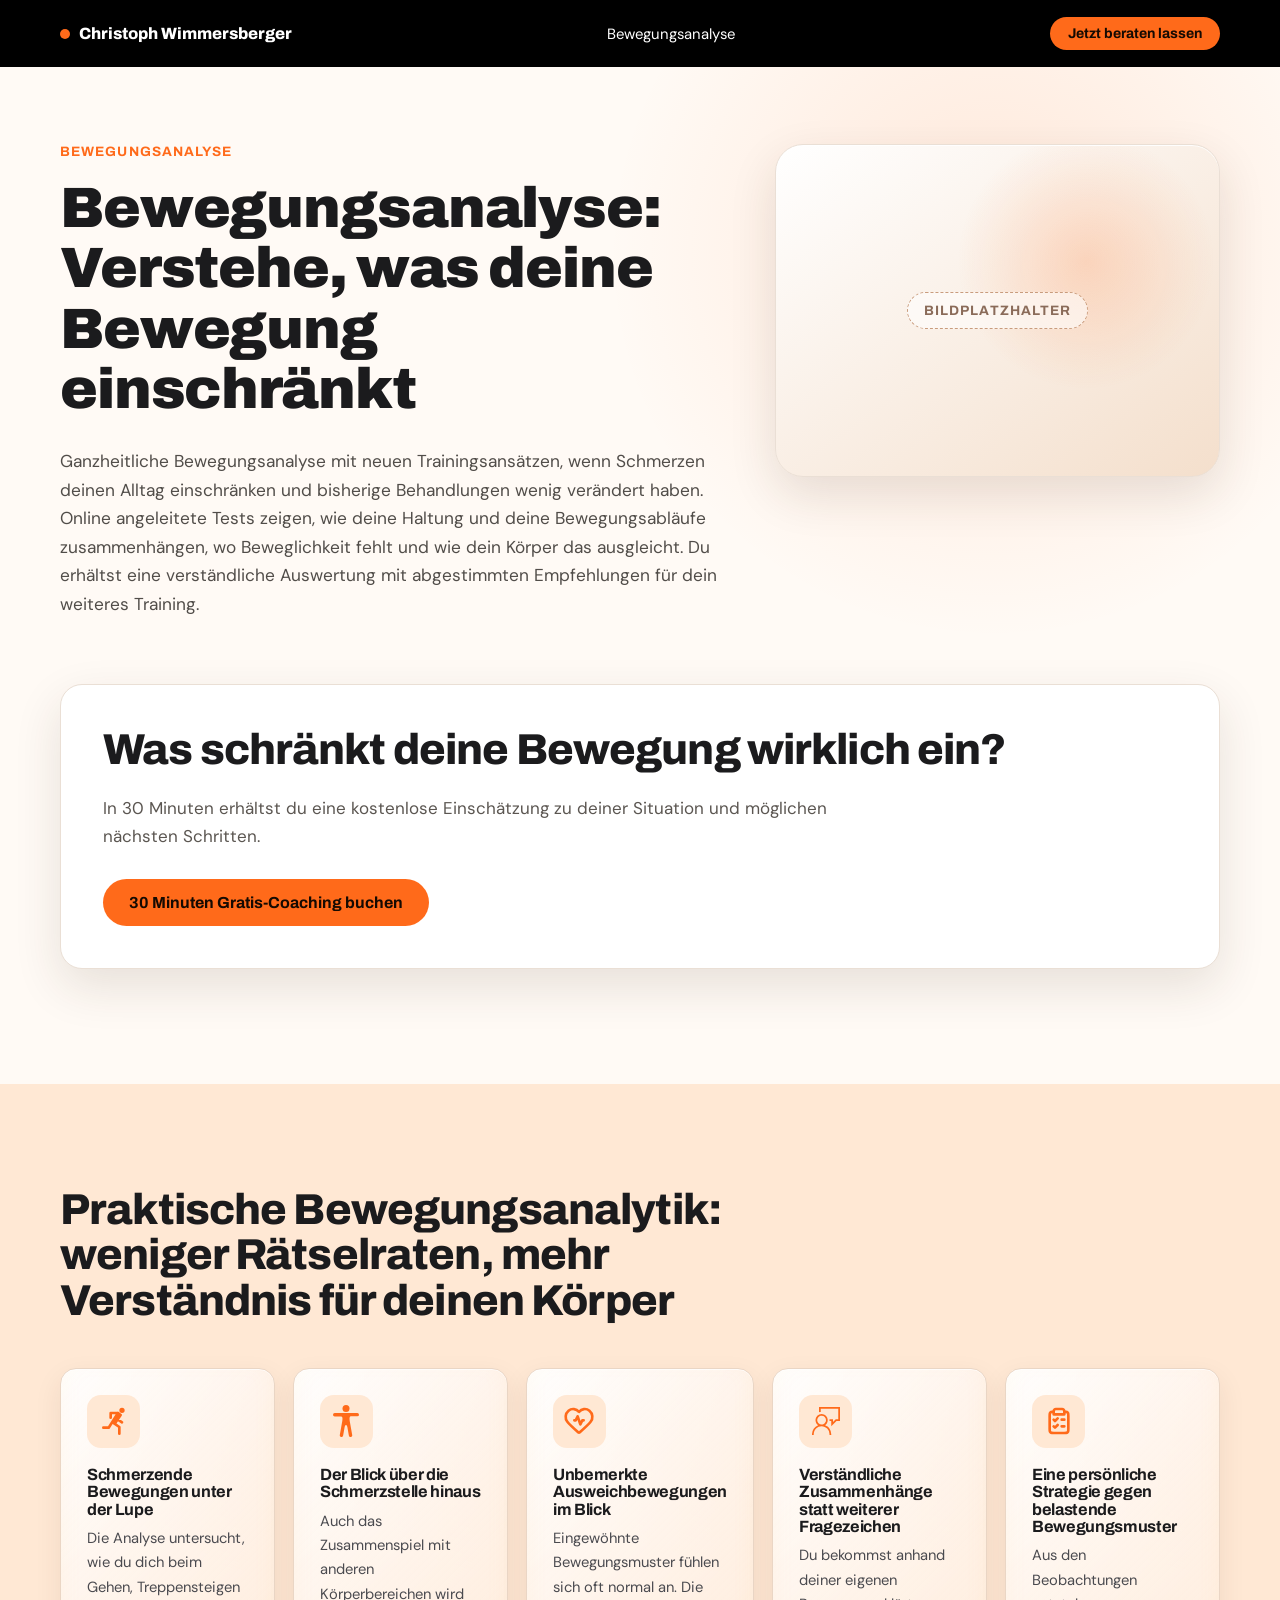
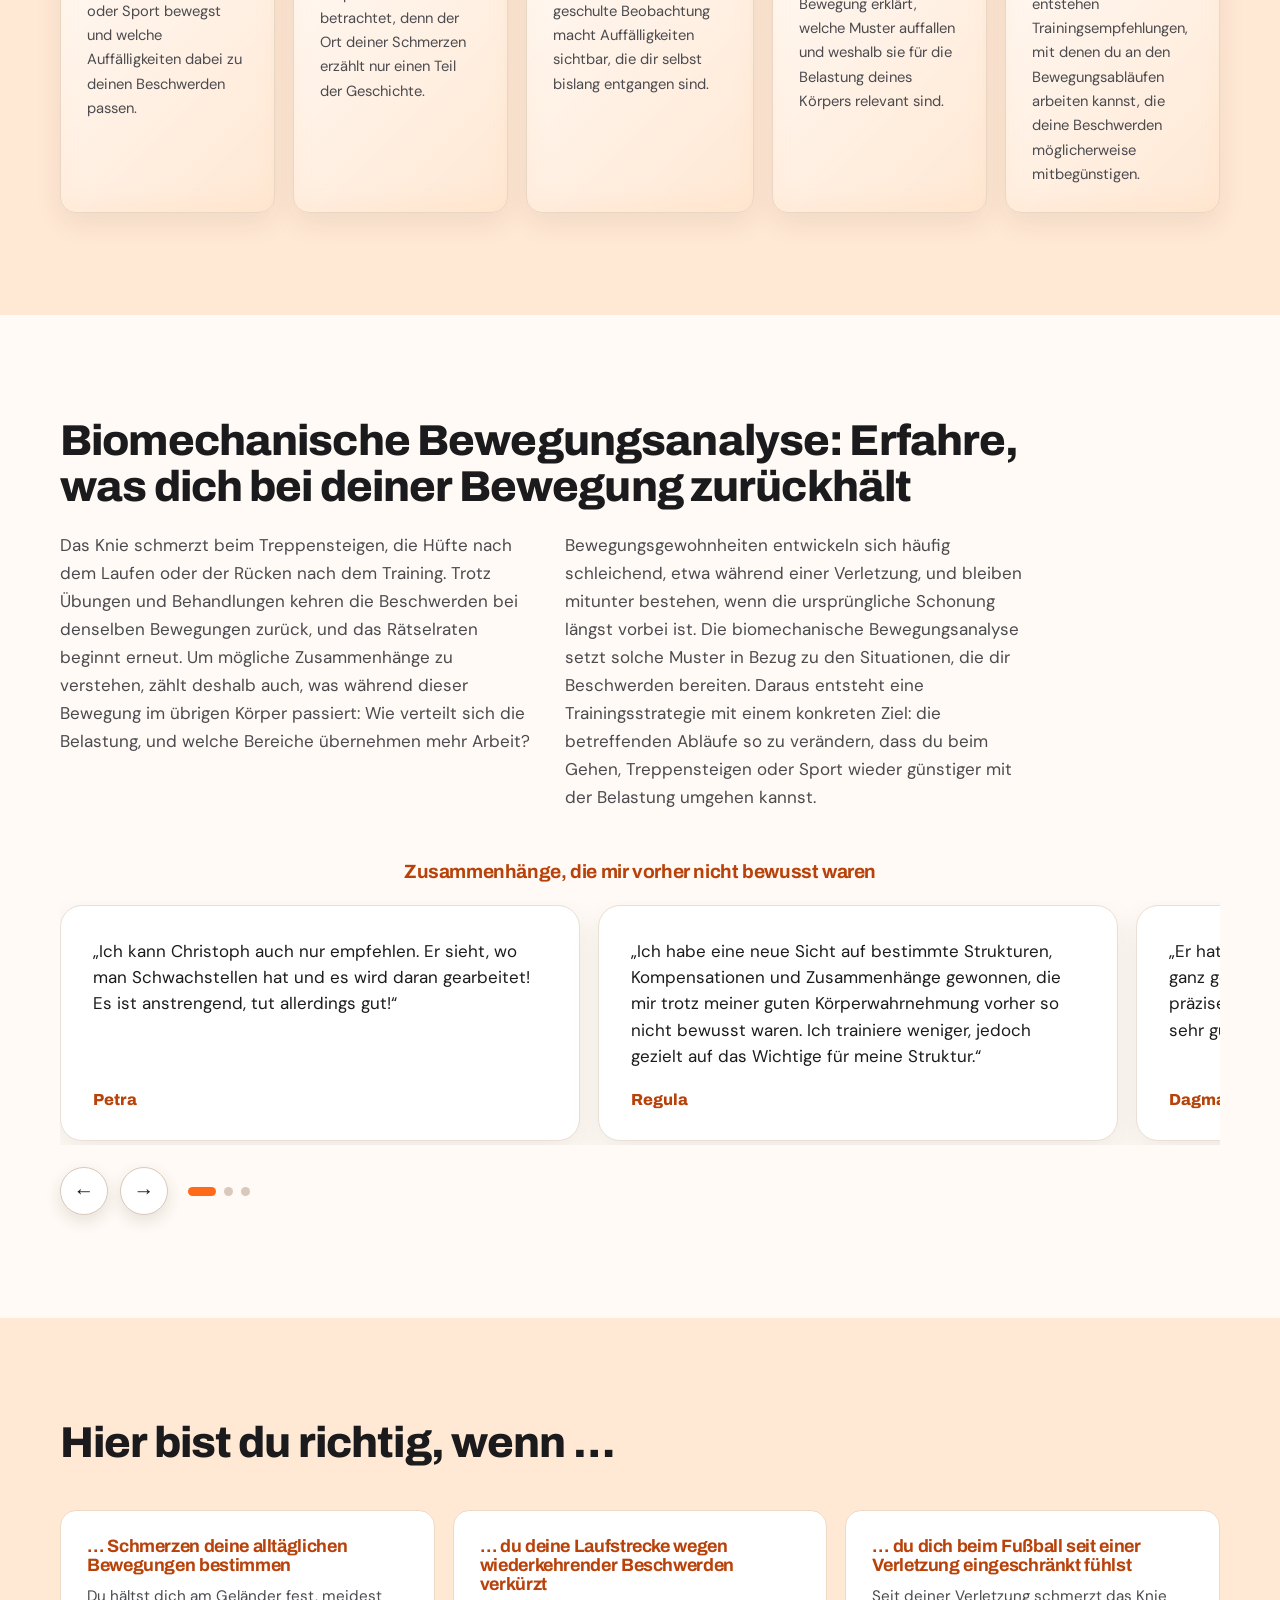
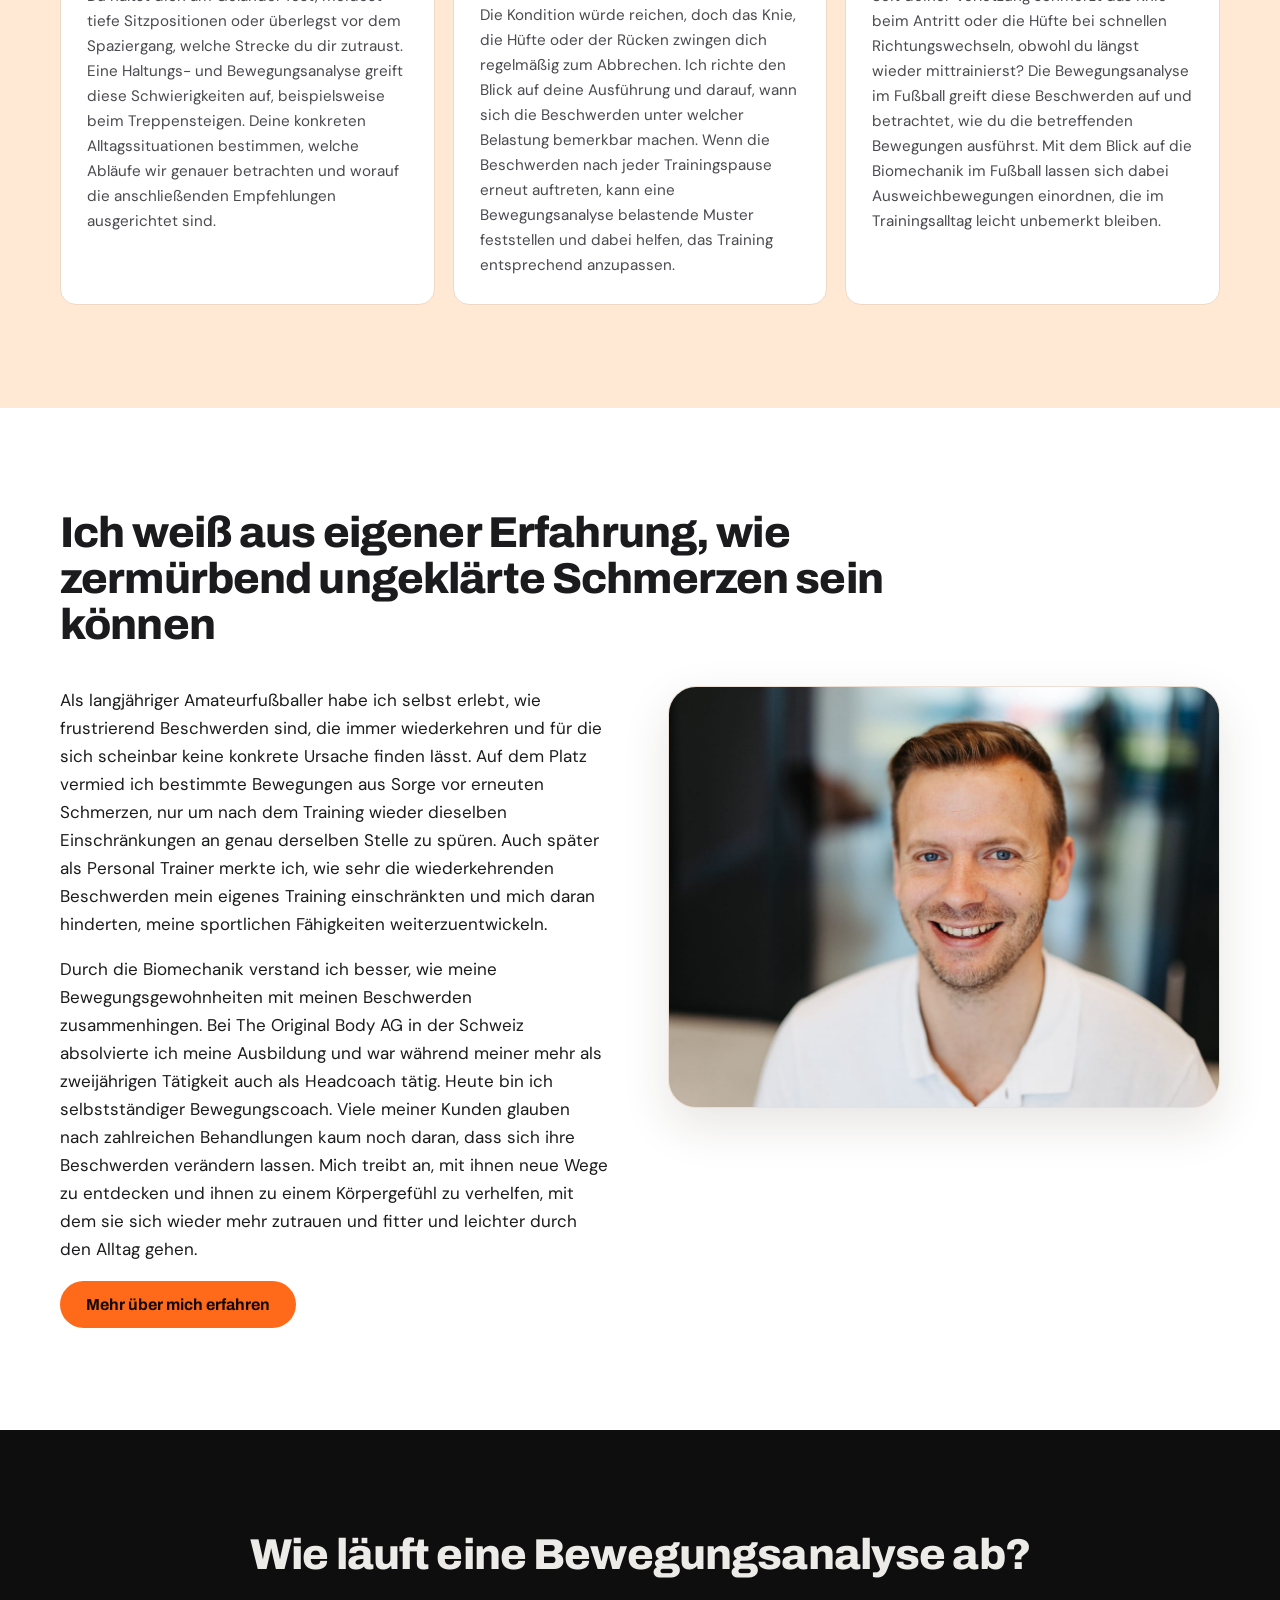
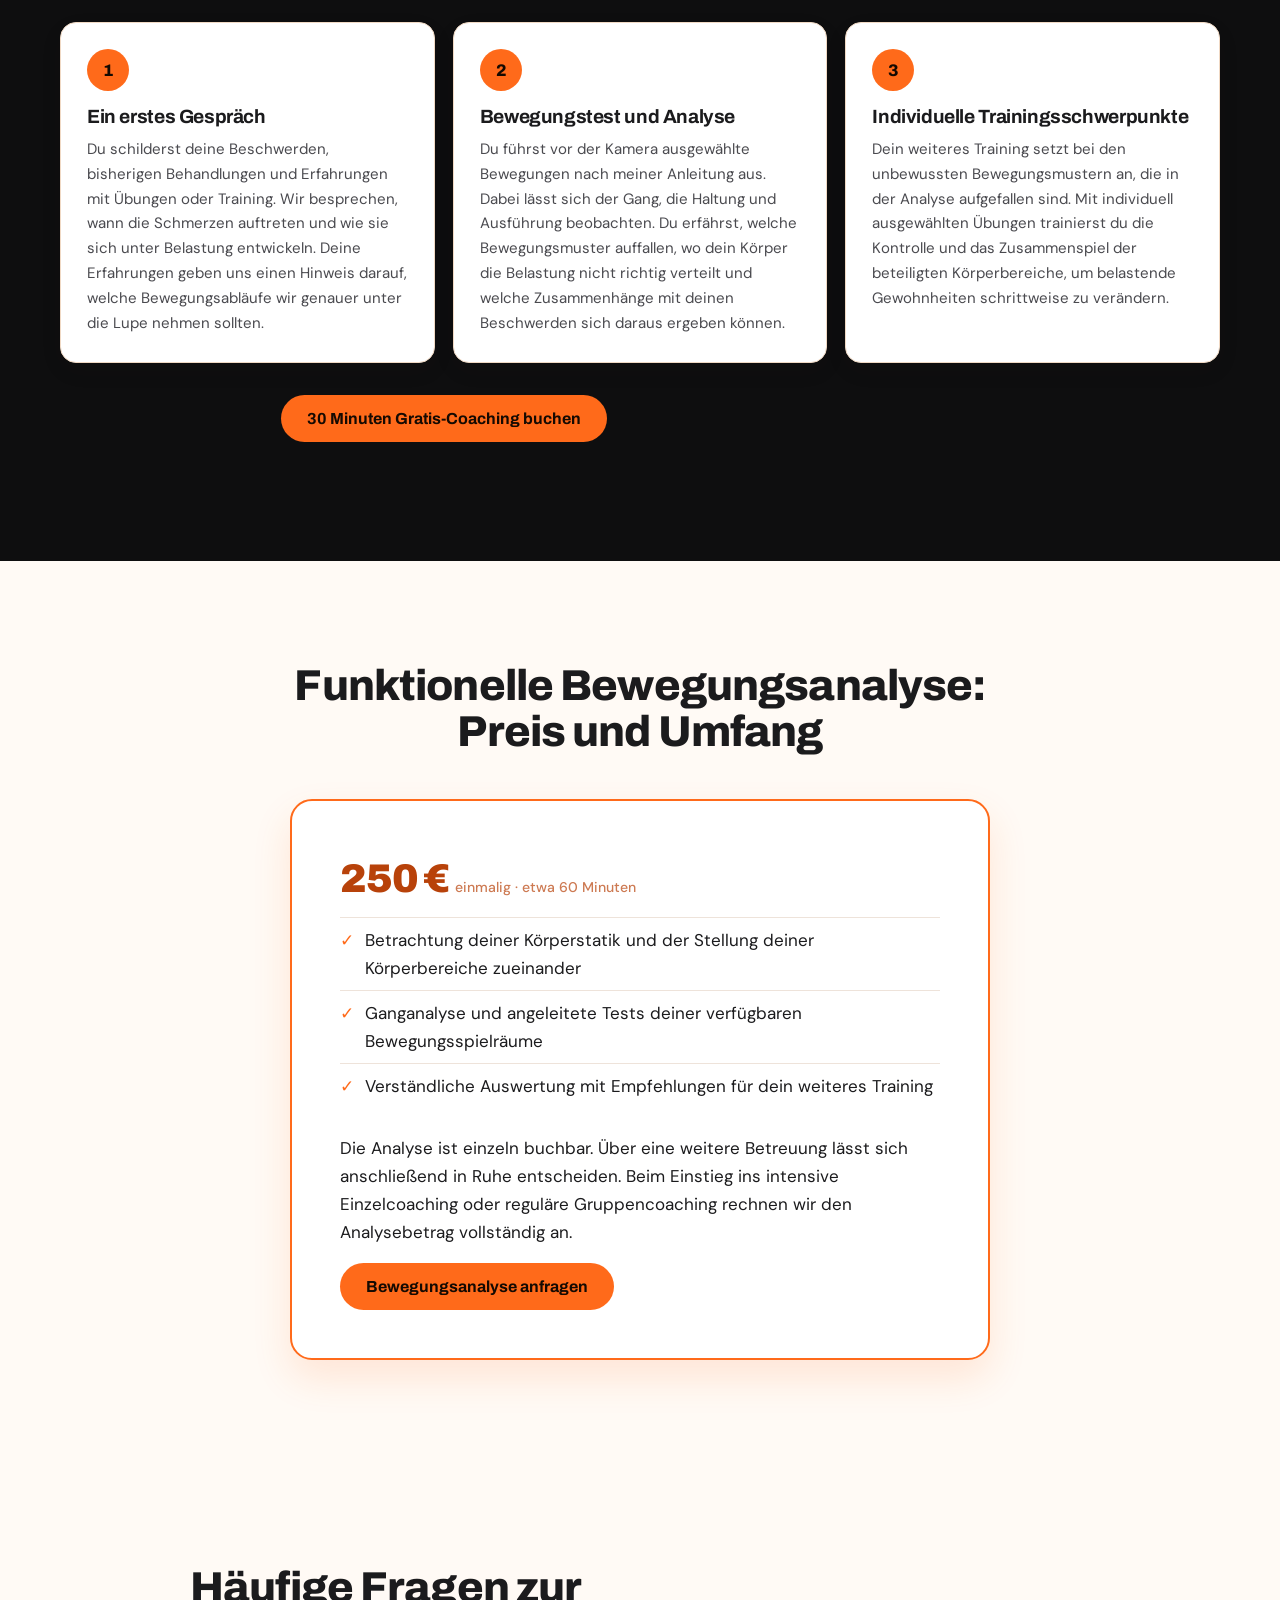
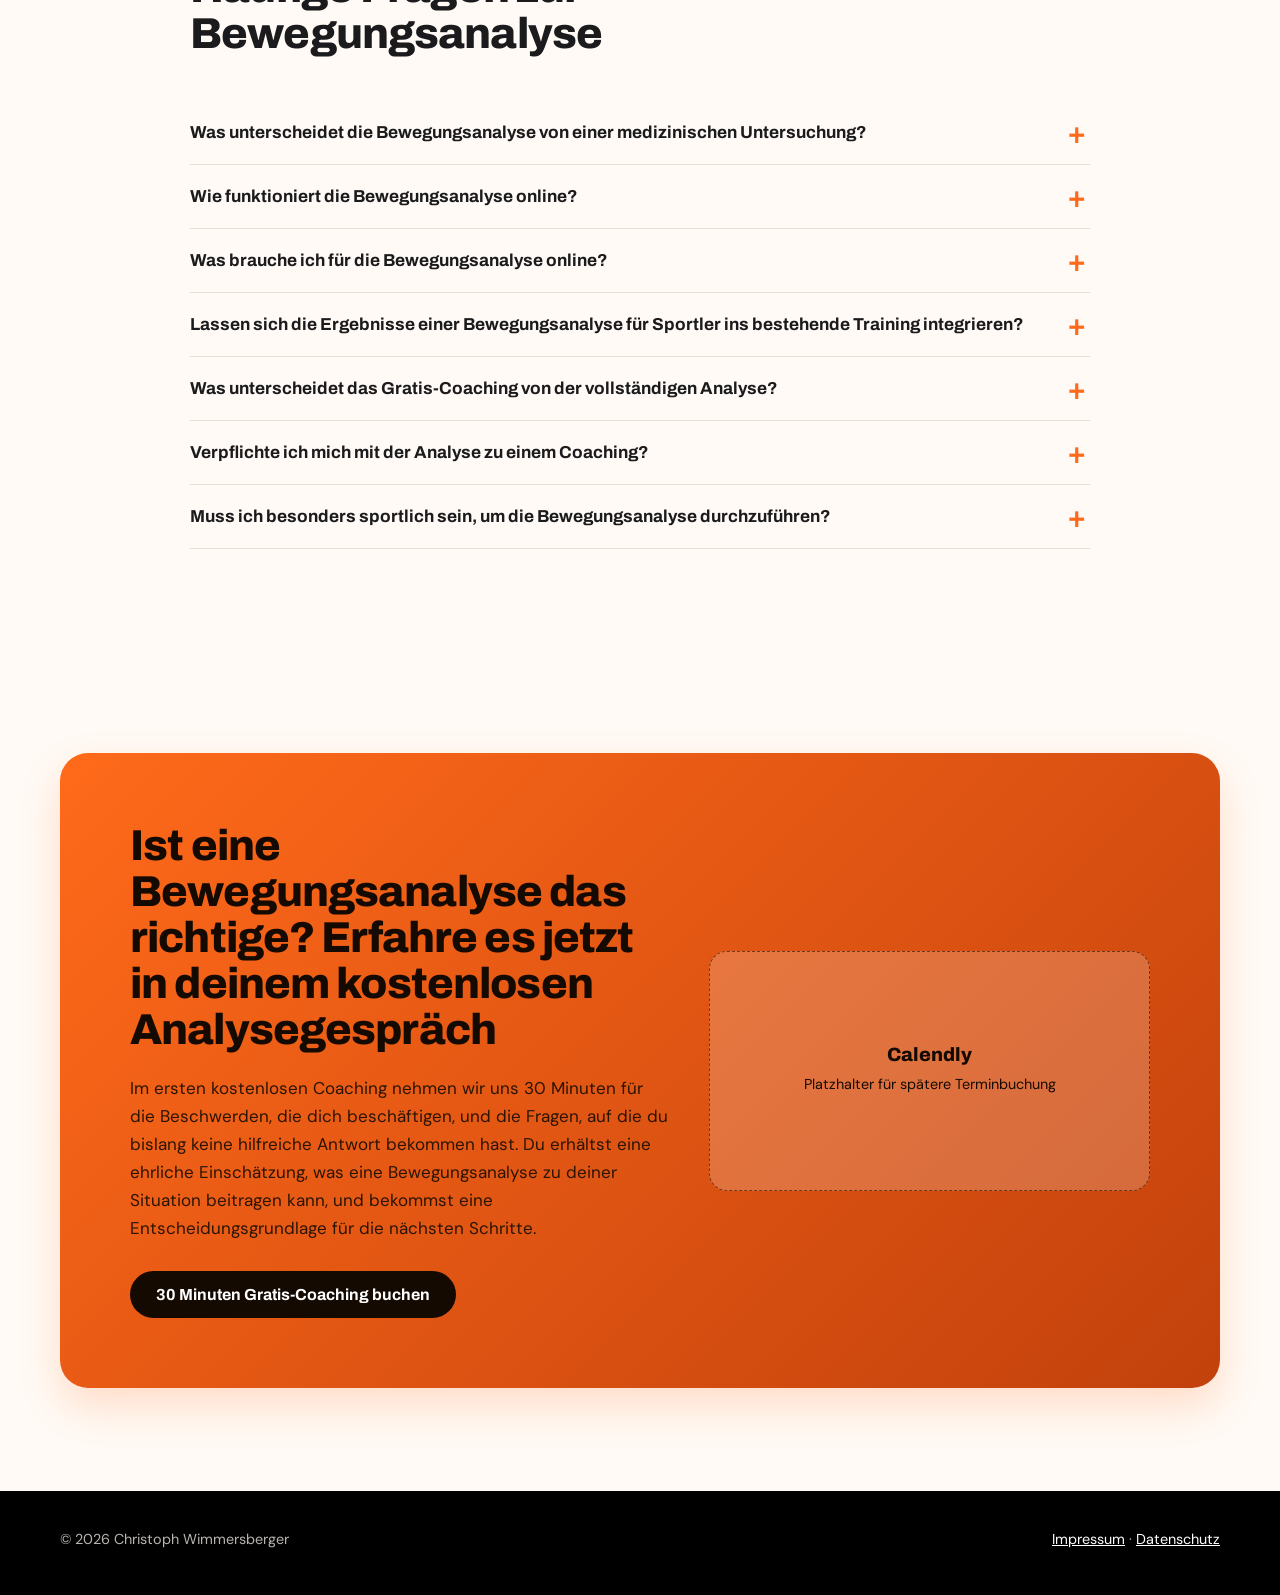
==== commit d727bdb4: "Refine Bewegungsanalyse layout composition" ====
--- a/docs/bewegungsanalyse/index.html
+++ b/docs/bewegungsanalyse/index.html
@@ -15,7 +15,7 @@
 <nav id="mobile-menu" aria-label="Hauptnavigation"><ul><li><a href="../bewegungsanalyse/">Bewegungsanalyse</a></li></ul><a class="btn menu-cta" href="../index.html#kontakt">Jetzt beraten lassen</a></nav>
 <a class="btn desktop-cta" href="../index.html#kontakt">Jetzt beraten lassen</a></div><div id="pg"></div></header>
 <main id="top">
-<section class="hero"><div class="wrap"><div><p class="eyebrow">Bewegungsanalyse</p><h1>Bewegungsanalyse: Verstehe, was deine Bewegung einschränkt</h1><p class="lead">Ganzheitliche Bewegungsanalyse mit neuen Trainingsansätzen, wenn Schmerzen deinen Alltag einschränken und bisherige Behandlungen wenig verändert haben. Online angeleitete Tests zeigen, wie deine Haltung und deine Bewegungsabläufe zusammenhängen, wo Beweglichkeit fehlt und wie dein Körper das ausgleicht. Du erhältst eine verständliche Auswertung mit abgestimmten Empfehlungen für dein weiteres Training.</p><div class="hero-card"><h2>Was schränkt deine Bewegung wirklich ein?</h2><p>In 30 Minuten erhältst du eine kostenlose Einschätzung zu deiner Situation und möglichen nächsten Schritten.</p><a class="btn" href="../index.html#kontakt">30 Minuten Gratis-Coaching buchen</a></div></div><div class="analysis-hero-placeholder" role="img" aria-label="Platzhalter für ein späteres Bewegungsanalyse-Bild"><span>Bildplatzhalter</span></div></div></section>
+<section class="hero"><div class="wrap"><div class="analysis-hero-copy"><p class="eyebrow">Bewegungsanalyse</p><h1>Bewegungsanalyse: Verstehe, was deine Bewegung einschränkt</h1><p class="lead">Ganzheitliche Bewegungsanalyse mit neuen Trainingsansätzen, wenn Schmerzen deinen Alltag einschränken und bisherige Behandlungen wenig verändert haben. Online angeleitete Tests zeigen, wie deine Haltung und deine Bewegungsabläufe zusammenhängen, wo Beweglichkeit fehlt und wie dein Körper das ausgleicht. Du erhältst eine verständliche Auswertung mit abgestimmten Empfehlungen für dein weiteres Training.</p></div><div class="analysis-hero-placeholder" role="img" aria-label="Platzhalter für ein späteres Bewegungsanalyse-Bild"><span>Bildplatzhalter</span></div><div class="hero-card"><h2>Was schränkt deine Bewegung wirklich ein?</h2><p>In 30 Minuten erhältst du eine kostenlose Einschätzung zu deiner Situation und möglichen nächsten Schritten.</p><a class="btn" href="../index.html#kontakt">30 Minuten Gratis-Coaching buchen</a></div></div></section>
 <section class="benefits"><div class="wrap"><div class="head rv"><h2>Praktische Bewegungsanalytik: weniger Rätselraten, mehr Verständnis für deinen Körper</h2></div><div class="benefit-grid">
 <article class="benefit rv"><span class="feature-icon" aria-hidden="true"><span class="feature-icon-img icon-run" aria-hidden="true"></span></span><h3>Schmerzende Bewegungen unter der Lupe</h3><p>Die Analyse untersucht, wie du dich beim Gehen, Treppensteigen oder Sport bewegst und welche Auffälligkeiten dabei zu deinen Beschwerden passen.</p></article>
 <article class="benefit rv"><span class="feature-icon" aria-hidden="true"><span class="feature-icon-img icon-body" aria-hidden="true"></span></span><h3>Der Blick über die Schmerzstelle hinaus</h3><p>Auch das Zusammenspiel mit anderen Körperbereichen wird betrachtet, denn der Ort deiner Schmerzen erzählt nur einen Teil der Geschichte.</p></article>
--- a/docs/assets/css/bewegungsanalyse.css
+++ b/docs/assets/css/bewegungsanalyse.css
@@ -1,7 +1,8 @@
 .analysis-page{background:var(--paper);color:var(--txt)}
 .analysis-page .hero{background:var(--paper);color:var(--txt);padding-bottom:clamp(70px,9vw,124px)}
+.analysis-page .hero .wrap{grid-template-columns:1.2fr .8fr;grid-template-rows:auto auto;align-items:start}
 .analysis-page .hero .lead{color:#514d49;max-width:62ch}
-.analysis-page .hero-card{margin-top:28px;background:#fff;border:1px solid #eadfd5;color:var(--txt);border-radius:22px;padding:clamp(26px,4vw,42px);box-shadow:0 18px 48px rgba(61,40,24,.12)}
+.analysis-page .hero-card{grid-column:1 / -1;margin-top:0;background:#fff;border:1px solid #eadfd5;color:var(--txt);border-radius:22px;padding:clamp(26px,4vw,42px);box-shadow:0 18px 48px rgba(61,40,24,.12)}
 .analysis-page .hero-card p{color:#5b5651}
 .analysis-page .hero-card .btn{margin-top:12px}
 .analysis-page .eyebrow{color:var(--ember);font:700 .85rem/1.2 Archivo,sans-serif;letter-spacing:.08em;text-transform:uppercase;margin-bottom:18px}
@@ -29,15 +30,15 @@
 .analysis-page .fit-card h3{font-size:1.12rem;color:var(--rust)}
 .analysis-page .fit-card p{font-size:.95rem;color:#4a4a4f;margin:0}
 .analysis-page .about-analysis{background:#fff}
-.analysis-page .about-title{text-align:center;max-width:900px;margin-inline:auto}
+.analysis-page .about-title{text-align:left;max-width:900px;margin:0}
 .analysis-page .about-analysis .two{margin-top:38px}
 .analysis-page .about-analysis .portrait-frame{order:2}
 .analysis-page .process{background:var(--ink);color:#ecebe8}
 .analysis-page .process .head{max-width:900px;margin-inline:auto;text-align:center}
 .analysis-page .process .head h2{color:#ecebe8}
 .analysis-page .process .steps{grid-template-columns:repeat(3,1fr)}
-.analysis-page .process .st{background:#fff;color:var(--txt);border-color:#f0d9c4;text-align:center}
-.analysis-page .process .st b{margin-inline:auto}
+.analysis-page .process .st{background:#fff;color:var(--txt);border-color:#f0d9c4;text-align:left}
+.analysis-page .process .st b{margin-inline:0}
 .analysis-page .process .st p{color:#4a4a4f}
 .analysis-page .process .booking-link{text-align:center}
 .analysis-page .process .booking-link .btn{margin-inline:auto}
@@ -58,5 +59,6 @@
 .analysis-page .calendly-placeholder strong{font:800 1.2rem Archivo,sans-serif}
 .analysis-page .calendly-placeholder span{font-size:.9rem}
 @media(max-width:1050px){.analysis-page .benefit-grid{grid-template-columns:repeat(3,1fr)}}
+@media(max-width:900px){.analysis-page .hero .wrap{grid-template-columns:1fr}}
 @media(max-width:860px){.analysis-page .analysis-intro{grid-template-columns:1fr;gap:0}.analysis-page .fit-grid{grid-template-columns:1fr 1fr}.analysis-page .process .steps{grid-template-columns:repeat(3,1fr)}}
 @media(max-width:600px){.analysis-page .benefit-grid,.analysis-page .fit-grid,.analysis-page .process .steps{grid-template-columns:1fr}.analysis-page .analysis-hero-placeholder{min-height:260px}.analysis-page .about-analysis .portrait-frame{order:-1}.analysis-page .hero-card{padding:26px}.analysis-page .analysis-price{padding:26px}}
